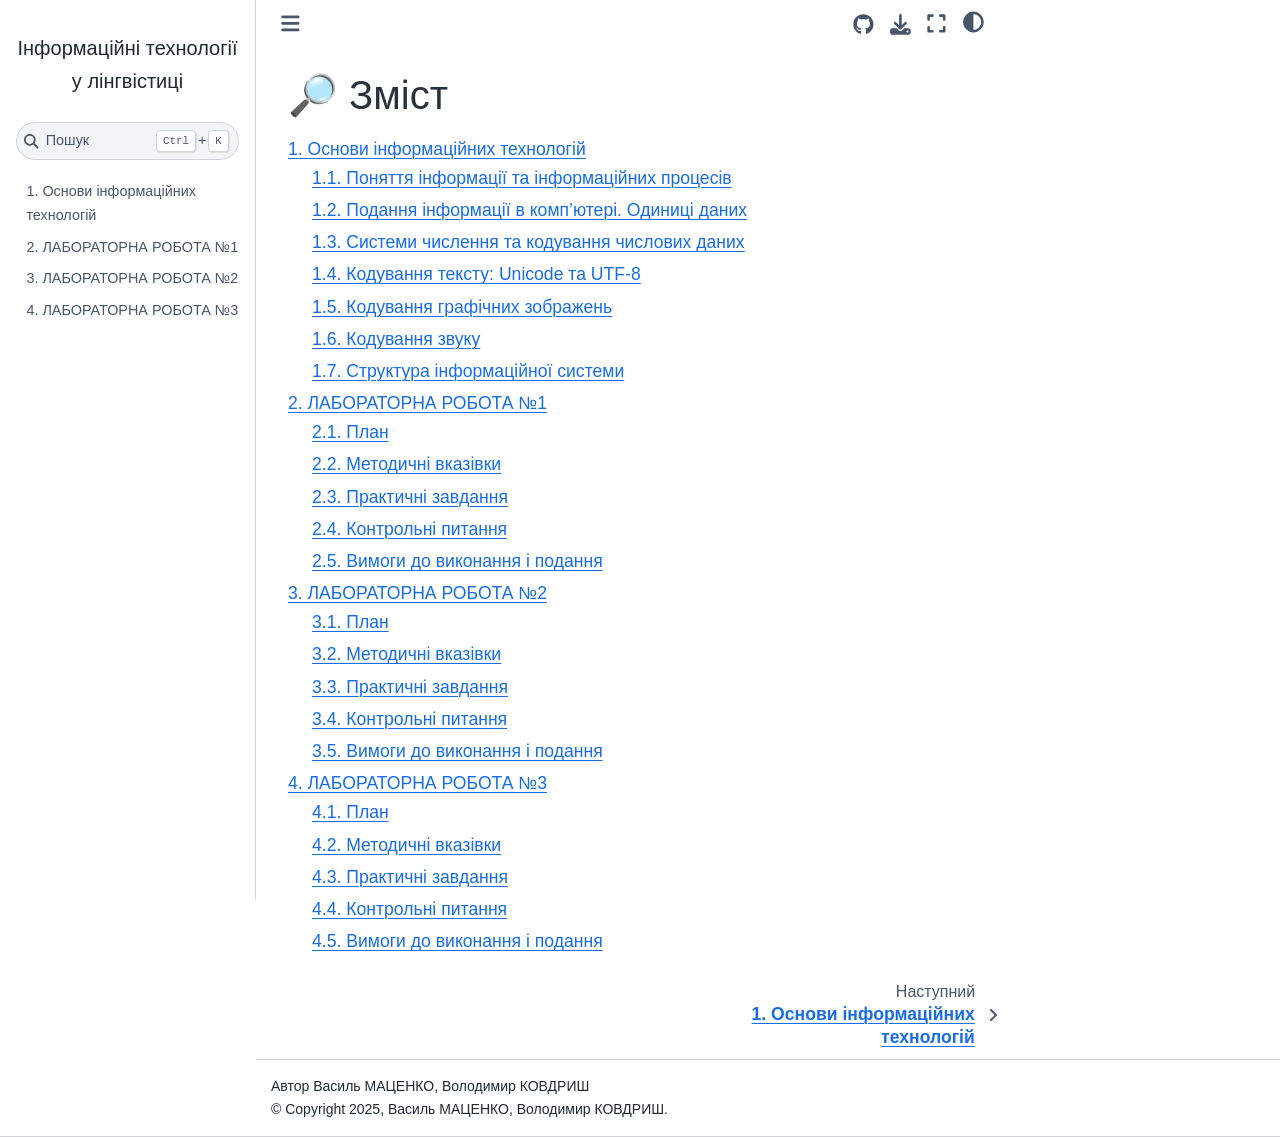
==== index.html @ 5109beec "deploy: f3e79fa75970740cf69eabd488795cf4bb09ce17" ====
<!DOCTYPE html>


<html lang="uk" data-content_root="./" >

  <head>
    <meta charset="utf-8" />
    <meta name="viewport" content="width=device-width, initial-scale=1.0" /><meta name="viewport" content="width=device-width, initial-scale=1" />

    <title>🔎 Зміст &#8212; Інформаційні технології у лінгвістиці</title>
  
  
  
  <script data-cfasync="false">
    document.documentElement.dataset.mode = localStorage.getItem("mode") || "";
    document.documentElement.dataset.theme = localStorage.getItem("theme") || "";
  </script>
  
  <!-- Loaded before other Sphinx assets -->
  <link href="_static/styles/theme.css?digest=dfe6caa3a7d634c4db9b" rel="stylesheet" />
<link href="_static/styles/bootstrap.css?digest=dfe6caa3a7d634c4db9b" rel="stylesheet" />
<link href="_static/styles/pydata-sphinx-theme.css?digest=dfe6caa3a7d634c4db9b" rel="stylesheet" />

  
  <link href="_static/vendor/fontawesome/6.5.2/css/all.min.css?digest=dfe6caa3a7d634c4db9b" rel="stylesheet" />
  <link rel="preload" as="font" type="font/woff2" crossorigin href="_static/vendor/fontawesome/6.5.2/webfonts/fa-solid-900.woff2" />
<link rel="preload" as="font" type="font/woff2" crossorigin href="_static/vendor/fontawesome/6.5.2/webfonts/fa-brands-400.woff2" />
<link rel="preload" as="font" type="font/woff2" crossorigin href="_static/vendor/fontawesome/6.5.2/webfonts/fa-regular-400.woff2" />

    <link rel="stylesheet" type="text/css" href="_static/pygments.css?v=8f2a1f02" />
    <link rel="stylesheet" type="text/css" href="_static/styles/sphinx-book-theme.css?v=eba8b062" />
    <link rel="stylesheet" type="text/css" href="_static/graphviz.css?v=4ae1632d" />
    <link rel="stylesheet" type="text/css" href="_static/togglebutton.css?v=13237357" />
    <link rel="stylesheet" type="text/css" href="_static/lab.css?v=9e99ccb3" />
  
  <!-- Pre-loaded scripts that we'll load fully later -->
  <link rel="preload" as="script" href="_static/scripts/bootstrap.js?digest=dfe6caa3a7d634c4db9b" />
<link rel="preload" as="script" href="_static/scripts/pydata-sphinx-theme.js?digest=dfe6caa3a7d634c4db9b" />
  <script src="_static/vendor/fontawesome/6.5.2/js/all.min.js?digest=dfe6caa3a7d634c4db9b"></script>

    <script src="_static/documentation_options.js?v=0a3c33aa"></script>
    <script src="_static/doctools.js?v=9bcbadda"></script>
    <script src="_static/sphinx_highlight.js?v=dc90522c"></script>
    <script>let toggleHintShow = 'Click to show';</script>
    <script>let toggleHintHide = 'Click to hide';</script>
    <script>let toggleOpenOnPrint = 'true';</script>
    <script src="_static/togglebutton.js?v=4a39c7ea"></script>
    <script src="_static/scripts/sphinx-book-theme.js?v=887ef09a"></script>
    <script>var togglebuttonSelector = '.toggle, .admonition.dropdown';</script>
    <script>DOCUMENTATION_OPTIONS.pagename = 'index';</script>
    <link rel="index" title="Індекс" href="genindex.html" />
    <link rel="search" title="Пошук" href="search.html" />
    <link rel="next" title="1. Основи інформаційних технологій" href="app/lesson01.html" />
  <meta name="viewport" content="width=device-width, initial-scale=1"/>
  <meta name="docsearch:language" content="uk"/>
  </head>
  
  
  <body data-bs-spy="scroll" data-bs-target=".bd-toc-nav" data-offset="180" data-bs-root-margin="0px 0px -60%" data-default-mode="">

  
  
  <div id="pst-skip-link" class="skip-link d-print-none"><a href="#main-content">Skip to main content</a></div>
  
  <div id="pst-scroll-pixel-helper"></div>
  
  <button type="button" class="btn rounded-pill" id="pst-back-to-top">
    <i class="fa-solid fa-arrow-up"></i>Back to top</button>

  
  <input type="checkbox"
          class="sidebar-toggle"
          id="pst-primary-sidebar-checkbox"/>
  <label class="overlay overlay-primary" for="pst-primary-sidebar-checkbox"></label>
  
  <input type="checkbox"
          class="sidebar-toggle"
          id="pst-secondary-sidebar-checkbox"/>
  <label class="overlay overlay-secondary" for="pst-secondary-sidebar-checkbox"></label>
  
  <div class="search-button__wrapper">
    <div class="search-button__overlay"></div>
    <div class="search-button__search-container">
<form class="bd-search d-flex align-items-center"
      action="search.html"
      method="get">
  <i class="fa-solid fa-magnifying-glass"></i>
  <input type="search"
         class="form-control"
         name="q"
         id="search-input"
         placeholder="Search..."
         aria-label="Search..."
         autocomplete="off"
         autocorrect="off"
         autocapitalize="off"
         spellcheck="false"/>
  <span class="search-button__kbd-shortcut"><kbd class="kbd-shortcut__modifier">Ctrl</kbd>+<kbd>K</kbd></span>
</form></div>
  </div>

  <div class="pst-async-banner-revealer d-none">
  <aside id="bd-header-version-warning" class="d-none d-print-none" aria-label="Version warning"></aside>
</div>

  
    <header class="bd-header navbar navbar-expand-lg bd-navbar d-print-none">
    </header>
  

  <div class="bd-container">
    <div class="bd-container__inner bd-page-width">
      
      
      
        
      
      <div class="bd-sidebar-primary bd-sidebar">
        

  
  <div class="sidebar-header-items sidebar-primary__section">
    
    
    
    
  </div>
  
    <div class="sidebar-primary-items__start sidebar-primary__section">
        <div class="sidebar-primary-item">

  
    
  

<a class="navbar-brand logo" href="#">
  
  
  
  
  
  
    <p class="title logo__title">Інформаційні технології у лінгвістиці</p>
  
</a></div>
        <div class="sidebar-primary-item">

 <script>
 document.write(`
   <button class="btn search-button-field search-button__button" title="Пошук" aria-label="Пошук" data-bs-placement="bottom" data-bs-toggle="tooltip">
    <i class="fa-solid fa-magnifying-glass"></i>
    <span class="search-button__default-text">Пошук</span>
    <span class="search-button__kbd-shortcut"><kbd class="kbd-shortcut__modifier">Ctrl</kbd>+<kbd class="kbd-shortcut__modifier">K</kbd></span>
   </button>
 `);
 </script></div>
        <div class="sidebar-primary-item"><nav class="bd-links bd-docs-nav" aria-label="Main">
    <div class="bd-toc-item navbar-nav active">
        <ul class="nav bd-sidenav">
<li class="toctree-l1"><a class="reference internal" href="app/lesson01.html">1. Основи інформаційних технологій</a></li>
<li class="toctree-l1"><a class="reference internal" href="app/lesson02.html">2. ЛАБОРАТОРНА РОБОТА №1</a></li>
<li class="toctree-l1"><a class="reference internal" href="app/lesson03.html">3. ЛАБОРАТОРНА РОБОТА №2</a></li>
<li class="toctree-l1"><a class="reference internal" href="app/lesson04.html">4. ЛАБОРАТОРНА РОБОТА №3</a></li>
</ul>

    </div>
</nav></div>
    </div>
  
  
  <div class="sidebar-primary-items__end sidebar-primary__section">
  </div>
  
  <div id="rtd-footer-container"></div>


      </div>
      
      <main id="main-content" class="bd-main" role="main">
        
        

<div class="sbt-scroll-pixel-helper"></div>

          <div class="bd-content">
            <div class="bd-article-container">
              
              <div class="bd-header-article d-print-none">
<div class="header-article-items header-article__inner">
  
    <div class="header-article-items__start">
      
        <div class="header-article-item"><button class="sidebar-toggle primary-toggle btn btn-sm" title="Toggle primary sidebar" data-bs-placement="bottom" data-bs-toggle="tooltip">
  <span class="fa-solid fa-bars"></span>
</button></div>
      
    </div>
  
  
    <div class="header-article-items__end">
      
        <div class="header-article-item">

<div class="article-header-buttons">





<div class="dropdown dropdown-source-buttons">
  <button class="btn dropdown-toggle" type="button" data-bs-toggle="dropdown" aria-expanded="false" aria-label="Source repositories">
    <i class="fab fa-github"></i>
  </button>
  <ul class="dropdown-menu">
      
      
      
      <li><a href="https://github.com/Volodymyr-Kovdrysh/ITinLingvo-students/blob/main/docs/index.md?plain=1" target="_blank"
   class="btn btn-sm btn-source-file-button dropdown-item"
   title="Show source"
   data-bs-placement="left" data-bs-toggle="tooltip"
>
  

<span class="btn__icon-container">
  <i class="fas fa-code"></i>
  </span>
<span class="btn__text-container">Show source</span>
</a>
</li>
      
      
      
      
      <li><a href="https://github.com/Volodymyr-Kovdrysh/ITinLingvo-students/edit/main/docs/index.md" target="_blank"
   class="btn btn-sm btn-source-edit-button dropdown-item"
   title="Suggest edit"
   data-bs-placement="left" data-bs-toggle="tooltip"
>
  

<span class="btn__icon-container">
  <i class="fas fa-pencil-alt"></i>
  </span>
<span class="btn__text-container">Suggest edit</span>
</a>
</li>
      
      
      
      
      <li><a href="https://github.com/Volodymyr-Kovdrysh/ITinLingvo-students/issues/new?title=Issue%20on%20page%20%2Findex.html&body=Your%20issue%20content%20here." target="_blank"
   class="btn btn-sm btn-source-issues-button dropdown-item"
   title="Відкрийте випуск"
   data-bs-placement="left" data-bs-toggle="tooltip"
>
  

<span class="btn__icon-container">
  <i class="fas fa-lightbulb"></i>
  </span>
<span class="btn__text-container">Open issue</span>
</a>
</li>
      
  </ul>
</div>






<div class="dropdown dropdown-download-buttons">
  <button class="btn dropdown-toggle" type="button" data-bs-toggle="dropdown" aria-expanded="false" aria-label="Завантажте цю сторінку">
    <i class="fas fa-download"></i>
  </button>
  <ul class="dropdown-menu">
      
      
      
      <li><a href="_sources/index.md" target="_blank"
   class="btn btn-sm btn-download-source-button dropdown-item"
   title="Завантажити вихідний файл"
   data-bs-placement="left" data-bs-toggle="tooltip"
>
  

<span class="btn__icon-container">
  <i class="fas fa-file"></i>
  </span>
<span class="btn__text-container">.md</span>
</a>
</li>
      
      
      
      
      <li>
<button onclick="window.print()"
  class="btn btn-sm btn-download-pdf-button dropdown-item"
  title="Друк у форматі PDF"
  data-bs-placement="left" data-bs-toggle="tooltip"
>
  

<span class="btn__icon-container">
  <i class="fas fa-file-pdf"></i>
  </span>
<span class="btn__text-container">.pdf</span>
</button>
</li>
      
  </ul>
</div>




<button onclick="toggleFullScreen()"
  class="btn btn-sm btn-fullscreen-button"
  title="Повноекранний режим"
  data-bs-placement="bottom" data-bs-toggle="tooltip"
>
  

<span class="btn__icon-container">
  <i class="fas fa-expand"></i>
  </span>

</button>



<script>
document.write(`
  <button class="btn btn-sm nav-link pst-navbar-icon theme-switch-button" title="light/dark" aria-label="light/dark" data-bs-placement="bottom" data-bs-toggle="tooltip">
    <i class="theme-switch fa-solid fa-sun fa-lg" data-mode="light"></i>
    <i class="theme-switch fa-solid fa-moon fa-lg" data-mode="dark"></i>
    <i class="theme-switch fa-solid fa-circle-half-stroke fa-lg" data-mode="auto"></i>
  </button>
`);
</script>


<script>
document.write(`
  <button class="btn btn-sm pst-navbar-icon search-button search-button__button" title="Пошук" aria-label="Пошук" data-bs-placement="bottom" data-bs-toggle="tooltip">
    <i class="fa-solid fa-magnifying-glass fa-lg"></i>
  </button>
`);
</script>

</div></div>
      
    </div>
  
</div>
</div>
              
              

<div id="jb-print-docs-body" class="onlyprint">
    <h1>🔎 Зміст</h1>
    <!-- Table of contents -->
    <div id="print-main-content">
        <div id="jb-print-toc">
            
        </div>
    </div>
</div>

              
                
<div id="searchbox"></div>
                <article class="bd-article">
                  
  <section class="tex2jax_ignore mathjax_ignore" id="id1">
<h1>🔎 Зміст<a class="headerlink" href="#id1" title="Link to this heading">#</a></h1>
<div class="toctree-wrapper compound">
<ul>
<li class="toctree-l1"><a class="reference internal" href="app/lesson01.html">1. Основи інформаційних технологій</a><ul>
<li class="toctree-l2"><a class="reference internal" href="app/lesson01.html#id2">1.1. Поняття інформації та інформаційних процесів</a></li>
<li class="toctree-l2"><a class="reference internal" href="app/lesson01.html#id4">1.2. Подання інформації в комп’ютері. Одиниці даних</a></li>
<li class="toctree-l2"><a class="reference internal" href="app/lesson01.html#id6">1.3. Системи числення та кодування числових даних</a></li>
<li class="toctree-l2"><a class="reference internal" href="app/lesson01.html#unicode-utf-8">1.4. Кодування тексту: Unicode та UTF-8</a></li>
<li class="toctree-l2"><a class="reference internal" href="app/lesson01.html#id9">1.5. Кодування графічних зображень</a></li>
<li class="toctree-l2"><a class="reference internal" href="app/lesson01.html#id10">1.6. Кодування звуку</a></li>
<li class="toctree-l2"><a class="reference internal" href="app/lesson01.html#id12">1.7. Структура інформаційної системи</a></li>
</ul>
</li>
<li class="toctree-l1"><a class="reference internal" href="app/lesson02.html">2. ЛАБОРАТОРНА РОБОТА №1</a><ul>
<li class="toctree-l2"><a class="reference internal" href="app/lesson02.html#id1">2.1. План</a></li>
<li class="toctree-l2"><a class="reference internal" href="app/lesson02.html#id2">2.2. Методичні вказівки</a></li>
<li class="toctree-l2"><a class="reference internal" href="app/lesson02.html#id41">2.3. Практичні завдання</a></li>
<li class="toctree-l2"><a class="reference internal" href="app/lesson02.html#id42">2.4. Контрольні питання</a></li>
<li class="toctree-l2"><a class="reference internal" href="app/lesson02.html#id43">2.5. Вимоги до виконання і подання</a></li>
</ul>
</li>
<li class="toctree-l1"><a class="reference internal" href="app/lesson03.html">3. ЛАБОРАТОРНА РОБОТА №2</a><ul>
<li class="toctree-l2"><a class="reference internal" href="app/lesson03.html#id1">3.1. План</a></li>
<li class="toctree-l2"><a class="reference internal" href="app/lesson03.html#id2">3.2. Методичні вказівки</a></li>
<li class="toctree-l2"><a class="reference internal" href="app/lesson03.html#id28">3.3. Практичні завдання</a></li>
<li class="toctree-l2"><a class="reference internal" href="app/lesson03.html#id29">3.4. Контрольні питання</a></li>
<li class="toctree-l2"><a class="reference internal" href="app/lesson03.html#id30">3.5. Вимоги до виконання і подання</a></li>
</ul>
</li>
<li class="toctree-l1"><a class="reference internal" href="app/lesson04.html">4. ЛАБОРАТОРНА РОБОТА №3</a><ul>
<li class="toctree-l2"><a class="reference internal" href="app/lesson04.html#id1">4.1. План</a></li>
<li class="toctree-l2"><a class="reference internal" href="app/lesson04.html#id2">4.2. Методичні вказівки</a></li>
<li class="toctree-l2"><a class="reference internal" href="app/lesson04.html#id11">4.3. Практичні завдання</a></li>
<li class="toctree-l2"><a class="reference internal" href="app/lesson04.html#id12">4.4. Контрольні питання</a></li>
<li class="toctree-l2"><a class="reference internal" href="app/lesson04.html#id13">4.5. Вимоги до виконання і подання</a></li>
</ul>
</li>
</ul>
</div>
</section>


                </article>
              

              
              
              
              
                <footer class="prev-next-footer d-print-none">
                  
<div class="prev-next-area">
    <a class="right-next"
       href="app/lesson01.html"
       title="next page">
      <div class="prev-next-info">
        <p class="prev-next-subtitle">наступний</p>
        <p class="prev-next-title"><span class="section-number">1. </span>Основи інформаційних технологій</p>
      </div>
      <i class="fa-solid fa-angle-right"></i>
    </a>
</div>
                </footer>
              
            </div>
            
            
              
            
          </div>
          <footer class="bd-footer-content">
            
<div class="bd-footer-content__inner container">
  
  <div class="footer-item">
    
<p class="component-author">
Автор Василь МАЦЕНКО, Володимир КОВДРИШ
</p>

  </div>
  
  <div class="footer-item">
    

  <p class="copyright">
    
      © Copyright 2025, Василь МАЦЕНКО, Володимир КОВДРИШ.
      <br/>
    
  </p>

  </div>
  
  <div class="footer-item">
    
  </div>
  
  <div class="footer-item">
    
  </div>
  
</div>
          </footer>
        

      </main>
    </div>
  </div>
  
  <!-- Scripts loaded after <body> so the DOM is not blocked -->
  <script src="_static/scripts/bootstrap.js?digest=dfe6caa3a7d634c4db9b"></script>
<script src="_static/scripts/pydata-sphinx-theme.js?digest=dfe6caa3a7d634c4db9b"></script>

  <footer class="bd-footer">
  </footer>
  </body>
</html>
---- _static/styles/theme.css ----
/* Provided by Sphinx's 'basic' theme, and included in the final set of assets */
@import "../basic.css";
---- _static/styles/pydata-sphinx-theme.css ----
html{--pst-header-height:4rem;--pst-header-article-height:calc(var(--pst-header-height)*2/3);--pst-sidebar-secondary:17rem;--pst-font-size-base:1rem;--pst-font-size-h1:2.5rem;--pst-font-size-h2:2rem;--pst-font-size-h3:1.75rem;--pst-font-size-h4:1.5rem;--pst-font-size-h5:1.25rem;--pst-font-size-h6:1.1rem;--pst-font-size-milli:0.9rem;--pst-sidebar-font-size:0.9rem;--pst-sidebar-font-size-mobile:1.1rem;--pst-sidebar-header-font-size:1.2rem;--pst-sidebar-header-font-weight:600;--pst-admonition-font-weight-heading:600;--pst-font-weight-caption:300;--pst-font-weight-heading:400;--pst-font-family-base-system:-apple-system,"BlinkMacSystemFont","Segoe UI","Helvetica Neue","Arial",sans-serif,"Apple Color Emoji","Segoe UI Emoji","Segoe UI Symbol";--pst-font-family-monospace-system:"SFMono-Regular","Menlo","Consolas","Monaco","Liberation Mono","Lucida Console",monospace;--pst-font-family-base:var(--pst-font-family-base-system);--pst-font-family-heading:var(--pst-font-family-base-system);--pst-font-family-monospace:var(--pst-font-family-monospace-system);--pst-font-size-icon:1.5rem;--pst-icon-check-circle:"";--pst-icon-info-circle:"";--pst-icon-exclamation-triangle:"";--pst-icon-exclamation-circle:"";--pst-icon-times-circle:"";--pst-icon-lightbulb:"";--pst-icon-download:"";--pst-icon-angle-left:"";--pst-icon-angle-right:"";--pst-icon-external-link:"";--pst-icon-search-minus:"";--pst-icon-github:"";--pst-icon-gitlab:"";--pst-icon-share:"";--pst-icon-bell:"";--pst-icon-pencil:"";--pst-breadcrumb-divider:"";--pst-icon-admonition-default:var(--pst-icon-bell);--pst-icon-admonition-note:var(--pst-icon-info-circle);--pst-icon-admonition-attention:var(--pst-icon-exclamation-circle);--pst-icon-admonition-caution:var(--pst-icon-exclamation-triangle);--pst-icon-admonition-warning:var(--pst-icon-exclamation-triangle);--pst-icon-admonition-danger:var(--pst-icon-exclamation-triangle);--pst-icon-admonition-error:var(--pst-icon-times-circle);--pst-icon-admonition-hint:var(--pst-icon-lightbulb);--pst-icon-admonition-tip:var(--pst-icon-lightbulb);--pst-icon-admonition-important:var(--pst-icon-exclamation-circle);--pst-icon-admonition-seealso:var(--pst-icon-share);--pst-icon-admonition-todo:var(--pst-icon-pencil);--pst-icon-versionmodified-default:var(--pst-icon-exclamation-circle);--pst-icon-versionmodified-added:var(--pst-icon-exclamation-circle);--pst-icon-versionmodified-changed:var(--pst-icon-exclamation-circle);--pst-icon-versionmodified-deprecated:var(--pst-icon-exclamation-circle);font-size:var(--pst-font-size-base);scroll-padding-top:calc(var(--pst-header-height) + 1rem)}body{background-color:var(--pst-color-background);color:var(--pst-color-text-base);display:flex;flex-direction:column;font-family:var(--pst-font-family-base);font-weight:400;line-height:1.65;min-height:100vh}body::-webkit-scrollbar-track{background-color:var(--pst-color-background)}p{font-size:1em;margin-bottom:1.15rem}p.rubric{border-bottom:1px solid var(--pst-color-border)}p.centered{text-align:center}a{word-wrap:break-word;color:var(--pst-color-link);text-decoration:underline;text-decoration-thickness:max(1px,.0625rem);text-underline-offset:.1578em}a:hover{color:var(--pst-color-link-hover);text-decoration-skip-ink:none;text-decoration-thickness:max(3px,.1875rem,.12em)}a:active,a:visited{color:var(--pst-color-link)}a:visited:hover{color:var(--pst-color-link-hover)}a.headerlink{color:var(--pst-color-secondary);font-size:.8em;margin-left:.2em;opacity:.7;padding:0 4px;text-decoration:none;transition:all .2s ease-out;user-select:none}a.headerlink:hover{opacity:1}a.github:before,a.gitlab:before{color:var(--pst-color-text-muted);font:var(--fa-font-brands);margin-right:.25rem}a.github:before{content:var(--pst-icon-github)}a.gitlab:before{content:var(--pst-icon-gitlab)}h1,h2,h3,h4,h5,h6{font-family:var(--pst-font-family-heading);font-weight:var(--pst-font-weight-heading);line-height:1.15;margin:2.75rem 0 1.05rem}h1{font-size:var(--pst-font-size-h1);margin-top:0}h1,h2{color:var(--pst-heading-color)}h2{font-size:var(--pst-font-size-h2)}h3{font-size:var(--pst-font-size-h3)}h3,h4{color:var(--pst-heading-color)}h4{font-size:var(--pst-font-size-h4)}h5{font-size:var(--pst-font-size-h5)}h5,h6{color:var(--pst-color-text-base)}h6{font-size:var(--pst-font-size-h6)}.text_small,small{font-size:var(--pst-font-size-milli)}hr{border:0;border-top:1px solid var(--pst-color-border)}code,kbd,pre,samp{font-family:var(--pst-font-family-monospace)}kbd{background-color:var(--pst-color-on-background);color:var(--pst-color-text-muted)}kbd:not(.compound){border:1px solid var(--pst-color-border);box-shadow:1px 1px 1px var(--pst-color-shadow);margin:0 .1rem;padding:.1rem .4rem}code{color:var(--pst-color-inline-code)}pre{background-color:var(--pst-color-surface);border:1px solid var(--pst-color-border);border-radius:.25rem;color:var(--pst-color-text-base);line-height:1.2em;margin:1.5em 0;padding:1rem}pre .linenos{opacity:.8;padding-right:10px}#pst-back-to-top{background-color:var(--pst-color-secondary);border:none;color:var(--pst-color-secondary-text);display:none;left:50vw;position:fixed;top:90vh;transform:translate(-50%);z-index:1080}#pst-back-to-top .fa-arrow-up{margin-inline-end:.5em}#pst-back-to-top:hover{background-color:var(--pst-violet-600);color:var(--pst-color-link-hover);color:var(--pst-color-secondary-text);text-decoration:underline;text-decoration-skip-ink:none;text-decoration-thickness:max(1px,.0625rem);text-decoration-thickness:max(3px,.1875rem,.12em);text-decoration-thickness:1px;text-underline-offset:.1578em}#pst-back-to-top:focus-visible{box-shadow:none;outline:var(--pst-color-accent) solid .1875rem;outline-color:var(--pst-color-secondary);outline-offset:.1875rem}:focus-visible{box-shadow:none;outline:var(--pst-color-accent) solid .1875rem}.skip-link{background-color:var(--pst-color-warning);border-bottom:1px solid var(--pst-color-border);left:0;padding:.5rem;position:fixed;right:0;text-align:center;top:0;transform:translateY(-100%);transition:transform .15s ease-in-out;z-index:1055}.skip-link:focus-within{transform:translateY(0)}.skip-link a{color:var(--pst-color-warning-text)!important}.skip-link a:focus-visible{outline-color:#14181e}.bd-container{display:flex;flex-grow:1;justify-content:center}.bd-container .bd-container__inner{display:flex}.bd-page-width{width:100%}@media(min-width:960px){.bd-page-width{max-width:88rem}}.pst-async-banner-revealer{height:0;overflow:hidden;transition:height .3s ease-in-out}@media(prefers-reduced-motion){.pst-async-banner-revealer{transition:none}}#bd-header-version-warning,.bd-header-announcement{align-items:center;display:flex;justify-content:center;min-height:3rem;padding:.5rem 12.5%;position:relative;text-align:center;width:100%}@media(max-width:959.98px){#bd-header-version-warning,.bd-header-announcement{padding:.5rem 2%}}#bd-header-version-warning p,.bd-header-announcement p{font-weight:700;margin:0}#bd-header-version-warning a,.bd-header-announcement a{color:var(--pst-color-inline-code-links)}#bd-header-version-warning .pst-button-link-to-stable-version,.bd-header-announcement .pst-button-link-to-stable-version{background-color:var(--pst-color-danger);border-color:var(--pst-color-danger);border-radius:.25rem;box-shadow:0 .2rem .5rem var(--pst-color-shadow),0 0 .0625rem var(--pst-color-shadow)!important;color:var(--pst-color-danger-text)}#bd-header-version-warning .pst-button-link-to-stable-version:hover,.bd-header-announcement .pst-button-link-to-stable-version:hover{background-color:var(--pst-color-danger-highlight);border-color:var(--pst-color-danger-highlight);color:var(--pst-color-danger-text)}#bd-header-version-warning .pst-button-link-to-stable-version:focus-visible,.bd-header-announcement .pst-button-link-to-stable-version:focus-visible{outline:.1875rem solid var(--pst-color-danger);outline-offset:.1875rem}.bd-header-announcement{background-color:var(--pst-color-secondary-bg)}#bd-header-version-warning{background-color:var(--pst-color-danger-bg)}.bd-main{display:flex;flex-direction:column;flex-grow:1;min-width:0}.bd-main .bd-content{display:flex;height:100%;justify-content:center}.bd-main .bd-content .bd-article-container{display:flex;flex-direction:column;justify-content:start;max-width:60em;overflow-x:auto;padding:1rem;width:100%}@media(min-width:1200px){.bd-main .bd-content .bd-article-container .bd-article{padding-left:2rem;padding-top:1.5rem}}.bd-footer{border-top:1px solid var(--pst-color-border);width:100%}.bd-footer .bd-footer__inner{display:flex;flex-grow:1;margin:auto;padding:1rem}.bd-footer .footer-items__center,.bd-footer .footer-items__end,.bd-footer .footer-items__start{display:flex;flex-direction:column;flex-grow:1;gap:.5rem;justify-content:center}.bd-footer .footer-items__center{text-align:center}.bd-footer .footer-items__end{text-align:end}.bd-footer .footer-item p{margin-bottom:0}.bd-footer-article{margin-top:auto}.bd-footer-article .footer-article-items{display:flex;flex-direction:column}.bd-footer-content .footer-content-items{display:flex;flex-direction:column;margin-top:auto}.bd-header{background-color:var(--pst-color-on-background)!important;box-shadow:0 .125rem .25rem 0 var(--pst-color-shadow);justify-content:center;max-width:100vw;padding:0;position:sticky;top:0;width:100%;z-index:1030}.bd-header .bd-header__inner{align-items:center;display:flex;height:fit-content;padding-left:1rem;padding-right:1rem}.bd-header :focus-visible{border-radius:.125rem}.bd-header .navbar-item{align-items:center;display:flex;height:var(--pst-header-height);max-height:var(--pst-header-height)}.bd-header .navbar-header-items{display:none;flex-shrink:1}@media(min-width:960px){.bd-header .navbar-header-items{display:inherit;flex-grow:1;padding:0 0 0 .5rem}}.bd-header .navbar-header-items__center,.bd-header .navbar-header-items__end,.bd-header .navbar-header-items__start{align-items:center;display:flex;flex-flow:wrap;row-gap:0}.bd-header .navbar-header-items__center,.bd-header .navbar-header-items__end{column-gap:1rem}.bd-header .navbar-header-items__start{flex-shrink:0;gap:.5rem;margin-right:auto}.bd-header .navbar-header-items__end{justify-content:end}.bd-header ul.navbar-nav{display:flex}@media(min-width:960px){.bd-header ul.navbar-nav{align-items:baseline}}.bd-header ul.navbar-nav>li.nav-item{margin-inline:2px}.bd-header ul.navbar-nav>li.nav-item>.nav-link{color:var(--pst-color-text-muted);padding-inline:6px;position:relative}.bd-header ul.navbar-nav>li.nav-item>.nav-link:before{background-color:transparent;content:"";display:block;inset:0;bottom:calc(max(3px, .1875rem, .12em)*-1);margin:max(3px,.1875rem,.12em) 0;position:absolute}.bd-header ul.navbar-nav>li.nav-item>.nav-link:hover{color:var(--pst-color-secondary);text-decoration:none}.bd-header ul.navbar-nav>li.nav-item>.nav-link:hover:before{border-bottom:max(3px,.1875rem,.12em) solid var(--pst-color-secondary)}.bd-header ul.navbar-nav>li.nav-item>.nav-link:focus-visible{box-shadow:none;outline:3px solid var(--pst-color-accent);outline-offset:3px}.bd-header ul.navbar-nav>li.nav-item.current>.nav-link{color:var(--pst-color-primary)}.bd-header ul.navbar-nav>li.nav-item.current>.nav-link:before{border-bottom:3px solid var(--pst-color-primary)}.bd-header ul.navbar-nav>li.nav-item.dropdown{margin-inline:4px}.bd-header ul.navbar-nav>li.nav-item.dropdown button{padding-inline:8px}.bd-header ul.navbar-nav>li.nav-item.dropdown>.dropdown-toggle{border-radius:.125rem;color:var(--pst-color-text-muted)}.bd-header ul.navbar-nav>li.nav-item.dropdown>.dropdown-toggle:focus-visible{box-shadow:0 0 0 .1875rem var(--pst-color-accent)}.bd-header ul.navbar-nav>li.nav-item.dropdown>.dropdown-toggle:hover{box-shadow:0 0 0 .1875rem var(--pst-color-link-hover);color:var(--pst-color-text-base);text-decoration:none}.bd-header ul.navbar-nav li a.nav-link.dropdown-item{color:var(--pst-color-text-muted);text-decoration:none}.bd-header ul.navbar-nav li a.nav-link.dropdown-item:hover{color:var(--pst-color-link-hover);text-decoration:underline;text-decoration-skip-ink:none;text-decoration-thickness:max(1px,.0625rem);text-decoration-thickness:max(3px,.1875rem,.12em);text-underline-offset:.1578em}.bd-header ul.navbar-nav .dropdown button{border:none;display:unset}.bd-header ul.navbar-nav .dropdown button:hover{color:var(--pst-color-link-hover);text-decoration:underline;text-decoration-skip-ink:none;text-decoration-thickness:max(1px,.0625rem);text-decoration-thickness:max(3px,.1875rem,.12em);text-underline-offset:.1578em}.bd-header ul.navbar-nav .dropdown .dropdown-menu{background-color:var(--pst-color-on-background);border:1px solid var(--pst-color-border);box-shadow:0 0 .3rem .1rem var(--pst-color-shadow);margin:.5rem 0;min-width:20rem;padding:.5rem 0;z-index:1070}.bd-header ul.navbar-nav .dropdown .dropdown-menu .dropdown-item{padding:.25rem 1.5rem}.bd-header ul.navbar-nav .dropdown .dropdown-menu .dropdown-item:focus:not(:hover,:active){background-color:inherit}.bd-header ul.navbar-nav .dropdown .dropdown-menu .dropdown-item:focus-visible{z-index:10}.bd-header ul.navbar-nav .dropdown .dropdown-menu:not(.show){display:none}.bd-header button.sidebar-toggle{background-color:inherit;color:var(--pst-color-muted);font-size:var(--pst-font-size-icon);margin-bottom:0;padding:.5rem}.bd-header button.primary-toggle{margin-right:1rem}@media(min-width:960px){.bd-header button.primary-toggle{display:none}}.bd-header button.secondary-toggle{margin-left:1rem}@media(min-width:1200px){.bd-header button.secondary-toggle{display:none}}@media(min-width:960px){.navbar-center-items .navbar-item{display:inline-block}}.nav-link{transition:none}.nav-link:hover{color:var(--pst-color-link-hover);text-decoration:underline;text-decoration-skip-ink:none;text-decoration-thickness:max(1px,.0625rem);text-decoration-thickness:max(3px,.1875rem,.12em);text-underline-offset:.1578em}.nav-link.nav-external:after{content:var(--pst-icon-external-link);font:var(--fa-font-solid);font-size:.75em;margin-left:.3em}.bd-navbar-elements li.nav-item i{font-size:.7rem;padding-left:2px;vertical-align:middle}.navbar-persistent--mobile{margin-left:auto}@media(min-width:960px){.navbar-persistent--mobile{display:none}}.navbar-persistent--container{display:none}@media(min-width:960px){.navbar-persistent--container{display:flex}}.header-article__inner{display:flex;padding:0 .5rem}.header-article__inner .header-article-item{height:var(--pst-header-article-height);min-height:var(--pst-header-article-height)}.header-article__inner .header-article-items__end,.header-article__inner .header-article-items__start{align-items:start;display:flex;gap:.5rem}.header-article__inner .header-article-items__end{margin-left:auto}.bd-sidebar-primary{background-color:var(--pst-color-background);border-right:1px solid var(--pst-color-border);display:flex;flex:0 0 auto;flex-direction:column;font-size:var(--pst-sidebar-font-size-mobile);gap:1rem;max-height:calc(100vh - var(--pst-header-height));overflow-y:auto;padding:2rem 1rem 1rem;position:sticky;top:var(--pst-header-height);width:25%}@media(min-width:960px){.bd-sidebar-primary{font-size:var(--pst-sidebar-font-size)}}.bd-sidebar-primary :focus-visible{border-radius:.125rem}.bd-sidebar-primary .nav-link{font-size:var(--pst-sidebar-font-size-mobile)}.bd-sidebar-primary.no-sidebar{border-right:0}@media(min-width:960px){.bd-sidebar-primary.hide-on-wide{display:none}}.bd-sidebar-primary h1,.bd-sidebar-primary h2,.bd-sidebar-primary h3,.bd-sidebar-primary h4{color:var(--pst-color-text-base)}.bd-sidebar-primary .sidebar-primary-items__end .sidebar-primary-item,.bd-sidebar-primary .sidebar-primary-items__start .sidebar-primary-item{padding:.5rem 0}.bd-sidebar-primary .sidebar-header-items{display:flex;flex-direction:column}.bd-sidebar-primary .sidebar-header-items .sidebar-header-items__title{color:var(--pst-color-text-base);font-size:var(--pst-sidebar-header-font-size);font-weight:var(--pst-sidebar-header-font-weight);margin-bottom:.5rem}.bd-sidebar-primary .sidebar-header-items .nav-item.dropdown button{display:none}.bd-sidebar-primary .sidebar-header-items .nav-item.dropdown .dropdown-menu{background-color:inherit;border:none;display:flex;flex-direction:column;font-size:inherit;margin:0;padding:0}.bd-sidebar-primary .sidebar-header-items .nav-item.dropdown .dropdown-menu .dropdown-item:focus,.bd-sidebar-primary .sidebar-header-items .nav-item.dropdown .dropdown-menu .dropdown-item:hover{background-color:unset}.bd-sidebar-primary .sidebar-header-items .bd-navbar-elements .nav-link:focus-visible{box-shadow:none;outline:var(--pst-color-accent) solid .1875rem;outline-offset:.1875rem}.bd-sidebar-primary .sidebar-header-items .sidebar-header-items__center{display:flex;flex-direction:column}.bd-sidebar-primary .sidebar-header-items .sidebar-header-items__end{align-items:center;display:flex;gap:1rem}@media(min-width:960px){.bd-sidebar-primary .sidebar-header-items{display:none}}.bd-sidebar-primary .sidebar-primary-items__start{border-top:1px solid var(--pst-color-border)}@media(min-width:960px){.bd-sidebar-primary .sidebar-primary-items__start{border-top:none}}.bd-sidebar-primary .sidebar-primary-items__end{margin-bottom:1em;margin-top:auto}.bd-sidebar-primary .list-caption{list-style:none;padding-left:0}.bd-sidebar-primary .list-caption li.toctree-l0.has-children>details>summary{align-items:baseline;display:flex;height:auto;justify-content:space-between;position:relative;width:auto}.bd-sidebar-primary .list-caption li.toctree-l0.has-children>details>summary .toctree-toggle{flex:0 0 auto}.bd-sidebar-primary .list-caption li.toctree-l0.has-children>details>summary .toctree-toggle .fa-chevron-down{font-size:1rem}.bd-sidebar-primary li.has-children{position:relative}.bd-sidebar-primary li.has-children .caption,.bd-sidebar-primary li.has-children>.reference{margin-right:calc(30px + .1875rem);padding-top:.25rem}.bd-sidebar-primary li.has-children>details>summary{list-style:none}.bd-sidebar-primary li.has-children>details>summary::-webkit-details-marker{display:none}.bd-sidebar-primary li.has-children>details>summary:focus-visible{outline:none}.bd-sidebar-primary li.has-children>details>summary:focus-visible>.toctree-toggle{outline:var(--pst-color-accent) solid .1875rem;outline-offset:-.1875rem}.bd-sidebar-primary li.has-children>details>summary .toctree-toggle{align-items:center;cursor:pointer;display:inline-flex;height:30px;justify-content:center;position:absolute;right:0;top:0;width:30px}.bd-sidebar-primary li.has-children>details>summary .toctree-toggle .fa-chevron-down{font-size:.75rem}.bd-sidebar-primary li.has-children>details[open]>summary .fa-chevron-down{transform:rotate(180deg)}nav.bd-links{margin-right:-1rem}@media(min-width:960px){nav.bd-links{display:block}}nav.bd-links ul{display:block;list-style:none}nav.bd-links ul ul{padding:0 0 0 1rem}nav.bd-links li>a{box-shadow:none;color:var(--pst-color-text-muted);display:block;margin-right:.1875rem;padding:.25rem .65rem;text-decoration:none}nav.bd-links li>a:hover{background-color:transparent;text-decoration:underline;text-decoration-skip-ink:none;text-decoration-thickness:max(3px,.1875rem,.12em)}nav.bd-links li>a:active,nav.bd-links li>a:hover{color:var(--pst-color-link-hover)}nav.bd-links li>a:focus-visible{box-shadow:0 0 0 .1875rem var(--pst-color-accent);outline:none;z-index:10}nav.bd-links li>a.reference.external:after{content:var(--pst-icon-external-link);font:var(--fa-font-solid);font-size:.75em;margin-left:.3em}nav.bd-links .current>a{background-color:transparent;box-shadow:inset max(3px,.1875rem,.12em) 0 0 var(--pst-color-primary);color:var(--pst-color-primary);font-weight:600}nav.bd-links .current>a:focus-visible{box-shadow:inset max(3px,.1875rem,.12em) 0 0 var(--pst-color-primary),0 0 0 .1875rem var(--pst-color-accent);outline:none}nav.bd-links p.bd-links__title{font-size:var(--pst-sidebar-header-font-size)}nav.bd-links p.bd-links__title,nav.bd-links p.caption{font-weight:var(--pst-sidebar-header-font-weight);margin-bottom:.5rem}nav.bd-links p.caption{color:var(--pst-color-text-base);font-size:var(--pst-sidebar-font-size-mobile);margin-top:1.25rem;position:relative}nav.bd-links p.caption:first-child{margin-top:0}@media(min-width:960px){nav.bd-links p.caption{font-size:var(--pst-sidebar-font-size)}}.bd-sidebar-secondary{background-color:var(--pst-color-background);display:flex;flex-direction:column;flex-shrink:0;font-size:var(--pst-sidebar-font-size-mobile);max-height:calc(100vh - var(--pst-header-height));order:2;overflow-y:auto;padding:2rem 1rem 1rem;position:sticky;top:var(--pst-header-height);width:var(--pst-sidebar-secondary)}@media(min-width:1200px){.bd-sidebar-secondary{font-size:var(--pst-sidebar-font-size)}}.sidebar-secondary-item{padding:.5rem}@media(min-width:1200px){.sidebar-secondary-item{border-left:1px solid var(--pst-color-border);padding-left:1rem}}.sidebar-secondary-item i{padding-right:.5rem}input.sidebar-toggle{display:none}label.overlay{background-color:#000;height:0;left:0;opacity:.5;position:fixed;top:0;transition:opacity .2s ease-out;width:0;z-index:1050}input#pst-primary-sidebar-checkbox:checked+label.overlay.overlay-primary,input#pst-secondary-sidebar-checkbox:checked+label.overlay.overlay-secondary{height:100vh;width:100vw}input#pst-primary-sidebar-checkbox:checked~.bd-container .bd-sidebar-primary{margin-left:0;visibility:visible}input#pst-secondary-sidebar-checkbox:checked~.bd-container .bd-sidebar-secondary{margin-right:0;visibility:visible}@media(min-width:960px){.sidebar-toggle.primary-toggle{display:none}input#pst-primary-sidebar-checkbox:checked+label.overlay.overlay-primary{height:0;width:0}.bd-sidebar-primary{margin-left:0;visibility:visible}}@media(max-width:959.98px){.bd-sidebar-primary{flex-grow:.75;height:100vh;left:0;margin-left:-75%;max-height:100vh;max-width:350px;position:fixed;top:0;transition:visibility .2s ease-out,margin .2s ease-out;visibility:hidden;width:75%;z-index:1055}}@media(max-width:1199.98px){.bd-sidebar-secondary{flex-grow:.75;height:100vh;margin-right:-75%;max-height:100vh;max-width:350px;position:fixed;right:0;top:0;transition:visibility .2s ease-out,margin .2s ease-out;visibility:hidden;width:75%;z-index:1055}}ul.bd-breadcrumbs{display:flex;flex-wrap:wrap;font-size:.8rem;list-style:none;padding-left:0}ul.bd-breadcrumbs li.breadcrumb-item{align-items:center;display:flex;font-weight:700}ul.bd-breadcrumbs li.breadcrumb-item a{color:var(--pst-color-text-muted);text-decoration:none}ul.bd-breadcrumbs li.breadcrumb-item a:hover{color:var(--pst-color-link-hover);text-decoration:underline;text-decoration-skip-ink:none;text-decoration-thickness:max(1px,.0625rem);text-decoration-thickness:max(3px,.1875rem,.12em);text-underline-offset:.1578em}ul.bd-breadcrumbs li.breadcrumb-item:not(.breadcrumb-home):before{color:var(--pst-color-text-muted);content:var(--pst-breadcrumb-divider);font:var(--fa-font-solid);font-size:.8rem;padding:0 .5rem}html .pst-navbar-icon{align-items:center;border:none;border-radius:0;box-sizing:border-box;color:var(--pst-color-text-muted);display:flex;font-size:1rem;height:2.15rem;justify-content:center;line-height:1.65;min-height:24px;min-width:24px;padding:.25rem 0;position:relative}html .pst-navbar-icon:before{background-color:transparent;content:"";display:block;inset:0;bottom:calc(max(3px, .1875rem, .12em)*-1);margin:max(3px,.1875rem,.12em) 0;position:absolute}html .pst-navbar-icon:hover{color:var(--pst-color-secondary);text-decoration:none}html .pst-navbar-icon:hover:before{border-bottom:max(3px,.1875rem,.12em) solid var(--pst-color-secondary)}html .pst-navbar-icon:focus-visible{box-shadow:none;outline:3px solid var(--pst-color-accent);outline-offset:3px}ul.navbar-icon-links{align-items:center;column-gap:1rem;display:flex;flex-flow:row wrap;justify-content:space-evenly;list-style:none;margin-bottom:0;padding-left:0}ul.navbar-icon-links i.fa-brands,ul.navbar-icon-links i.fa-regular,ul.navbar-icon-links i.fa-solid{font-size:var(--pst-font-size-icon);font-style:normal;vertical-align:middle}ul.navbar-icon-links i.fa-square-twitter:before{color:#55acee}ul.navbar-icon-links i.fa-square-gitlab:before{color:#548}ul.navbar-icon-links i.fa-bitbucket:before{color:#0052cc}ul.navbar-icon-links img.icon-link-image{border-radius:.2rem;height:1.5em}ul.navbar-icon-links .fa-pydata{stroke:var(--pst-color-background);stroke-linejoin:round;stroke-width:.35}.navbar-brand{align-items:center;display:flex;flex-shrink:0;gap:.5rem;height:var(--pst-header-height);margin:0;max-height:var(--pst-header-height);padding:.5rem 0;position:relative;width:auto}.navbar-brand p{color:var(--pst-color-text-base);margin-bottom:0}.navbar-brand img{height:100%;max-width:100%;width:auto}.navbar-brand:hover,.navbar-brand:visited:hover{color:var(--pst-color-link-hover);color:var(--pst-color-text-base);text-decoration:underline;text-decoration-skip-ink:none;text-decoration-thickness:max(1px,.0625rem);text-decoration-thickness:max(3px,.1875rem,.12em);text-underline-offset:.1578em}ul.navbar-nav ul{padding:0 0 0 1rem}ul.navbar-nav li{display:flex;flex-direction:column}ul.navbar-nav li a{align-items:center;color:var(--pst-color-text-muted);display:flex;height:100%;padding-bottom:.25rem;padding-top:.25rem;text-decoration:none}ul.navbar-nav li a:hover{color:var(--pst-color-link-hover);text-decoration:underline;text-decoration-skip-ink:none;text-decoration-thickness:max(1px,.0625rem);text-decoration-thickness:max(3px,.1875rem,.12em);text-underline-offset:.1578em}.page-toc .section-nav{border-bottom:none;padding-left:0}.page-toc .section-nav ul{padding-left:1rem}.page-toc .nav-link{font-size:var(--pst-sidebar-font-size-mobile)}@media(min-width:1200px){.page-toc .nav-link{font-size:var(--pst-sidebar-font-size)}}.page-toc .onthispage{color:var(--pst-color-text-base);font-weight:var(--pst-sidebar-header-font-weight);margin-bottom:.5rem}.prev-next-area{width:100%}.prev-next-area p{color:var(--pst-color-text-muted);line-height:1.3em;margin:0 .3em}.prev-next-area i{font-size:1.2em}.prev-next-area a{align-items:center;border:none;color:var(--pst-color-text-muted);display:flex;max-width:45%;overflow-x:hidden;padding:10px;text-decoration:none}.prev-next-area a p.prev-next-title{word-wrap:break-word;color:var(--pst-color-link);font-size:1.1em;font-weight:var(--pst-admonition-font-weight-heading);text-decoration:underline;text-decoration-thickness:max(1px,.0625rem);text-underline-offset:.1578em}.prev-next-area a p.prev-next-title:hover{color:var(--pst-color-link-hover);text-decoration-skip-ink:none;text-decoration-thickness:max(3px,.1875rem,.12em)}.prev-next-area a p.prev-next-title:active,.prev-next-area a p.prev-next-title:visited{color:var(--pst-color-link)}.prev-next-area a p.prev-next-title:visited:hover{color:var(--pst-color-link-hover)}.prev-next-area a:hover p.prev-next-title,.prev-next-area a:visited:hover p.prev-next-title{color:var(--pst-color-link-hover);text-decoration:underline;text-decoration-skip-ink:none;text-decoration-thickness:max(1px,.0625rem);text-decoration-thickness:max(3px,.1875rem,.12em);text-underline-offset:.1578em}.prev-next-area a .prev-next-info{flex-direction:column;margin:0 .5em}.prev-next-area a .prev-next-info .prev-next-subtitle{text-transform:capitalize}.prev-next-area a.left-prev{float:left}.prev-next-area a.right-next{float:right}.prev-next-area a.right-next div.prev-next-info{text-align:right}.bd-search{border:1px solid var(--pst-color-border);border-radius:.25rem;color:var(--pst-color-text-base);gap:.5rem;padding-left:.5rem;position:relative}.bd-search,.bd-search:active{background-color:var(--pst-color-background)}.bd-search:active{color:var(--pst-color-text-muted)}.bd-search .icon{color:var(--pst-color-border);left:25px;position:absolute}.bd-search .fa-solid.fa-magnifying-glass{color:var(--pst-color-text-muted);left:calc(1.25rem - .35em);position:absolute}.bd-search input::placeholder{color:var(--pst-color-text-muted)}.bd-search input::-webkit-search-cancel-button,.bd-search input::-webkit-search-decoration{appearance:none}.bd-search .search-button__kbd-shortcut{color:var(--pst-color-border);display:flex;position:absolute;right:.5rem}.form-control{background-color:var(--pst-color-background);color:var(--pst-color-text-base)}.form-control:focus,.form-control:focus-visible{background-color:var(--pst-color-background);border:none;color:var(--pst-color-text-muted)}.search-button i{font-size:1.3rem}.search-button__overlay,.search-button__search-container{display:none}.search-button__wrapper.show .search-button__search-container{display:flex;left:50%;margin-top:.5rem;max-width:800px;position:fixed;right:1rem;top:30%;transform:translate(-50%,-50%);width:90%;z-index:1055}.search-button__wrapper.show .search-button__overlay{background-color:#000;display:flex;height:100%;left:0;opacity:.5;position:fixed;top:0;width:100%;z-index:1050}.search-button__wrapper.show form.bd-search{flex-grow:1;padding-bottom:0;padding-top:0}.search-button__wrapper.show input,.search-button__wrapper.show svg{font-size:var(--pst-font-size-icon)}.search-button-field{align-items:center;background-color:var(--pst-color-surface);border:1px solid var(--pst-color-border);border-radius:1.5em;color:var(--pst-color-text-muted);display:inline-flex;padding:.5em}.search-button-field:hover{box-shadow:0 0 0 .1875rem var(--pst-color-link-hover)}.search-button-field:focus-visible{border-radius:1.5em}.search-button-field .search-button__default-text{font-size:var(--bs-nav-link-font-size);font-weight:var(--bs-nav-link-font-weight);margin-left:.5em;margin-right:.5em}.search-button-field .kbd-shortcut__modifier{font-size:.75em}.search-button-field>*{align-items:center}.search-button-field>:not(svg){display:none}@media(min-width:960px){.search-button-field>:not(svg){display:flex}}div#searchbox p.highlight-link{box-shadow:0 .2rem .5rem var(--pst-color-shadow),0 0 .0625rem var(--pst-color-shadow)!important;margin:1rem 0;width:fit-content}@media(min-width:1200px){div#searchbox p.highlight-link{margin-left:2rem}}div#searchbox p.highlight-link a{background-color:var(--pst-color-primary);border-radius:.25rem;color:var(--pst-color-primary-text);font-size:1.25rem;padding:.75rem;text-decoration:none;transition:box-shadow .25s ease-out}div#searchbox p.highlight-link a:hover{box-shadow:inset 0 0 50px 50px rgba(0,0,0,.25)}div#searchbox p.highlight-link a:before{color:unset;content:var(--pst-icon-search-minus);font:var(--fa-font-solid);margin-right:.5rem}.theme-switch-button .theme-switch{display:none}.theme-switch-button .theme-switch:active{color:var(--pst-color-link-hover);text-decoration:none}.theme-switch-button .theme-switch .fa-lg{aspect-ratio:1/1}html[data-mode=auto] .theme-switch-button .theme-switch[data-mode=auto],html[data-mode=dark] .theme-switch-button .theme-switch[data-mode=dark],html[data-mode=light] .theme-switch-button .theme-switch[data-mode=light]{display:inline}button.btn.version-switcher__button{border-color:var(--pst-color-border);color:var(--pst-color-text-base);margin-bottom:1em}@media(min-width:960px){button.btn.version-switcher__button{margin-bottom:unset}}button.btn.version-switcher__button:hover{border-color:transparent;box-shadow:0 0 0 .1875rem var(--pst-color-secondary)}button.btn.version-switcher__button:active{border-color:var(--pst-color-border);color:var(--pst-color-text-base)}button.btn.version-switcher__button:focus-visible{border-color:transparent}.version-switcher__menu{border-color:var(--pst-color-border);border-radius:var(--bs-dropdown-border-radius)}.version-switcher__menu a.list-group-item{background-color:var(--pst-color-on-background);color:var(--pst-color-text-base);padding:.75rem 1.25rem}.version-switcher__menu a.list-group-item:not(:last-child){border-bottom:1px solid var(--pst-color-border)}.version-switcher__menu a.list-group-item:hover{background-color:var(--pst-color-surface);color:var(--pst-color-link-hover);text-decoration:underline;text-decoration-skip-ink:none;text-decoration-thickness:max(1px,.0625rem);text-decoration-thickness:max(3px,.1875rem,.12em);text-underline-offset:.1578em}.version-switcher__menu a.list-group-item.active{box-shadow:inset max(3px,.1875rem,.12em) 0 0 var(--pst-color-primary);color:var(--pst-color-primary);font-weight:600;position:relative;z-index:1}.version-switcher__menu a.list-group-item.active:focus-visible{box-shadow:inset max(3px,.1875rem,.12em) 0 0 var(--pst-color-primary),0 0 0 .1875rem var(--pst-color-accent);outline:none}.version-switcher__menu a.list-group-item.active span:before{content:"";height:100%;left:0;position:absolute;top:0;width:100%;z-index:-1}.version-switcher__menu a.list-group-item:focus-visible{z-index:10}.version-switcher__menu,button.version-switcher__button{box-sizing:border-box;font-size:1.1em;min-height:24px;min-width:24px;z-index:1055}@media(min-width:960px){.version-switcher__menu,button.version-switcher__button{font-size:unset}}nav.page-toc{margin-bottom:1rem}.bd-toc .nav .nav{display:none}.bd-toc .nav .nav.visible,.bd-toc .nav>.active>ul,.toc-entry{display:block}.toc-entry a.nav-link,.toc-entry a>code{color:var(--pst-color-text-muted)}.toc-entry a.nav-link{display:block;margin-left:-1rem;padding:.125rem 0 .125rem 1rem;text-decoration:none}.toc-entry a.nav-link:hover{background-color:transparent;text-decoration:underline;text-decoration-skip-ink:none;text-decoration-thickness:max(3px,.1875rem,.12em)}.toc-entry a.nav-link:active,.toc-entry a.nav-link:hover{color:var(--pst-color-link-hover)}.toc-entry a.nav-link:focus-visible{box-shadow:0 0 0 .1875rem var(--pst-color-accent);outline:none;z-index:10}.toc-entry a.nav-link.active{background-color:transparent;box-shadow:inset max(3px,.1875rem,.12em) 0 0 var(--pst-color-primary);color:var(--pst-color-primary);font-weight:600}.toc-entry a.nav-link.active:focus-visible{box-shadow:inset max(3px,.1875rem,.12em) 0 0 var(--pst-color-primary),0 0 0 .1875rem var(--pst-color-accent);outline:none}.toc-entry a.nav-link.active:hover{color:var(--pst-color-link-hover)}.toc-entry a.nav-link:focus-visible{border-radius:.125rem}div.deprecated,div.versionadded,div.versionchanged{background-color:var(--pst-color-on-background);border-left:.2rem solid;border-color:var(--pst-color-info);border-radius:.25rem;box-shadow:0 .2rem .5rem var(--pst-color-shadow),0 0 .0625rem var(--pst-color-shadow)!important;break-inside:avoid;margin:1.5625em auto;overflow:hidden;padding:0 .6rem;page-break-inside:avoid;position:relative;vertical-align:middle}div.deprecated>p,div.versionadded>p,div.versionchanged>p{margin-bottom:.6rem;margin-top:.6rem}div.versionadded{background-color:var(--pst-color-success-bg);border-color:var(--pst-color-success)}div.versionchanged{background-color:var(--pst-color-warning-bg);border-color:var(--pst-color-warning)}div.deprecated{background-color:var(--pst-color-danger-bg);border-color:var(--pst-color-danger)}span.versionmodified{font-weight:600}span.versionmodified:before{color:var(--pst-color-info);content:var(--pst-icon-versionmodified-default);font:var(--fa-font-solid);margin-right:.6rem}span.versionmodified.added:before{color:var(--pst-color-success);content:var(--pst-icon-versionmodified-added)}span.versionmodified.changed:before{color:var(--pst-color-warning);content:var(--pst-icon-versionmodified-changed)}span.versionmodified.deprecated:before{color:var(--pst-color-danger);content:var(--pst-icon-versionmodified-deprecated)}.sidebar-indices-items{border-top:1px solid var(--pst-color-border);display:flex;flex-direction:column}@media(min-width:960px){.sidebar-indices-items{border-top:none}}.sidebar-indices-items .sidebar-indices-items__title{color:var(--pst-color-text-base);font-size:var(--pst-sidebar-header-font-size);font-weight:var(--pst-sidebar-header-font-weight);margin-bottom:.5rem}.sidebar-indices-items ul.indices-link{list-style:none;margin-right:-1rem;padding:0}.sidebar-indices-items ul.indices-link li>a{color:var(--pst-color-text-muted);display:block;padding:.25rem 0}.sidebar-indices-items ul.indices-link li>a:hover{background-color:transparent;color:var(--pst-color-primary);text-decoration:none}.bd-sidebar-primary div#rtd-footer-container{bottom:-1rem;margin:-1rem;position:sticky}.bd-sidebar-primary div#rtd-footer-container .rst-versions.rst-badge{font-family:var(--pst-font-family-base);font-size:.9em;max-width:unset;position:unset}.bd-sidebar-primary div#rtd-footer-container .rst-versions.rst-badge .rst-current-version{align-items:center;background-color:var(--pst-color-background);border-top:1px solid var(--pst-color-border);color:var(--pst-color-success);display:flex;gap:.2rem;height:2.5rem;transition:background-color .2s ease-out}.bd-sidebar-primary div#rtd-footer-container .rst-versions.rst-badge .fa.fa-book{color:var(--pst-color-text-muted);margin-right:auto}.bd-sidebar-primary div#rtd-footer-container .rst-versions.rst-badge .fa.fa-book:after{color:var(--pst-color-text-base);content:"Read The Docs";font-family:var(--pst-font-family-base);font-weight:var(--pst-admonition-font-weight-heading)}.bd-sidebar-primary div#rtd-footer-container .rst-versions.rst-badge .fa.fa-caret-down{color:var(--pst-color-text-muted)}.bd-sidebar-primary div#rtd-footer-container .rst-versions.rst-badge.shift-up .rst-current-version{border-bottom:1px solid var(--pst-color-border)}.bd-sidebar-primary div#rtd-footer-container .rst-other-versions{background-color:var(--pst-color-surface);color:var(--pst-color-text-base)}.bd-sidebar-primary div#rtd-footer-container .rst-other-versions dl dd a{color:var(--pst-color-text-muted)}.bd-sidebar-primary div#rtd-footer-container .rst-other-versions hr{background-color:var(--pst-color-border)}.bd-sidebar-primary div#rtd-footer-container .rst-other-versions small a{color:var(--pst-color-link)}.bd-sidebar-primary div#rtd-footer-container .rst-other-versions input{background-color:var(--pst-color-surface);border:1px solid var(--pst-color-border);padding-left:.5rem}.admonition,div.admonition{background-color:var(--pst-color-on-background);border-left:.2rem solid;border-color:var(--pst-color-info);border-radius:.25rem;box-shadow:0 .2rem .5rem var(--pst-color-shadow),0 0 .0625rem var(--pst-color-shadow)!important;break-inside:avoid;margin:1.5625em auto;overflow:hidden;padding:0 .6rem .8rem;page-break-inside:avoid}.admonition :last-child,div.admonition :last-child{margin-bottom:0}.admonition p.admonition-title~*,div.admonition p.admonition-title~*{margin-left:1.4rem;margin-right:1.4rem}.admonition>ol,.admonition>ul,div.admonition>ol,div.admonition>ul{margin-left:1em}.admonition>.admonition-title,div.admonition>.admonition-title{background-color:var(--pst-color-info-bg);font-weight:var(--pst-admonition-font-weight-heading);margin:0 -.6rem;padding:.4rem .6rem .4rem 2rem;position:relative;z-index:1}.admonition>.admonition-title:before,div.admonition>.admonition-title:before{content:"";height:100%;left:0;pointer-events:none;position:absolute;top:0;width:100%;z-index:-1}.admonition>.admonition-title:after,div.admonition>.admonition-title:after{color:var(--pst-color-info);content:var(--pst-icon-admonition-default);font:var(--fa-font-solid);height:1rem;left:.5rem;line-height:inherit;opacity:1;position:absolute;width:1rem}.admonition>.admonition-title+*,div.admonition>.admonition-title+*{margin-top:.4em}.admonition.attention,div.admonition.attention{border-color:var(--pst-color-attention)}.admonition.attention>.admonition-title,div.admonition.attention>.admonition-title{background-color:var(--pst-color-attention-bg)}.admonition.attention>.admonition-title:after,div.admonition.attention>.admonition-title:after{color:var(--pst-color-attention);content:var(--pst-icon-admonition-attention)}.admonition.caution,div.admonition.caution{border-color:var(--pst-color-warning)}.admonition.caution>.admonition-title,div.admonition.caution>.admonition-title{background-color:var(--pst-color-warning-bg)}.admonition.caution>.admonition-title:after,div.admonition.caution>.admonition-title:after{color:var(--pst-color-warning);content:var(--pst-icon-admonition-caution)}.admonition.warning,div.admonition.warning{border-color:var(--pst-color-warning)}.admonition.warning>.admonition-title,div.admonition.warning>.admonition-title{background-color:var(--pst-color-warning-bg)}.admonition.warning>.admonition-title:after,div.admonition.warning>.admonition-title:after{color:var(--pst-color-warning);content:var(--pst-icon-admonition-warning)}.admonition.danger,div.admonition.danger{border-color:var(--pst-color-danger)}.admonition.danger>.admonition-title,div.admonition.danger>.admonition-title{background-color:var(--pst-color-danger-bg)}.admonition.danger>.admonition-title:after,div.admonition.danger>.admonition-title:after{color:var(--pst-color-danger);content:var(--pst-icon-admonition-danger)}.admonition.error,div.admonition.error{border-color:var(--pst-color-danger)}.admonition.error>.admonition-title,div.admonition.error>.admonition-title{background-color:var(--pst-color-danger-bg)}.admonition.error>.admonition-title:after,div.admonition.error>.admonition-title:after{color:var(--pst-color-danger);content:var(--pst-icon-admonition-error)}.admonition.hint,div.admonition.hint{border-color:var(--pst-color-success)}.admonition.hint>.admonition-title,div.admonition.hint>.admonition-title{background-color:var(--pst-color-success-bg)}.admonition.hint>.admonition-title:after,div.admonition.hint>.admonition-title:after{color:var(--pst-color-success);content:var(--pst-icon-admonition-hint)}.admonition.tip,div.admonition.tip{border-color:var(--pst-color-success)}.admonition.tip>.admonition-title,div.admonition.tip>.admonition-title{background-color:var(--pst-color-success-bg)}.admonition.tip>.admonition-title:after,div.admonition.tip>.admonition-title:after{color:var(--pst-color-success);content:var(--pst-icon-admonition-tip)}.admonition.important,div.admonition.important{border-color:var(--pst-color-attention)}.admonition.important>.admonition-title,div.admonition.important>.admonition-title{background-color:var(--pst-color-attention-bg)}.admonition.important>.admonition-title:after,div.admonition.important>.admonition-title:after{color:var(--pst-color-attention);content:var(--pst-icon-admonition-important)}.admonition.note,div.admonition.note{border-color:var(--pst-color-info)}.admonition.note>.admonition-title,div.admonition.note>.admonition-title{background-color:var(--pst-color-info-bg)}.admonition.note>.admonition-title:after,div.admonition.note>.admonition-title:after{color:var(--pst-color-info);content:var(--pst-icon-admonition-note)}.admonition.seealso,div.admonition.seealso{border-color:var(--pst-color-success)}.admonition.seealso>.admonition-title,div.admonition.seealso>.admonition-title{background-color:var(--pst-color-success-bg)}.admonition.seealso>.admonition-title:after,div.admonition.seealso>.admonition-title:after{color:var(--pst-color-success);content:var(--pst-icon-admonition-seealso)}.admonition.admonition-todo,div.admonition.admonition-todo{border-color:var(--pst-color-secondary)}.admonition.admonition-todo>.admonition-title,div.admonition.admonition-todo>.admonition-title{background-color:var(--pst-color-secondary-bg)}.admonition.admonition-todo>.admonition-title:after,div.admonition.admonition-todo>.admonition-title:after{color:var(--pst-color-secondary);content:var(--pst-icon-admonition-todo)}.admonition.sidebar,div.admonition.sidebar{border-width:0 0 0 .2rem;clear:both;float:right;margin-left:.5rem;margin-top:0;max-width:40%}.admonition.sidebar.attention,.admonition.sidebar.important,div.admonition.sidebar.attention,div.admonition.sidebar.important{border-color:var(--pst-color-attention)}.admonition.sidebar.caution,.admonition.sidebar.warning,div.admonition.sidebar.caution,div.admonition.sidebar.warning{border-color:var(--pst-color-warning)}.admonition.sidebar.danger,.admonition.sidebar.error,div.admonition.sidebar.danger,div.admonition.sidebar.error{border-color:var(--pst-color-danger)}.admonition.sidebar.hint,.admonition.sidebar.seealso,.admonition.sidebar.tip,div.admonition.sidebar.hint,div.admonition.sidebar.seealso,div.admonition.sidebar.tip{border-color:var(--pst-color-success)}.admonition.sidebar.note,.admonition.sidebar.todo,div.admonition.sidebar.note,div.admonition.sidebar.todo{border-color:var(--pst-color-info)}.admonition.sidebar p.admonition-title~*,div.admonition.sidebar p.admonition-title~*{margin-left:0;margin-right:0}aside.topic,div.topic,div.topic.contents,nav.contents{background-color:var(--pst-color-surface);border-color:var(--pst-color-border);border-radius:.25rem;box-shadow:0 .2rem .5rem var(--pst-color-shadow),0 0 .0625rem var(--pst-color-shadow)!important;display:flex;flex-direction:column;padding:1rem 1.25rem}aside.topic .topic-title,div.topic .topic-title,div.topic.contents .topic-title,nav.contents .topic-title{margin:0 0 .5rem}aside.topic p,div.topic p,div.topic.contents p,nav.contents p{color:var(--pst-color-on-surface)!important}aside.topic ul.simple,div.topic ul.simple,div.topic.contents ul.simple,nav.contents ul.simple{padding-left:1rem}aside.topic ul.simple ul,div.topic ul.simple ul,div.topic.contents ul.simple ul,nav.contents ul.simple ul{padding-left:2em}aside.sidebar{background-color:var(--pst-color-surface);border:1px solid var(--pst-color-border);border-radius:.25rem;margin-left:.5rem;padding:0}aside.sidebar>:last-child{padding-bottom:1rem}aside.sidebar p.sidebar-title{border-bottom:1px solid var(--pst-color-border);font-family:var(--pst-font-family-heading);font-weight:var(--pst-admonition-font-weight-heading);margin-bottom:0;padding-bottom:.5rem;padding-top:.5rem;position:relative}aside.sidebar>:not(.sidebar-title):first-child,aside.sidebar>p.sidebar-title+*{margin-top:1rem}aside.sidebar>*{padding-left:1rem;padding-right:1rem}p.rubric{display:flex;flex-direction:column}.seealso dd{margin-bottom:0;margin-top:0}table.field-list{border-collapse:separate;border-spacing:10px;margin-left:1px}table.field-list th.field-name{background-color:var(--pst-color-surface);padding:1px 8px 1px 5px;white-space:nowrap}table.field-list td.field-body p{font-style:italic}table.field-list td.field-body p>strong{font-style:normal}table.field-list td.field-body blockquote{border-left:none;margin:0 0 .3em;padding-left:30px}.table.autosummary td:first-child{white-space:nowrap}.sig{font-family:var(--pst-font-family-monospace)}.sig-inline.c-texpr,.sig-inline.cpp-texpr{font-family:unset}.sig.c .k,.sig.c .kt,.sig.c .m,.sig.c .s,.sig.c .sc,.sig.cpp .k,.sig.cpp .kt,.sig.cpp .m,.sig.cpp .s,.sig.cpp .sc{color:var(--pst-color-text-base)}.sig-name{color:var(--pst-color-inline-code)}.sig-param .default_value,.sig-param .o{color:var(--pst-color-text-muted);font-weight:400}dt:target,span.highlighted{background-color:var(--pst-color-target)}.viewcode-back{font-family:var(--pst-font-family-base)}.viewcode-block:target{background-color:var(--pst-color-target);border-bottom:1px solid var(--pst-color-border);border-top:1px solid var(--pst-color-border);position:relative}dl>dt>a:has(.viewcode-link){float:right}dl>dt>a:has(.viewcode-link) .viewcode-link{float:none}dl[class]:not(.option-list,.field-list,.footnote,.glossary,.simple){margin-bottom:3rem}dl[class]:not(.option-list,.field-list,.footnote,.glossary,.simple) dd{margin-left:2rem}dl[class]:not(.option-list,.field-list,.footnote,.glossary,.simple) dd>dl.simple>dt{display:flex}dl[class]:not(.option-list,.field-list,.footnote,.glossary,.simple) dl.field-list{display:grid;grid-template-columns:unset}dl[class]:not(.option-list,.field-list,.footnote,.glossary,.simple) dt.field-even,dl[class]:not(.option-list,.field-list,.footnote,.glossary,.simple) dt.field-odd{background-color:var(--pst-color-surface);margin-bottom:.1rem;margin-top:.2rem}div.highlight,div.literal-block-wrapper,div[class*=highlight-]{border-radius:.25rem;break-inside:avoid;display:flex;flex-direction:column;width:unset}div.literal-block-wrapper{border:1px solid var(--pst-color-border);border-radius:.25rem}div.literal-block-wrapper div.code-block-caption{border-bottom:1px solid var(--pst-color-border);font-size:1rem;font-weight:var(--pst-font-weight-caption);margin:0;padding:.5rem}div.literal-block-wrapper div.code-block-caption a.headerlink{font-size:inherit}div.literal-block-wrapper div[class*=highlight-]{border-radius:0;margin:0}div.literal-block-wrapper div[class*=highlight-] pre{border:none;box-shadow:none}code.literal{background-color:var(--pst-color-surface);border:1px solid var(--pst-color-border);border-radius:.25rem;padding:.1rem .25rem}a>code{color:var(--pst-color-inline-code-links)}html[data-theme=light] .highlight .nf{color:#0078a1!important}span.linenos{opacity:.8!important}figure>a,figure>a>img,figure>img,figure>video{display:block;margin-left:auto;margin-right:auto}figure a.headerlink{font-size:inherit;position:absolute}figure:hover a.headerlink{visibility:visible}figure figcaption{color:var(--pst-color-text-muted);font-family:var(--pst-font-family-heading);font-weight:var(--pst-font-weight-caption);margin-left:auto;margin-right:auto;margin-top:.3rem;text-align:center}figure figcaption>p:last-child{margin-bottom:0}figure figcaption p{display:inline-block;text-align:start}figure figcaption table.table{margin-left:auto;margin-right:auto;width:fit-content}dt.label>span.brackets:not(:only-child):before{content:"["}dt.label>span.brackets:not(:only-child):after{content:"]"}a.footnote-reference{font-size:small;vertical-align:super}aside.footnote{margin-bottom:.5rem}aside.footnote:last-child{margin-bottom:1rem}aside.footnote span.backrefs,aside.footnote span.label{font-weight:700}aside.footnote:target{background-color:var(--pst-color-target)}div.doctest>div.highlight span.gp,span.linenos,table.highlighttable td.linenos{user-select:none}dd{margin-bottom:10px;margin-left:30px;margin-top:3px}ol,ul{padding-inline-start:2rem}ol li>p:first-child,ul li>p:first-child{margin-bottom:.25rem;margin-top:.25rem}blockquote{background-color:var(--pst-color-surface);border-left:.25em solid var(--pst-color-blockquote-notch);border-radius:.25rem;color:var(--pst-color-text-muted);padding:1em;position:relative}blockquote p{color:var(--pst-color-text-base)}blockquote .line-block{margin:0}blockquote p:last-child{margin-bottom:0}blockquote:before{content:"";height:100%;left:0;pointer-events:none;position:absolute;top:0;width:100%}blockquote a{color:var(--pst-color-inline-code-links)}blockquote:before{z-index:-1}span.guilabel{background-color:var(--pst-color-info-bg);border:1px solid var(--pst-color-info);border-radius:4px;font-size:80%;font-weight:700;margin:auto 2px;padding:2.4px 6px;position:relative}span.guilabel:before{content:"";height:100%;left:0;pointer-events:none;position:absolute;top:0;width:100%;z-index:-1}a.reference.download:before{color:var(--pst-color-text-muted);content:var(--pst-icon-download);font:var(--fa-font-solid);font-size:.8em;padding:0 .25em}table{margin-left:auto;margin-right:auto}table.table-right{margin-right:0}table.table-left{margin-left:0}table caption{caption-side:top;color:var(--pst-color-text-muted);text-align:center}td.text-left,th.text-left{text-align:left}td.text-right,th.text-right{text-align:right}td.text-center,th.text-center{text-align:center}.table{--bs-table-bg:transparent;--bs-table-color:var( --pst-color-text-base );border:1px solid var(--pst-color-table-outer-border);color:var(--pst-color-table)}.table td~td,.table td~th,.table th~td,.table th~th{border-left:1px solid var(--pst-color-table-inner-border)}.table thead tr{background-color:var(--pst-color-table-heading-bg);border-bottom:2px solid var(--pst-color-primary)}.table tbody tr:nth-child(odd){background-color:var(--pst-color-table-row-zebra-low-bg)}.table tbody tr:nth-child(2n){background-color:var(--pst-color-table-row-zebra-high-bg)}.table tbody tr:hover{background-color:var(--pst-color-table-row-hover-bg)}.pst-scrollable-table-container{overflow-x:auto}.toctree-wrapper p.caption{font-size:1.5em;margin-bottom:0}.toctree-wrapper>ul{padding-left:0}.toctree-wrapper li[class^=toctree-l]{list-style:none;margin-bottom:.2em}.toctree-wrapper li[class^=toctree-l]>a{font-size:1.1em;list-style:none}.toctree-wrapper li[class^=toctree-l]>ul{list-style:none;padding-inline-start:1.5em}.toctree-wrapper .toctree-l1>a{font-size:1.3em}div.topic.contents ul.simple,nav.contents ul.simple{list-style:none;padding-left:0}div.math,span.math{align-items:center;display:flex;max-width:100%;overflow:hidden}span.math{display:inline-flex}div.math{flex-direction:row-reverse;gap:.5em}div.math span.eqno a.headerlink{font-size:1em;position:relative}div.math mjx-container{flex-grow:1;overflow:auto;padding-bottom:.2rem}div.math mjx-container mjx-assistive-mml{height:0}.ablog-sidebar-item h2,.ablog-sidebar-item h3{font-size:var(--pst-sidebar-header-font-size);margin-top:.5rem}.ablog-sidebar-item h2 a,.ablog-sidebar-item h3 a{color:var(--pst-color-text-base)}.ablog-sidebar-item ul{display:flex;flex-direction:column;gap:.5em;list-style:none;margin-bottom:0;overflow-y:hidden;padding-left:0}.ablog-sidebar-item ul.ablog-cloud{flex-flow:row wrap;gap:.5rem}.ablog-sidebar-item ul.ablog-cloud li{align-items:center;display:flex}.ablog__prev-next{display:flex;font-size:1.2em;padding:1rem 0}.ablog__prev-next>span{display:flex;max-width:45%}.ablog__prev-next>span a{align-items:center;display:flex;gap:1rem;line-height:1.5rem;margin-left:auto}.ablog__prev-next>span a i:before{color:var(--pst-color-text-base)}.ablog__prev-next span.ablog__prev i.fa-arrow-circle-left:before{content:var(--pst-icon-angle-left)}.ablog__prev-next span.ablog__spacer{display:none}.ablog__prev-next span.ablog__next{margin-left:auto;text-align:right}.ablog__prev-next span.ablog__next i.fa-arrow-circle-right:before{content:var(--pst-icon-angle-right)}.ablog__collection,.postlist{padding-left:0}.ablog__collection .ablog-post,.postlist .ablog-post{list-style:none}.ablog__collection .ablog-post .ablog-archive,.postlist .ablog-post .ablog-archive{display:flex;flex-flow:row wrap;font-size:.75rem;gap:1rem;list-style:none;padding-left:0}.ablog__collection .ablog-post .ablog-post-title,.postlist .ablog-post .ablog-post-title{font-size:1.25rem;margin-top:0}.ablog__collection .ablog-post .ablog-post-title a,.postlist .ablog-post .ablog-post-title a{font-weight:700}.ablog__collection .ablog-post .ablog-post-expand,.postlist .ablog-post .ablog-post-expand{margin-bottom:.5rem}.docutils.container{margin-left:unset;margin-right:unset;max-width:unset;padding-left:unset;padding-right:unset;width:unset}.btn{--bs-btn-focus-box-shadow:0 0 0 0.1875rem var(--pst-color-accent)}div.highlight button.copybtn{align-items:center;background-color:var(--pst-color-surface);border:none;display:flex;justify-content:center}div.highlight button.copybtn:not(.success){color:var(--pst-color-muted)}div.highlight button.copybtn:hover:not(.success){background-color:var(--pst-color-shadow);color:var(--pst-color-text)}div.highlight button.copybtn.o-tooltip--left:after{background-color:var(--pst-color-surface);color:var(--pst-color-text)}div.highlight button.copybtn:focus{opacity:1}div.highlight button.copybtn:focus-visible{outline:var(--pst-color-accent) solid .1875rem}div.highlight:has(button.copybtn){min-height:2em}#ethical-ad-placement .ethical-footer a,#ethical-ad-placement .ethical-footer a:active,#ethical-ad-placement .ethical-footer a:hover,#ethical-ad-placement .ethical-footer a:visited,#ethical-ad-placement .ethical-sidebar a,#ethical-ad-placement .ethical-sidebar a:active,#ethical-ad-placement .ethical-sidebar a:hover,#ethical-ad-placement .ethical-sidebar a:visited{color:var(--pst-color-text-base)}#ethical-ad-placement .ethical-footer,#ethical-ad-placement .ethical-sidebar{background-color:var(--pst-color-background);border:1px solid var(--pst-color-border);border-radius:5px;color:var(--pst-color-text-base);font-size:14px;line-height:20px}.bd-content div.jupyter_container{background-color:unset;border:none;box-shadow:none}.bd-content div.jupyter_container div.highlight,.bd-content div.jupyter_container div.output{border-radius:.25rem}.bd-content div.jupyter_container div.highlight{background-color:var(--pst-color-surface)}.bd-content div.jupyter_container .cell_input,.bd-content div.jupyter_container .cell_output{border-radius:.25rem}.bd-content div.jupyter_container .cell_input pre,.bd-content div.jupyter_container .cell_output pre{padding:1rem}html[data-theme=dark] div.graphviz>object.inheritance{color-scheme:normal;filter:brightness(.8) invert(.82) contrast(1.2)}.xr-wrap[hidden]{display:block!important}.jp-OutputArea-output.lm-Widget{overflow:auto}:root{--pst-teal-50:#f4fbfc;--pst-teal-100:#e9f6f8;--pst-teal-200:#d0ecf1;--pst-teal-300:#abdde6;--pst-teal-400:#3fb1c5;--pst-teal-500:#0a7d91;--pst-teal-600:#085d6c;--pst-teal-700:#064752;--pst-teal-800:#042c33;--pst-teal-900:#021b1f;--pst-violet-50:#f4eefb;--pst-violet-100:#e0c7ff;--pst-violet-200:#d5b4fd;--pst-violet-300:#b780ff;--pst-violet-400:#9c5ffd;--pst-violet-500:#8045e5;--pst-violet-600:#6432bd;--pst-violet-700:#4b258f;--pst-violet-800:#341a61;--pst-violet-900:#1e0e39;--pst-gray-50:#f9f9fa;--pst-gray-100:#f3f4f5;--pst-gray-200:#e5e7ea;--pst-gray-300:#d1d5da;--pst-gray-400:#9ca4af;--pst-gray-500:#677384;--pst-gray-600:#48566b;--pst-gray-700:#29313d;--pst-gray-800:#222832;--pst-gray-900:#14181e;--pst-pink-50:#fcf8fd;--pst-pink-100:#fcf0fa;--pst-pink-200:#f8dff5;--pst-pink-300:#f3c7ee;--pst-pink-400:#e47fd7;--pst-pink-500:#c132af;--pst-pink-600:#912583;--pst-pink-700:#6e1c64;--pst-pink-800:#46123f;--pst-pink-900:#2b0b27;--pst-foundation-white:#fff;--pst-foundation-black:#14181e}html:not([data-theme]){--pst-color-primary:#0a7d91;--pst-color-primary-bg:#d0ecf1;--pst-color-secondary:#8045e5;--pst-color-secondary-bg:#e0c7ff;--pst-color-accent:#c132af;--pst-color-accent-bg:#f8dff5;--pst-color-info:#276be9;--pst-color-info-bg:#dce7fc;--pst-color-warning:#f66a0a;--pst-color-warning-bg:#f8e3d0;--pst-color-success:#00843f;--pst-color-success-bg:#d6ece1;--pst-color-attention:var(--pst-color-warning);--pst-color-attention-bg:var(--pst-color-warning-bg);--pst-color-danger:#d72d47;--pst-color-danger-bg:#f9e1e4;--pst-color-text-base:#222832;--pst-color-text-muted:#48566b;--pst-color-heading-color:#fff;--pst-color-shadow:rgba(0,0,0,.1);--pst-color-border:#d1d5da;--pst-color-border-muted:rgba(23,23,26,.2);--pst-color-blockquote-notch:#677384;--pst-color-inline-code:#912583;--pst-color-inline-code-links:#085d6c;--pst-color-target:#f3cf95;--pst-color-table:#14181e;--pst-color-table-row-hover-bg:#b780ff;--pst-color-table-inner-border:#e5e7ea;--pst-color-background:#fff;--pst-color-on-background:#fff;--pst-color-surface:#f3f4f5;--pst-color-on-surface:#222832;--pst-color-link:var(--pst-color-primary);--pst-color-link-hover:var(--pst-color-secondary);--pst-color-table-outer-border:var(--pst-color-surface);--pst-color-table-heading-bg:var(--pst-color-surface);--pst-color-table-row-zebra-high-bg:var(--pst-color-on-background);--pst-color-table-row-zebra-low-bg:var(--pst-color-surface)}html:not([data-theme]) .only-dark,html:not([data-theme]) .only-dark~figcaption{display:none!important}html[data-theme=light]{--pst-color-primary-bg:#d0ecf1;--pst-color-secondary-bg:#e0c7ff;--pst-color-accent:#c132af;--pst-color-accent-bg:#f8dff5;--pst-color-info-bg:#dce7fc;--pst-color-warning-bg:#f8e3d0;--pst-color-success-bg:#d6ece1;--pst-color-attention:var(--pst-color-warning);--pst-color-attention-bg:var(--pst-color-warning-bg);--pst-color-danger-bg:#f9e1e4;--pst-color-text-base:#222832;--pst-color-text-muted:#48566b;--pst-color-heading-color:#fff;--pst-color-shadow:rgba(0,0,0,.1);--pst-color-border:#d1d5da;--pst-color-border-muted:rgba(23,23,26,.2);--pst-color-blockquote-notch:#677384;--pst-color-inline-code:#912583;--pst-color-inline-code-links:#085d6c;--pst-color-target:#f3cf95;--pst-color-table:#14181e;--pst-color-table-row-hover-bg:#b780ff;--pst-color-table-inner-border:#e5e7ea;--pst-color-background:#fff;--pst-color-on-background:#fff;--pst-color-surface:#f3f4f5;--pst-color-on-surface:#222832;--pst-color-link:var(--pst-color-primary);--pst-color-link-hover:var(--pst-color-secondary);--pst-color-table-outer-border:var(--pst-color-surface);--pst-color-table-heading-bg:var(--pst-color-surface);--pst-color-table-row-zebra-high-bg:var(--pst-color-on-background);--pst-color-table-row-zebra-low-bg:var(--pst-color-surface);color-scheme:light}html[data-theme=light] .only-dark,html[data-theme=light] .only-dark~figcaption{display:none!important}html[data-theme=dark]{--pst-color-primary-bg:#042c33;--pst-color-secondary-bg:#341a61;--pst-color-accent:#e47fd7;--pst-color-accent-bg:#46123f;--pst-color-info-bg:#06245d;--pst-color-warning-bg:#652a02;--pst-color-success-bg:#002f17;--pst-color-attention:var(--pst-color-warning);--pst-color-attention-bg:var(--pst-color-warning-bg);--pst-color-danger-bg:#4e111b;--pst-color-text-base:#ced6dd;--pst-color-text-muted:#9ca4af;--pst-color-heading-color:#14181e;--pst-color-shadow:rgba(0,0,0,.2);--pst-color-border:#48566b;--pst-color-border-muted:#29313d;--pst-color-blockquote-notch:#9ca4af;--pst-color-inline-code:#f3c7ee;--pst-color-inline-code-links:#3fb1c5;--pst-color-target:#675c04;--pst-color-table:#fff;--pst-color-table-row-hover-bg:#6432bd;--pst-color-table-inner-border:#364150;--pst-color-background:#14181e;--pst-color-on-background:#222832;--pst-color-surface:#29313d;--pst-color-on-surface:#f3f4f5;--pst-color-link:var(--pst-color-primary);--pst-color-link-hover:var(--pst-color-secondary);--pst-color-table-outer-border:var(--pst-color-surface);--pst-color-table-heading-bg:var(--pst-color-surface);--pst-color-table-row-zebra-high-bg:var(--pst-color-on-background);--pst-color-table-row-zebra-low-bg:var(--pst-color-surface);color-scheme:dark}html[data-theme=dark] .only-light,html[data-theme=dark] .only-light~figcaption{display:none!important}html[data-theme=dark] img:not(.only-dark,.dark-light){filter:brightness(.8) contrast(1.2)}html[data-theme=dark] .bd-content img:not(.only-dark,.dark-light){background-color:#fff;border-radius:.25rem}html[data-theme=dark] .MathJax_SVG *{fill:var(--pst-color-text-base)}.pst-color-primary{color:var(--pst-color-primary)}.pst-color-secondary{color:var(--pst-color-secondary)}.pst-color-accent{color:var(--pst-color-accent)}.pst-color-info{color:var(--pst-color-info)}.pst-color-warning{color:var(--pst-color-warning)}.pst-color-success{color:var(--pst-color-success)}.pst-color-attention{color:var(--pst-color-attention)}.pst-color-danger{color:var(--pst-color-danger)}.pst-color-text-base{color:var(--pst-color-text-base)}.pst-color-text-muted{color:var(--pst-color-text-muted)}.pst-color-heading-color{color:var(--pst-color-heading-color)}.pst-color-shadow{color:var(--pst-color-shadow)}.pst-color-border{color:var(--pst-color-border)}.pst-color-border-muted{color:var(--pst-color-border-muted)}.pst-color-blockquote-notch{color:var(--pst-color-blockquote-notch)}.pst-color-inline-code{color:var(--pst-color-inline-code)}.pst-color-inline-code-links{color:var(--pst-color-inline-code-links)}.pst-color-target{color:var(--pst-color-target)}.pst-color-table{color:var(--pst-color-table)}.pst-color-table-row-hover{color:var(--pst-color-table-row-hover)}.pst-color-table-inner-border{color:var(--pst-color-table-inner-border)}.pst-color-background{color:var(--pst-color-background)}.pst-color-on-background{color:var(--pst-color-on-background)}.pst-color-surface{color:var(--pst-color-surface)}.pst-color-on-surface{color:var(--pst-color-on-surface)}html[data-theme=light]{--pst-color-primary:#0a7d91;--pst-color-primary-text:#fff;--pst-color-primary-highlight:#053f49;--sd-color-primary:var(--pst-color-primary);--sd-color-primary-text:var(--pst-color-primary-text);--sd-color-primary-highlight:var(--pst-color-primary-highlight);--sd-color-primary-bg:#d0ecf1;--sd-color-primary-bg-text:#14181e;--pst-color-secondary:#8045e5;--pst-color-secondary-text:#fff;--pst-color-secondary-highlight:#591bc2;--sd-color-secondary:var(--pst-color-secondary);--sd-color-secondary-text:var(--pst-color-secondary-text);--sd-color-secondary-highlight:var(--pst-color-secondary-highlight);--sd-color-secondary-bg:#e0c7ff;--sd-color-secondary-bg-text:#14181e;--pst-color-success:#00843f;--pst-color-success-text:#fff;--pst-color-success-highlight:#00381a;--sd-color-success:var(--pst-color-success);--sd-color-success-text:var(--pst-color-success-text);--sd-color-success-highlight:var(--pst-color-success-highlight);--sd-color-success-bg:#d6ece1;--sd-color-success-bg-text:#14181e;--pst-color-info:#276be9;--pst-color-info-text:#fff;--pst-color-info-highlight:#124ab1;--sd-color-info:var(--pst-color-info);--sd-color-info-text:var(--pst-color-info-text);--sd-color-info-highlight:var(--pst-color-info-highlight);--sd-color-info-bg:#dce7fc;--sd-color-info-bg-text:#14181e;--pst-color-warning:#f66a0a;--pst-color-warning-text:#14181e;--pst-color-warning-highlight:#ad4a06;--sd-color-warning:var(--pst-color-warning);--sd-color-warning-text:var(--pst-color-warning-text);--sd-color-warning-highlight:var(--pst-color-warning-highlight);--sd-color-warning-bg:#f8e3d0;--sd-color-warning-bg-text:#14181e;--pst-color-danger:#d72d47;--pst-color-danger-text:#fff;--pst-color-danger-highlight:#9a1d30;--sd-color-danger:var(--pst-color-danger);--sd-color-danger-text:var(--pst-color-danger-text);--sd-color-danger-highlight:var(--pst-color-danger-highlight);--sd-color-danger-bg:#f9e1e4;--sd-color-danger-bg-text:#14181e;--pst-color-light:#f3f4f5;--pst-color-light-text:#14181e;--pst-color-light-highlight:#c9ced2;--sd-color-light:var(--pst-color-light);--sd-color-light-text:var(--pst-color-light-text);--sd-color-light-highlight:var(--pst-color-light-highlight);--sd-color-light-bg:#f7f7f8;--sd-color-light-bg-text:#14181e;--pst-color-muted:#29313d;--pst-color-muted-text:#fff;--pst-color-muted-highlight:#0a0c0f;--sd-color-muted:var(--pst-color-muted);--sd-color-muted-text:var(--pst-color-muted-text);--sd-color-muted-highlight:var(--pst-color-muted-highlight);--sd-color-muted-bg:#5a6c86;--sd-color-muted-bg-text:#fff;--pst-color-dark:#222832;--pst-color-dark-text:#fff;--pst-color-dark-highlight:#030404;--sd-color-dark:var(--pst-color-dark);--sd-color-dark-text:var(--pst-color-dark-text);--sd-color-dark-highlight:var(--pst-color-dark-highlight);--pst-color-black:#14181e;--pst-color-black-text:#fff;--pst-color-black-highlight:#000;--sd-color-black:var(--pst-color-black);--sd-color-black-text:var(--pst-color-black-text);--sd-color-black-highlight:var(--pst-color-black-highlight);--pst-color-white:#fff;--pst-color-white-text:#14181e;--pst-color-white-highlight:#d9d9d9;--sd-color-white:var(--pst-color-white);--sd-color-white-text:var(--pst-color-white-text);--sd-color-white-highlight:var(--pst-color-white-highlight)}html[data-theme=dark]{--pst-color-primary:#3fb1c5;--pst-color-primary-text:#14181e;--pst-color-primary-highlight:#2b7e8d;--sd-color-primary:var(--pst-color-primary);--sd-color-primary-text:var(--pst-color-primary-text);--sd-color-primary-highlight:var(--pst-color-primary-highlight);--sd-color-primary-bg:#042c33;--sd-color-primary-bg-text:#fff;--pst-color-secondary:#9c5ffd;--pst-color-secondary-text:#14181e;--pst-color-secondary-highlight:#6d13fc;--sd-color-secondary:var(--pst-color-secondary);--sd-color-secondary-text:var(--pst-color-secondary-text);--sd-color-secondary-highlight:var(--pst-color-secondary-highlight);--sd-color-secondary-bg:#341a61;--sd-color-secondary-bg-text:#fff;--pst-color-success:#5fb488;--pst-color-success-text:#14181e;--pst-color-success-highlight:#3f8762;--sd-color-success:var(--pst-color-success);--sd-color-success-text:var(--pst-color-success-text);--sd-color-success-highlight:var(--pst-color-success-highlight);--sd-color-success-bg:#002f17;--sd-color-success-bg-text:#fff;--pst-color-info:#79a3f2;--pst-color-info-text:#14181e;--pst-color-info-highlight:#3373eb;--sd-color-info:var(--pst-color-info);--sd-color-info-text:var(--pst-color-info-text);--sd-color-info-highlight:var(--pst-color-info-highlight);--sd-color-info-bg:#06245d;--sd-color-info-bg-text:#fff;--pst-color-warning:#ff9245;--pst-color-warning-text:#14181e;--pst-color-warning-highlight:#f86600;--sd-color-warning:var(--pst-color-warning);--sd-color-warning-text:var(--pst-color-warning-text);--sd-color-warning-highlight:var(--pst-color-warning-highlight);--sd-color-warning-bg:#652a02;--sd-color-warning-bg-text:#fff;--pst-color-danger:#e78894;--pst-color-danger-text:#14181e;--pst-color-danger-highlight:#da485b;--sd-color-danger:var(--pst-color-danger);--sd-color-danger-text:var(--pst-color-danger-text);--sd-color-danger-highlight:var(--pst-color-danger-highlight);--sd-color-danger-bg:#4e111b;--sd-color-danger-bg-text:#fff;--pst-color-light:#f3f4f5;--pst-color-light-text:#14181e;--pst-color-light-highlight:#c9ced2;--sd-color-light:var(--pst-color-light);--sd-color-light-text:var(--pst-color-light-text);--sd-color-light-highlight:var(--pst-color-light-highlight);--sd-color-light-bg:#a3abb2;--sd-color-light-bg-text:#14181e;--pst-color-muted:#f3f4f5;--pst-color-muted-text:#14181e;--pst-color-muted-highlight:#c9ced2;--sd-color-muted:var(--pst-color-muted);--sd-color-muted-text:var(--pst-color-muted-text);--sd-color-muted-highlight:var(--pst-color-muted-highlight);--sd-color-muted-bg:#1d222b;--sd-color-muted-bg-text:#fff;--pst-color-dark:#222832;--pst-color-dark-text:#fff;--pst-color-dark-highlight:#030404;--sd-color-dark:var(--pst-color-dark);--sd-color-dark-text:var(--pst-color-dark-text);--sd-color-dark-highlight:var(--pst-color-dark-highlight);--pst-color-black:#14181e;--pst-color-black-text:#fff;--pst-color-black-highlight:#000;--sd-color-black:var(--pst-color-black);--sd-color-black-text:var(--pst-color-black-text);--sd-color-black-highlight:var(--pst-color-black-highlight);--pst-color-white:#fff;--pst-color-white-text:#14181e;--pst-color-white-highlight:#d9d9d9;--sd-color-white:var(--pst-color-white);--sd-color-white-text:var(--pst-color-white-text);--sd-color-white-highlight:var(--pst-color-white-highlight)}html[data-theme=dark],html[data-theme=light]{--sd-color-card-border:var(--pst-color-border)}html[data-theme=light] .sd-shadow-lg,html[data-theme=light] .sd-shadow-md,html[data-theme=light] .sd-shadow-sm,html[data-theme=light] .sd-shadow-xs{box-shadow:0 .2rem .5rem var(--pst-color-shadow),0 0 .0625rem var(--pst-color-shadow)!important}.bd-content .sd-card{border:1px solid var(--pst-color-border)}.bd-content .sd-card .sd-card-header{background-color:var(--pst-color-panel-background);border-bottom:1px solid var(--pst-color-border)}.bd-content .sd-card .sd-card-footer{border-top:1px solid var(--pst-color-border)}.bd-content .sd-card .sd-card-body,.bd-content .sd-card .sd-card-footer{background-color:var(--pst-color-panel-background)}.bd-content .sd-card .sd-stretched-link:focus-visible{outline:none}.bd-content .sd-card .sd-stretched-link:focus-visible:after{border-radius:.25rem;outline:var(--pst-color-accent) solid .1875rem}.bd-content .sd-card.sd-card-hover:hover{border-color:var(--pst-color-link-hover)}.bd-content .sd-tab-set>input:checked+label{background-color:var(--pst-color-on-background);border-color:var(--pst-color-primary) var(--pst-color-primary) transparent;border-radius:.125rem .125rem 0 0;border-style:solid solid none;border-width:.125rem .125rem 0;color:var(--pst-color-primary);transform:translateY(.125rem)}.bd-content .sd-tab-set>input:focus-visible+label{background-color:var(--pst-color-accent-bg);border:.125rem solid var(--pst-color-accent);border-radius:.125rem;color:var(--pst-color-on-surface)}.bd-content .sd-tab-set>input:not(:checked,:focus-visible)+label:hover{border-color:transparent;color:var(--pst-color-secondary);text-decoration-line:underline;text-decoration-thickness:max(3px,.1875rem,.12em)}.bd-content .sd-tab-set>label{background-color:var(--pst-color-surface);border:.125rem solid transparent;border-radius:.125rem .125rem 0 0;color:var(--pst-color-on-surface);line-height:1.95;margin-inline-end:.25rem;padding:0 .75em}.bd-content .sd-tab-set .sd-tab-content,html[data-theme=dark] .bd-content .sd-tab-set>label{background-color:var(--pst-color-on-background)}.bd-content .sd-tab-set .sd-tab-content{border:.125rem solid var(--pst-color-primary);border-radius:.1875rem;box-shadow:unset;padding:.625rem}details.sd-dropdown{border:0!important;box-shadow:0 .2rem .5rem var(--pst-color-shadow),0 0 .0625rem var(--pst-color-shadow)!important}details.sd-dropdown summary.sd-card-header{--pst-sd-dropdown-color:var(--pst-gray-500);--pst-sd-dropdown-bg-color:var(--pst-color-surface);align-items:center;background-color:var(--pst-sd-dropdown-bg-color)!important;border:0!important;border-left:.2rem solid var(--pst-sd-dropdown-color)!important;display:flex;font-weight:600;padding-bottom:.5rem;padding-top:.5rem;position:relative}details.sd-dropdown summary.sd-card-header+div.sd-summary-content{--pst-sd-dropdown-color:var(--sd-color-card-border);border:0}details.sd-dropdown summary.sd-card-header.sd-bg-primary,details.sd-dropdown summary.sd-card-header.sd-bg-primary+div.sd-summary-content{--pst-sd-dropdown-color:var(--sd-color-primary);--pst-sd-dropdown-bg-color:var(--sd-color-primary-bg)}details.sd-dropdown summary.sd-card-header.sd-bg-text-primary{color:var(--sd-color-primary-bg-text)!important}details.sd-dropdown summary.sd-card-header.sd-bg-secondary,details.sd-dropdown summary.sd-card-header.sd-bg-secondary+div.sd-summary-content{--pst-sd-dropdown-color:var(--sd-color-secondary);--pst-sd-dropdown-bg-color:var(--sd-color-secondary-bg)}details.sd-dropdown summary.sd-card-header.sd-bg-text-secondary{color:var(--sd-color-secondary-bg-text)!important}details.sd-dropdown summary.sd-card-header.sd-bg-success,details.sd-dropdown summary.sd-card-header.sd-bg-success+div.sd-summary-content{--pst-sd-dropdown-color:var(--sd-color-success);--pst-sd-dropdown-bg-color:var(--sd-color-success-bg)}details.sd-dropdown summary.sd-card-header.sd-bg-text-success{color:var(--sd-color-success-bg-text)!important}details.sd-dropdown summary.sd-card-header.sd-bg-info,details.sd-dropdown summary.sd-card-header.sd-bg-info+div.sd-summary-content{--pst-sd-dropdown-color:var(--sd-color-info);--pst-sd-dropdown-bg-color:var(--sd-color-info-bg)}details.sd-dropdown summary.sd-card-header.sd-bg-text-info{color:var(--sd-color-info-bg-text)!important}details.sd-dropdown summary.sd-card-header.sd-bg-warning,details.sd-dropdown summary.sd-card-header.sd-bg-warning+div.sd-summary-content{--pst-sd-dropdown-color:var(--sd-color-warning);--pst-sd-dropdown-bg-color:var(--sd-color-warning-bg)}details.sd-dropdown summary.sd-card-header.sd-bg-text-warning{color:var(--sd-color-warning-bg-text)!important}details.sd-dropdown summary.sd-card-header.sd-bg-danger,details.sd-dropdown summary.sd-card-header.sd-bg-danger+div.sd-summary-content{--pst-sd-dropdown-color:var(--sd-color-danger);--pst-sd-dropdown-bg-color:var(--sd-color-danger-bg)}details.sd-dropdown summary.sd-card-header.sd-bg-text-danger{color:var(--sd-color-danger-bg-text)!important}details.sd-dropdown summary.sd-card-header.sd-bg-light,details.sd-dropdown summary.sd-card-header.sd-bg-light+div.sd-summary-content{--pst-sd-dropdown-color:var(--sd-color-light);--pst-sd-dropdown-bg-color:var(--sd-color-light-bg)}details.sd-dropdown summary.sd-card-header.sd-bg-text-light{color:var(--sd-color-light-bg-text)!important}details.sd-dropdown summary.sd-card-header.sd-bg-muted,details.sd-dropdown summary.sd-card-header.sd-bg-muted+div.sd-summary-content{--pst-sd-dropdown-color:var(--sd-color-muted);--pst-sd-dropdown-bg-color:var(--sd-color-muted-bg)}details.sd-dropdown summary.sd-card-header.sd-bg-text-muted{color:var(--sd-color-muted-bg-text)!important}details.sd-dropdown summary.sd-card-header.sd-bg-dark,details.sd-dropdown summary.sd-card-header.sd-bg-dark+div.sd-summary-content{--pst-sd-dropdown-color:var(--sd-color-dark);--pst-sd-dropdown-bg-color:var(--sd-color-dark-bg)}details.sd-dropdown summary.sd-card-header.sd-bg-text-dark{color:var(--sd-color-dark-bg-text)!important}details.sd-dropdown summary.sd-card-header.sd-bg-black,details.sd-dropdown summary.sd-card-header.sd-bg-black+div.sd-summary-content{--pst-sd-dropdown-color:var(--sd-color-black);--pst-sd-dropdown-bg-color:var(--sd-color-black-bg)}details.sd-dropdown summary.sd-card-header.sd-bg-text-black{color:var(--sd-color-black-bg-text)!important}details.sd-dropdown summary.sd-card-header.sd-bg-white,details.sd-dropdown summary.sd-card-header.sd-bg-white+div.sd-summary-content{--pst-sd-dropdown-color:var(--sd-color-white);--pst-sd-dropdown-bg-color:var(--sd-color-white-bg)}details.sd-dropdown summary.sd-card-header.sd-bg-text-white{color:var(--sd-color-white-bg-text)!important}details.sd-dropdown summary.sd-card-header:before{content:"";height:100%;left:0;pointer-events:none;position:absolute;top:0;width:100%;z-index:-1}details.sd-dropdown summary.sd-card-header+div.sd-summary-content{background-color:var(--pst-color-on-background);border-bottom-left-radius:calc(.25rem - 1px);border-left:.2rem solid var(--pst-sd-dropdown-color)!important}details.sd-dropdown summary.sd-card-header span.sd-summary-icon{align-items:center;color:var(--pst-sd-dropdown-color)!important;display:inline-flex}details.sd-dropdown summary.sd-card-header span.sd-summary-icon svg{opacity:1}details.sd-dropdown summary.sd-card-header .sd-summary-down,details.sd-dropdown summary.sd-card-header .sd-summary-up{top:.7rem}details.sd-dropdown summary.sd-card-header:focus-visible{outline:var(--pst-color-accent) solid .1875rem;outline-offset:-.1875rem}html .sd-btn{min-width:2.25rem;padding:.3125rem .75rem .4375rem}html .sd-btn:hover{color:var(--pst-color-link-hover);text-decoration:underline;text-decoration-skip-ink:none;text-decoration-thickness:max(1px,.0625rem);text-decoration-thickness:max(3px,.1875rem,.12em);text-decoration-thickness:1px;text-underline-offset:.1578em}html .sd-btn-outline-primary:focus-visible,html .sd-btn-primary:focus-visible{background-color:var(--sd-color-primary)!important;border-color:var(--sd-color-primary)!important;outline:var(--sd-color-primary) solid .1875rem;outline-offset:.1875rem}html .sd-btn-outline-secondary:focus-visible,html .sd-btn-secondary:focus-visible{background-color:var(--sd-color-secondary)!important;border-color:var(--sd-color-secondary)!important;outline:var(--sd-color-secondary) solid .1875rem;outline-offset:.1875rem}html .sd-btn-outline-success:focus-visible,html .sd-btn-success:focus-visible{background-color:var(--sd-color-success)!important;border-color:var(--sd-color-success)!important;outline:var(--sd-color-success) solid .1875rem;outline-offset:.1875rem}html .sd-btn-info:focus-visible,html .sd-btn-outline-info:focus-visible{background-color:var(--sd-color-info)!important;border-color:var(--sd-color-info)!important;outline:var(--sd-color-info) solid .1875rem;outline-offset:.1875rem}html .sd-btn-outline-warning:focus-visible,html .sd-btn-warning:focus-visible{background-color:var(--sd-color-warning)!important;border-color:var(--sd-color-warning)!important;outline:var(--sd-color-warning) solid .1875rem;outline-offset:.1875rem}html .sd-btn-danger:focus-visible,html .sd-btn-outline-danger:focus-visible{background-color:var(--sd-color-danger)!important;border-color:var(--sd-color-danger)!important;outline:var(--sd-color-danger) solid .1875rem;outline-offset:.1875rem}html .sd-btn-light:focus-visible,html .sd-btn-outline-light:focus-visible{background-color:var(--sd-color-light)!important;border-color:var(--sd-color-light)!important;outline:var(--sd-color-light) solid .1875rem;outline-offset:.1875rem}html .sd-btn-muted:focus-visible,html .sd-btn-outline-muted:focus-visible{background-color:var(--sd-color-muted)!important;border-color:var(--sd-color-muted)!important;outline:var(--sd-color-muted) solid .1875rem;outline-offset:.1875rem}html .sd-btn-dark:focus-visible,html .sd-btn-outline-dark:focus-visible{background-color:var(--sd-color-dark)!important;border-color:var(--sd-color-dark)!important;outline:var(--sd-color-dark) solid .1875rem;outline-offset:.1875rem}html .sd-btn-black:focus-visible,html .sd-btn-outline-black:focus-visible{background-color:var(--sd-color-black)!important;border-color:var(--sd-color-black)!important;outline:var(--sd-color-black) solid .1875rem;outline-offset:.1875rem}html .sd-btn-outline-white:focus-visible,html .sd-btn-white:focus-visible{background-color:var(--sd-color-white)!important;border-color:var(--sd-color-white)!important;outline:var(--sd-color-white) solid .1875rem;outline-offset:.1875rem}.bd-content .admonition button.toggle-button{color:inherit}.bd-content .admonition button.toggle-button.toggle-button-hidden .toggle-chevron-right{transform:rotate(90deg);transition:none}.bd-content .admonition button.toggle-button .toggle-chevron-right{transform:rotate(-90deg);transition:none}.bd-content .admonition:focus-within{overflow:visible}.bd-content .admonition:focus-within .admonition-title:focus-within:before{border:.1875rem solid var(--pst-color-accent);border-radius:.1875rem;content:"";height:100%;transform:translateX(-.2rem);width:calc(100% + .2rem)}.bd-content .admonition:focus-within:not(.toggle-hidden) .admonition-title:focus-within:before{border-bottom-left-radius:0;border-bottom-right-radius:0}.bd-content details.toggle-details summary{border-left:3px solid var(--pst-color-primary)}.bd-content details.toggle-details summary .toggle-chevron-right{transform:rotate(90deg);transition:none}.bd-content details.toggle-details[open] .toggle-chevron-right{transform:rotate(-90deg);transition:none}.bd-content details.toggle-details[open] :focus-visible{border-bottom-left-radius:0;border-bottom-right-radius:0}html .jp-RenderedHTMLCommon,html div.rendered_html{margin:.1875rem}html .jp-RenderedHTMLCommon table,html div.rendered_html table{table-layout:auto}.bd-content .nboutput .output_area .jp-RenderedHTMLCommon table.dataframe,.bd-content .nboutput .output_area.rendered_html table.dataframe{border:1px solid var(--pst-color-table-outer-border);color:var(--pst-color-table)}.bd-content .nboutput .output_area .jp-RenderedHTMLCommon table.dataframe td~td,.bd-content .nboutput .output_area .jp-RenderedHTMLCommon table.dataframe td~th,.bd-content .nboutput .output_area .jp-RenderedHTMLCommon table.dataframe th~td,.bd-content .nboutput .output_area .jp-RenderedHTMLCommon table.dataframe th~th,.bd-content .nboutput .output_area.rendered_html table.dataframe td~td,.bd-content .nboutput .output_area.rendered_html table.dataframe td~th,.bd-content .nboutput .output_area.rendered_html table.dataframe th~td,.bd-content .nboutput .output_area.rendered_html table.dataframe th~th{border-left:1px solid var(--pst-color-table-inner-border)}.bd-content .nboutput .output_area .jp-RenderedHTMLCommon table.dataframe thead tr,.bd-content .nboutput .output_area.rendered_html table.dataframe thead tr{background-color:var(--pst-color-table-heading-bg);border-bottom:2px solid var(--pst-color-primary)}.bd-content .nboutput .output_area .jp-RenderedHTMLCommon table.dataframe tbody tr:nth-child(odd),.bd-content .nboutput .output_area.rendered_html table.dataframe tbody tr:nth-child(odd){background-color:var(--pst-color-table-row-zebra-low-bg)}.bd-content .nboutput .output_area .jp-RenderedHTMLCommon table.dataframe tbody tr:nth-child(2n),.bd-content .nboutput .output_area.rendered_html table.dataframe tbody tr:nth-child(2n){background-color:var(--pst-color-table-row-zebra-high-bg)}.bd-content .nboutput .output_area .jp-RenderedHTMLCommon table.dataframe tbody tr:hover,.bd-content .nboutput .output_area.rendered_html table.dataframe tbody tr:hover{background-color:var(--pst-color-table-row-hover-bg)}html[data-theme=dark] .bd-content .nboutput .output_area .widget-subarea,html[data-theme=dark] .bd-content .nboutput .output_area.rendered_html:not(:has(table.dataframe)){background-color:var(--pst-color-text-base);border-radius:.25rem;color:var(--pst-color-on-background);padding:.5rem}html[data-theme=dark] .bd-content .nboutput .output_area.stderr{background-color:var(--pst-color-danger)}div.nblast.container{margin-bottom:1rem}div.cell_output .output{max-width:100%;overflow-x:auto}.bd-content div.cell_output table.dataframe{border:1px solid var(--pst-color-table-outer-border);color:var(--pst-color-table)}.bd-content div.cell_output table.dataframe td~td,.bd-content div.cell_output table.dataframe td~th,.bd-content div.cell_output table.dataframe th~td,.bd-content div.cell_output table.dataframe th~th{border-left:1px solid var(--pst-color-table-inner-border)}.bd-content div.cell_output table.dataframe thead tr{background-color:var(--pst-color-table-heading-bg);border-bottom:2px solid var(--pst-color-primary)}.bd-content div.cell_output table.dataframe tbody tr:nth-child(odd){background-color:var(--pst-color-table-row-zebra-low-bg)}.bd-content div.cell_output table.dataframe tbody tr:nth-child(2n){background-color:var(--pst-color-table-row-zebra-high-bg)}.bd-content div.cell_output table.dataframe tbody tr:hover{background-color:var(--pst-color-table-row-hover-bg)}html[data-theme=dark] .bd-content div.cell_output .text_html:not(:has(table.dataframe)),html[data-theme=dark] .bd-content div.cell_output .widget-subarea,html[data-theme=dark] .bd-content div.cell_output img{background-color:var(--pst-color-text-base);border-radius:.25rem;color:var(--pst-color-on-background);padding:.5rem}.bd-content div.cell_input{display:flex;flex-direction:column;justify-content:stretch}.bd-content div.cell_input,.bd-content div.output{border-radius:.25rem}.bd-content div.output table{table-layout:auto}html[data-theme=dark] .bd-content img.leaflet-tile.leaflet-tile-loaded{border-radius:0;padding:0}.bd-search-container div#search-results>h2{font-size:var(--pst-font-size-icon);margin-top:1rem}.bd-search-container div#search-results p.search-summary{color:var(--pst-color-text-muted)}.bd-search-container ul.search{list-style:none;margin:0}.bd-search-container ul.search li{background-image:none;border-top:1px solid var(--pst-color-text-muted);margin:1rem 0;padding:1rem 0}.bd-search-container ul.search li>a{font-size:1.2em}.bd-search-container ul.search li div.context,.bd-search-container ul.search li p.context{color:var(--pst-color-text-base);margin:.5em 0 0}.bd-search-container ul.search li div.context a:before,.bd-search-container ul.search li p.context a:before{color:var(--pst-color-text-muted);content:"#";padding-right:.2em}
/*# sourceMappingURL=pydata-sphinx-theme.css.map*/
---- _static/pygments.css ----
html[data-theme="light"] .highlight pre { line-height: 125%; }
html[data-theme="light"] .highlight td.linenos .normal { color: inherit; background-color: transparent; padding-left: 5px; padding-right: 5px; }
html[data-theme="light"] .highlight span.linenos { color: inherit; background-color: transparent; padding-left: 5px; padding-right: 5px; }
html[data-theme="light"] .highlight td.linenos .special { color: #000000; background-color: #ffffc0; padding-left: 5px; padding-right: 5px; }
html[data-theme="light"] .highlight span.linenos.special { color: #000000; background-color: #ffffc0; padding-left: 5px; padding-right: 5px; }
html[data-theme="light"] .highlight .hll { background-color: #fae4c2 }
html[data-theme="light"] .highlight { background: #fefefe; color: #080808 }
html[data-theme="light"] .highlight .c { color: #515151 } /* Comment */
html[data-theme="light"] .highlight .err { color: #A12236 } /* Error */
html[data-theme="light"] .highlight .k { color: #6730C5 } /* Keyword */
html[data-theme="light"] .highlight .l { color: #7F4707 } /* Literal */
html[data-theme="light"] .highlight .n { color: #080808 } /* Name */
html[data-theme="light"] .highlight .o { color: #00622F } /* Operator */
html[data-theme="light"] .highlight .p { color: #080808 } /* Punctuation */
html[data-theme="light"] .highlight .ch { color: #515151 } /* Comment.Hashbang */
html[data-theme="light"] .highlight .cm { color: #515151 } /* Comment.Multiline */
html[data-theme="light"] .highlight .cp { color: #515151 } /* Comment.Preproc */
html[data-theme="light"] .highlight .cpf { color: #515151 } /* Comment.PreprocFile */
html[data-theme="light"] .highlight .c1 { color: #515151 } /* Comment.Single */
html[data-theme="light"] .highlight .cs { color: #515151 } /* Comment.Special */
html[data-theme="light"] .highlight .gd { color: #005B82 } /* Generic.Deleted */
html[data-theme="light"] .highlight .ge { font-style: italic } /* Generic.Emph */
html[data-theme="light"] .highlight .gh { color: #005B82 } /* Generic.Heading */
html[data-theme="light"] .highlight .gs { font-weight: bold } /* Generic.Strong */
html[data-theme="light"] .highlight .gu { color: #005B82 } /* Generic.Subheading */
html[data-theme="light"] .highlight .kc { color: #6730C5 } /* Keyword.Constant */
html[data-theme="light"] .highlight .kd { color: #6730C5 } /* Keyword.Declaration */
html[data-theme="light"] .highlight .kn { color: #6730C5 } /* Keyword.Namespace */
html[data-theme="light"] .highlight .kp { color: #6730C5 } /* Keyword.Pseudo */
html[data-theme="light"] .highlight .kr { color: #6730C5 } /* Keyword.Reserved */
html[data-theme="light"] .highlight .kt { color: #7F4707 } /* Keyword.Type */
html[data-theme="light"] .highlight .ld { color: #7F4707 } /* Literal.Date */
html[data-theme="light"] .highlight .m { color: #7F4707 } /* Literal.Number */
html[data-theme="light"] .highlight .s { color: #00622F } /* Literal.String */
html[data-theme="light"] .highlight .na { color: #912583 } /* Name.Attribute */
html[data-theme="light"] .highlight .nb { color: #7F4707 } /* Name.Builtin */
html[data-theme="light"] .highlight .nc { color: #005B82 } /* Name.Class */
html[data-theme="light"] .highlight .no { color: #005B82 } /* Name.Constant */
html[data-theme="light"] .highlight .nd { color: #7F4707 } /* Name.Decorator */
html[data-theme="light"] .highlight .ni { color: #00622F } /* Name.Entity */
html[data-theme="light"] .highlight .ne { color: #6730C5 } /* Name.Exception */
html[data-theme="light"] .highlight .nf { color: #005B82 } /* Name.Function */
html[data-theme="light"] .highlight .nl { color: #7F4707 } /* Name.Label */
html[data-theme="light"] .highlight .nn { color: #080808 } /* Name.Namespace */
html[data-theme="light"] .highlight .nx { color: #080808 } /* Name.Other */
html[data-theme="light"] .highlight .py { color: #005B82 } /* Name.Property */
html[data-theme="light"] .highlight .nt { color: #005B82 } /* Name.Tag */
html[data-theme="light"] .highlight .nv { color: #A12236 } /* Name.Variable */
html[data-theme="light"] .highlight .ow { color: #6730C5 } /* Operator.Word */
html[data-theme="light"] .highlight .pm { color: #080808 } /* Punctuation.Marker */
html[data-theme="light"] .highlight .w { color: #080808 } /* Text.Whitespace */
html[data-theme="light"] .highlight .mb { color: #7F4707 } /* Literal.Number.Bin */
html[data-theme="light"] .highlight .mf { color: #7F4707 } /* Literal.Number.Float */
html[data-theme="light"] .highlight .mh { color: #7F4707 } /* Literal.Number.Hex */
html[data-theme="light"] .highlight .mi { color: #7F4707 } /* Literal.Number.Integer */
html[data-theme="light"] .highlight .mo { color: #7F4707 } /* Literal.Number.Oct */
html[data-theme="light"] .highlight .sa { color: #00622F } /* Literal.String.Affix */
html[data-theme="light"] .highlight .sb { color: #00622F } /* Literal.String.Backtick */
html[data-theme="light"] .highlight .sc { color: #00622F } /* Literal.String.Char */
html[data-theme="light"] .highlight .dl { color: #00622F } /* Literal.String.Delimiter */
html[data-theme="light"] .highlight .sd { color: #00622F } /* Literal.String.Doc */
html[data-theme="light"] .highlight .s2 { color: #00622F } /* Literal.String.Double */
html[data-theme="light"] .highlight .se { color: #00622F } /* Literal.String.Escape */
html[data-theme="light"] .highlight .sh { color: #00622F } /* Literal.String.Heredoc */
html[data-theme="light"] .highlight .si { color: #00622F } /* Literal.String.Interpol */
html[data-theme="light"] .highlight .sx { color: #00622F } /* Literal.String.Other */
html[data-theme="light"] .highlight .sr { color: #A12236 } /* Literal.String.Regex */
html[data-theme="light"] .highlight .s1 { color: #00622F } /* Literal.String.Single */
html[data-theme="light"] .highlight .ss { color: #005B82 } /* Literal.String.Symbol */
html[data-theme="light"] .highlight .bp { color: #7F4707 } /* Name.Builtin.Pseudo */
html[data-theme="light"] .highlight .fm { color: #005B82 } /* Name.Function.Magic */
html[data-theme="light"] .highlight .vc { color: #A12236 } /* Name.Variable.Class */
html[data-theme="light"] .highlight .vg { color: #A12236 } /* Name.Variable.Global */
html[data-theme="light"] .highlight .vi { color: #A12236 } /* Name.Variable.Instance */
html[data-theme="light"] .highlight .vm { color: #7F4707 } /* Name.Variable.Magic */
html[data-theme="light"] .highlight .il { color: #7F4707 } /* Literal.Number.Integer.Long */
html[data-theme="dark"] .highlight pre { line-height: 125%; }
html[data-theme="dark"] .highlight td.linenos .normal { color: inherit; background-color: transparent; padding-left: 5px; padding-right: 5px; }
html[data-theme="dark"] .highlight span.linenos { color: inherit; background-color: transparent; padding-left: 5px; padding-right: 5px; }
html[data-theme="dark"] .highlight td.linenos .special { color: #000000; background-color: #ffffc0; padding-left: 5px; padding-right: 5px; }
html[data-theme="dark"] .highlight span.linenos.special { color: #000000; background-color: #ffffc0; padding-left: 5px; padding-right: 5px; }
html[data-theme="dark"] .highlight .hll { background-color: #ffd9002e }
html[data-theme="dark"] .highlight { background: #2b2b2b; color: #F8F8F2 }
html[data-theme="dark"] .highlight .c { color: #FFD900 } /* Comment */
html[data-theme="dark"] .highlight .err { color: #FFA07A } /* Error */
html[data-theme="dark"] .highlight .k { color: #DCC6E0 } /* Keyword */
html[data-theme="dark"] .highlight .l { color: #FFD900 } /* Literal */
html[data-theme="dark"] .highlight .n { color: #F8F8F2 } /* Name */
html[data-theme="dark"] .highlight .o { color: #ABE338 } /* Operator */
html[data-theme="dark"] .highlight .p { color: #F8F8F2 } /* Punctuation */
html[data-theme="dark"] .highlight .ch { color: #FFD900 } /* Comment.Hashbang */
html[data-theme="dark"] .highlight .cm { color: #FFD900 } /* Comment.Multiline */
html[data-theme="dark"] .highlight .cp { color: #FFD900 } /* Comment.Preproc */
html[data-theme="dark"] .highlight .cpf { color: #FFD900 } /* Comment.PreprocFile */
html[data-theme="dark"] .highlight .c1 { color: #FFD900 } /* Comment.Single */
html[data-theme="dark"] .highlight .cs { color: #FFD900 } /* Comment.Special */
html[data-theme="dark"] .highlight .gd { color: #00E0E0 } /* Generic.Deleted */
html[data-theme="dark"] .highlight .ge { font-style: italic } /* Generic.Emph */
html[data-theme="dark"] .highlight .gh { color: #00E0E0 } /* Generic.Heading */
html[data-theme="dark"] .highlight .gs { font-weight: bold } /* Generic.Strong */
html[data-theme="dark"] .highlight .gu { color: #00E0E0 } /* Generic.Subheading */
html[data-theme="dark"] .highlight .kc { color: #DCC6E0 } /* Keyword.Constant */
html[data-theme="dark"] .highlight .kd { color: #DCC6E0 } /* Keyword.Declaration */
html[data-theme="dark"] .highlight .kn { color: #DCC6E0 } /* Keyword.Namespace */
html[data-theme="dark"] .highlight .kp { color: #DCC6E0 } /* Keyword.Pseudo */
html[data-theme="dark"] .highlight .kr { color: #DCC6E0 } /* Keyword.Reserved */
html[data-theme="dark"] .highlight .kt { color: #FFD900 } /* Keyword.Type */
html[data-theme="dark"] .highlight .ld { color: #FFD900 } /* Literal.Date */
html[data-theme="dark"] .highlight .m { color: #FFD900 } /* Literal.Number */
html[data-theme="dark"] .highlight .s { color: #ABE338 } /* Literal.String */
html[data-theme="dark"] .highlight .na { color: #FFD900 } /* Name.Attribute */
html[data-theme="dark"] .highlight .nb { color: #FFD900 } /* Name.Builtin */
html[data-theme="dark"] .highlight .nc { color: #00E0E0 } /* Name.Class */
html[data-theme="dark"] .highlight .no { color: #00E0E0 } /* Name.Constant */
html[data-theme="dark"] .highlight .nd { color: #FFD900 } /* Name.Decorator */
html[data-theme="dark"] .highlight .ni { color: #ABE338 } /* Name.Entity */
html[data-theme="dark"] .highlight .ne { color: #DCC6E0 } /* Name.Exception */
html[data-theme="dark"] .highlight .nf { color: #00E0E0 } /* Name.Function */
html[data-theme="dark"] .highlight .nl { color: #FFD900 } /* Name.Label */
html[data-theme="dark"] .highlight .nn { color: #F8F8F2 } /* Name.Namespace */
html[data-theme="dark"] .highlight .nx { color: #F8F8F2 } /* Name.Other */
html[data-theme="dark"] .highlight .py { color: #00E0E0 } /* Name.Property */
html[data-theme="dark"] .highlight .nt { color: #00E0E0 } /* Name.Tag */
html[data-theme="dark"] .highlight .nv { color: #FFA07A } /* Name.Variable */
html[data-theme="dark"] .highlight .ow { color: #DCC6E0 } /* Operator.Word */
html[data-theme="dark"] .highlight .pm { color: #F8F8F2 } /* Punctuation.Marker */
html[data-theme="dark"] .highlight .w { color: #F8F8F2 } /* Text.Whitespace */
html[data-theme="dark"] .highlight .mb { color: #FFD900 } /* Literal.Number.Bin */
html[data-theme="dark"] .highlight .mf { color: #FFD900 } /* Literal.Number.Float */
html[data-theme="dark"] .highlight .mh { color: #FFD900 } /* Literal.Number.Hex */
html[data-theme="dark"] .highlight .mi { color: #FFD900 } /* Literal.Number.Integer */
html[data-theme="dark"] .highlight .mo { color: #FFD900 } /* Literal.Number.Oct */
html[data-theme="dark"] .highlight .sa { color: #ABE338 } /* Literal.String.Affix */
html[data-theme="dark"] .highlight .sb { color: #ABE338 } /* Literal.String.Backtick */
html[data-theme="dark"] .highlight .sc { color: #ABE338 } /* Literal.String.Char */
html[data-theme="dark"] .highlight .dl { color: #ABE338 } /* Literal.String.Delimiter */
html[data-theme="dark"] .highlight .sd { color: #ABE338 } /* Literal.String.Doc */
html[data-theme="dark"] .highlight .s2 { color: #ABE338 } /* Literal.String.Double */
html[data-theme="dark"] .highlight .se { color: #ABE338 } /* Literal.String.Escape */
html[data-theme="dark"] .highlight .sh { color: #ABE338 } /* Literal.String.Heredoc */
html[data-theme="dark"] .highlight .si { color: #ABE338 } /* Literal.String.Interpol */
html[data-theme="dark"] .highlight .sx { color: #ABE338 } /* Literal.String.Other */
html[data-theme="dark"] .highlight .sr { color: #FFA07A } /* Literal.String.Regex */
html[data-theme="dark"] .highlight .s1 { color: #ABE338 } /* Literal.String.Single */
html[data-theme="dark"] .highlight .ss { color: #00E0E0 } /* Literal.String.Symbol */
html[data-theme="dark"] .highlight .bp { color: #FFD900 } /* Name.Builtin.Pseudo */
html[data-theme="dark"] .highlight .fm { color: #00E0E0 } /* Name.Function.Magic */
html[data-theme="dark"] .highlight .vc { color: #FFA07A } /* Name.Variable.Class */
html[data-theme="dark"] .highlight .vg { color: #FFA07A } /* Name.Variable.Global */
html[data-theme="dark"] .highlight .vi { color: #FFA07A } /* Name.Variable.Instance */
html[data-theme="dark"] .highlight .vm { color: #FFD900 } /* Name.Variable.Magic */
html[data-theme="dark"] .highlight .il { color: #FFD900 } /* Literal.Number.Integer.Long */
---- _static/styles/sphinx-book-theme.css ----
@charset "UTF-8";
/*! sphinx-book-theme CSS
 * BSD 3-Clause License
 * Copyright (c) 2020, EBP
 * All rights reserved.
 *
 * This follows the 7-1 pattern described here:
 * https://sass-guidelin.es/#architecture
 */html[data-theme=dark],html[data-theme=light]{--pst-font-size-base:none;--pst-color-secondary:#e89217}html[data-theme=light]{--sbt-color-announcement:#616161;--pst-color-primary:#176de8}html[data-theme=dark]{--pst-color-primary:#528fe4;--sbt-color-announcement:#616161;--pst-color-background:#121212}html{scroll-padding-top:4rem}.sbt-scroll-pixel-helper{height:0;left:0;position:absolute;top:0;width:0}.d-n,.onlyprint{display:none}@media print{.onlyprint{display:block!important}.noprint{display:none!important}}.bd-article-container h1,.bd-article-container h2,.bd-article-container h3,.bd-article-container h4,.bd-article-container h5,.bd-article-container p.caption{color:var(--pst-color-muted)}.bd-article-container h1,.bd-article-container h2{font-weight:500}a.brackets:before{color:inherit;font-family:inherit;margin-right:0}table{position:relative}@media print{.bd-main .bd-content{height:auto;margin-left:2rem}.bd-main .bd-content #jb-print-docs-body{margin-left:0}.bd-main .bd-content #jb-print-docs-body h1{font-size:3em;margin-bottom:0;text-align:center}.bd-main .bd-content .bd-article{padding-top:0}.bd-main .bd-content .bd-article h1:first-of-type{display:none}.bd-main .bd-content .container{min-width:0!important}.bd-main .bd-content h1{margin-bottom:1em;margin-top:1em}.bd-main .bd-content h1,.bd-main .bd-content h2,.bd-main .bd-content h3,.bd-main .bd-content h4{break-after:avoid;color:#000}.bd-main .bd-content table{break-inside:avoid}.bd-main .bd-content pre{word-wrap:break-word}.bd-main .bd-content a.headerlink{display:none}.bd-main .bd-content aside.margin,.bd-main .bd-content aside.sidebar,.bd-main .bd-content blockquote.epigraph{border:none}.bd-main .bd-content .footer{margin-top:1em}.bd-main .bd-content #jb-print-toc{margin-bottom:1.5rem;margin-left:0}.bd-main .bd-content #jb-print-toc .section-nav{border-left:0!important;list-style-type:disc!important;margin-left:3em!important}.bd-main .bd-content #jb-print-toc .section-nav a{text-decoration:none!important}.bd-main .bd-content #jb-print-toc .section-nav li{display:list-item!important}.bd-main .bd-content #jb-print-toc .section-nav .nav{display:none}.bd-main .bd-footer-content{display:none!important}}.bd-header-announcement{background-color:var(--sbt-color-announcement);color:#fff}.bd-main .bd-content{justify-content:left}.bd-main .bd-content .bd-article-container{min-width:0;overflow-x:unset;padding:0}@media (min-width:1200px){.bd-main .bd-content .bd-article-container{max-width:calc(100% - var(--pst-sidebar-secondary))}}.bd-main .bd-content .bd-article-container .bd-article{padding-left:2rem;padding-right:2rem}@media (max-width:768px){.bd-main .bd-content .bd-article-container .bd-article{padding-left:1rem;padding-right:1rem}}.bd-main .bd-content .bd-article-container details.above-input summary,.bd-main .bd-content .bd-article-container details.below-input summary{border-left:3px solid var(--pst-color-primary)}

/*! sphinx-book-theme CSS
 * BSD 3-Clause License
 * Copyright (c) 2020, EBP
 * All rights reserved.
 *
 * This follows the 7-1 pattern described here:
 * https://sass-guidelin.es/#architecture
 */@media (min-width:768px){button.sidebar-toggle.primary-toggle{display:inline-block}}@media (max-width:768px){button.sidebar-toggle.primary-toggle{margin-bottom:0}}@media (min-width:1200px){button.sidebar-toggle.secondary-toggle{display:none}}@media (max-width:768px){button.sidebar-toggle.secondary-toggle{margin-bottom:0}}.bd-header-article{align-items:center;background-color:var(--pst-color-background);display:flex;font-size:.9em;padding:0 1rem;position:sticky;top:0;transition:left .2s;z-index:1020}@media (max-width:768px){.bd-header-article{height:3.5rem;padding:0 .5rem}}.scrolled .bd-header-article{box-shadow:0 6px 6px -6px var(--pst-color-shadow)}.bd-header-article .header-article__inner{padding:0}.bd-header-article .header-article-items{align-items:center;display:flex;height:3rem;width:100%}.bd-header-article .header-article-item{align-items:center;display:flex}.bd-header-article .article-header-buttons{display:flex}.bd-header-article .btn{align-items:center;border:none;color:var(--pst-color-text-muted);display:flex;font-size:1.3rem;padding-left:.5rem;padding-right:.5rem}.bd-header-article .btn svg{width:1.3rem}.bd-header-article .btn.show,.bd-header-article .btn:hover{border:none;color:var(--pst-color-text-base)}.bd-header-article .btn.show+.dropdown-menu,.bd-header-article .btn:hover+.dropdown-menu{display:block}.bd-header-article .btn:focus{box-shadow:none}.bd-header-article .btn.dropdown-toggle:after{display:none}.bd-header-article div.dropdown{align-items:center;display:flex}.bd-header-article .theme-switch-button{margin:0}.bd-header-article .theme-switch-button button,.bd-header-article .theme-switch-button i,.bd-header-article .theme-switch-button span{padding:0}.bd-header-article .theme-switch-button i,.bd-header-article .theme-switch-button span{transition:color .25s ease-out}.bd-header-article .theme-switch-button:active,.bd-header-article .theme-switch-button:hover{background-color:unset!important}.bd-header-article .theme-switch-button:active i,.bd-header-article .theme-switch-button:active span,.bd-header-article .theme-switch-button:hover i,.bd-header-article .theme-switch-button:hover span{color:var(--pst-color-text-base)}.bd-header-article .dropdown-menu{background-color:var(--pst-color-background);border-color:var(--pst-color-border);box-shadow:0 .2rem .5rem var(--pst-color-shadow),0 0 .0625rem var(--pst-color-shadow)!important;color:var(--pst-color-text-muted);top:2rem;transform:translateX(-75%)}.bd-header-article .dropdown-menu:hover{display:block}.bd-header-article .dropdown-menu .dropdown-item{align-items:center;display:inline-flex;font-size:1em;padding-left:.5em}.bd-header-article .dropdown-menu .dropdown-item:hover{background-color:initial;color:var(--pst-color-text-base);text-decoration:none}.bd-header-article .dropdown-menu .dropdown-item span img{height:1em}.bd-header-article .dropdown-menu .dropdown-item span.btn__icon-container{align-items:center;display:inline-flex;justify-content:center;width:1.7em}.bd-header{position:inherit}.bd-header button.sidebar-toggle{display:none}.bd-sidebar-primary{max-height:100vh;padding:1rem;top:0;transition:margin-left .25s ease 0s,opacity .25s ease 0s,visibility .25s ease 0s}@media (max-width:768px){.bd-sidebar-primary{z-index:1081}}.bd-sidebar-primary .sidebar-primary-items__start{border-top:none}@media (min-width:992px){.bd-sidebar-primary{flex-basis:20%}input#pst-primary-sidebar-checkbox:checked~.bd-container .bd-sidebar-primary{margin-left:-20%;opacity:0;visibility:hidden}}.bd-sidebar-secondary{top:0}@media (max-width:1200px){.bd-sidebar-secondary{z-index:1081}}.bd-sidebar-secondary .sidebar-secondary-items{display:flex;gap:.5rem;padding:0}.bd-sidebar-secondary .sidebar-secondary-items .sidebar-secondary-item{padding-bottom:0;padding-top:0}.bd-sidebar-secondary .onthispage{align-items:center;color:var(--pst-color-muted);display:flex;gap:.5rem;height:3rem;margin:0;min-height:3rem}@media (min-width:1200px){.bd-sidebar-secondary{background:var(--pst-color-background);height:fit-content;padding:0;transition:max-height .4s ease;z-index:2}.bd-sidebar-secondary .toc-item{border-left-color:var(--pst-color-surface);padding-top:0}.bd-sidebar-secondary .toc-item nav.page-toc{margin-bottom:0;transition:opacity .4s ease}.bd-sidebar-secondary.hide:not(:hover){max-height:3rem;overflow-y:hidden}.scrolled .bd-sidebar-secondary.hide:not(:hover){box-shadow:0 6px 6px -6px rgba(0,0,0,.3)}.bd-sidebar-secondary.hide:not(:hover) .onthispage:after{content:"\f107";font-family:Font Awesome\ 5 Free;font-weight:900;opacity:1;padding-left:.5em;transition:opacity .3s ease}.bd-sidebar-secondary.hide:not(:hover) nav.page-toc{opacity:0}}footer{font-size:var(--sbt-font-size-small-1)}footer.bd-footer-content{border-top:1px solid #ccc;display:flex;flex-wrap:wrap;font-size:87.5%;padding:15px}footer.bd-footer-content .bd-footer-content__inner{padding-left:0}footer.bd-footer-content .bd-footer-content__inner p{margin-bottom:0}.bd-footer-article{padding:0 1rem}@media (max-width:768px){.bd-footer-article{padding:0 .5rem}}#pst-back-to-top{font-size:.8rem}@media (min-width:1200px){#pst-back-to-top{display:none!important}}.bd-sidebar-primary .navbar-icon-links{column-gap:.5rem}.bd-sidebar-primary .navbar-icon-links .nav-link i,.bd-sidebar-primary .navbar-icon-links .nav-link span{font-size:1.2rem}.bd-sidebar-primary .navbar-icon-links .nav-link img{font-size:.8rem}.navbar-brand{flex-direction:column;gap:.25rem;height:unset;justify-content:center;max-height:unset}.navbar-brand:hover{text-decoration:none}.navbar-brand .logo__title{font-size:1.25rem;text-align:center;white-space:normal}.navbar-brand .logo__image{height:unset}.bd-search-container{margin:2em}.bd-search-container #search-results h2:first-child{display:none}.search-button-field{display:none;font-size:.9rem;width:100%}.search-button-field .search-button__kbd-shortcut{margin-left:auto}@media (min-width:992px){.search-button{display:none!important}.search-button-field{display:flex}}div#searchbox{padding-left:2rem;padding-right:2rem}@media (max-width:768px){div#searchbox{padding-left:1rem;padding-right:1rem}}@media (min-width:768px){div#searchbox p.highlight-link{margin-left:0}div#searchbox p.highlight-link a{font-size:1rem}}img{max-width:100%}img.align-center{display:block;margin-left:auto;margin-right:auto}img.align-left{clear:left;float:left;margin-right:1em}img.align-right{clear:right;float:right;margin-left:1em}div.figure{margin-bottom:1em;text-align:center;width:100%}div.figure.align-left{text-align:left}div.figure.align-left p.caption{margin-left:0}div.figure.align-right{text-align:right}div.figure.align-right p.caption{margin-right:0}div.figure p.caption{margin:.5em 10%}div.figure.margin p.caption,div.figure.margin-caption p.caption{margin:.5em 0}div.figure.margin-caption p.caption{text-align:left}div.figure span.caption-number{font-weight:700}div.figure span{font-size:.9rem}label.margin-toggle{margin-bottom:0}label.margin-toggle.marginnote-label{display:none}label.margin-toggle sup{user-select:none}@media (max-width:992px){label.margin-toggle{color:#0071bc;cursor:pointer}label.margin-toggle.marginnote-label{display:inline}label.margin-toggle.marginnote-label:after{content:"⊕"}}input.margin-toggle{display:none}@media (max-width:992px){input.margin-toggle:checked+.marginnote,input.margin-toggle:checked+.sidenote{clear:both;display:block;float:left;left:1rem;margin:1rem 2.5%;position:relative;width:95%}}span.marginnote,span.sidenote{background-color:unset;border-left:none;float:right;font-size:.9em;margin-left:.5rem;position:relative;width:40%;z-index:2}@media (min-width:992px),print{span.marginnote,span.sidenote{clear:right;margin:0 -36% 0 0;width:33%}span.marginnote p.sidebar-title,span.sidenote p.sidebar-title{border-bottom:none;margin-bottom:-1rem;padding-left:0}span.marginnote p.sidebar-title~*,span.sidenote p.sidebar-title~*{padding-left:0;padding-right:0}}span.marginnote sup,span.sidenote sup{user-select:none}@media (max-width:992px){span.marginnote,span.sidenote{display:none}}aside.sidebar .note{margin:1rem;padding:0 0 1rem}aside.sidebar .admonition-title{margin:0 -1rem 0 0}aside.sidebar.margin .sidebar-title:empty{display:none}aside.sidebar.margin .admonition{margin:.5rem;padding-left:0;padding-right:0}aside.sidebar.margin .admonition .admonition-title{margin-left:0;margin-right:0}@media (min-width:992px){aside.sidebar.margin{border:none}aside.sidebar.margin .admonition{margin:1rem 0;padding:0 0 1rem}}.cell.tag_margin,.cell.tag_popout,.margin.docutils.container,aside.margin,div.margin,figure.margin{background-color:unset;float:right;font-size:.9em;margin-left:.5rem;position:relative;width:40%;z-index:2}@media (min-width:992px),print{.cell.tag_margin,.cell.tag_popout,.margin.docutils.container,aside.margin,div.margin,figure.margin{clear:right;margin:0 -36% 0 0;width:33%}.cell.tag_margin p.sidebar-title,.cell.tag_popout p.sidebar-title,.margin.docutils.container p.sidebar-title,aside.margin p.sidebar-title,div.margin p.sidebar-title,figure.margin p.sidebar-title{border-bottom:none;margin-bottom:-1rem;padding-left:0}.cell.tag_margin p.sidebar-title~*,.cell.tag_popout p.sidebar-title~*,.margin.docutils.container p.sidebar-title~*,aside.margin p.sidebar-title~*,div.margin p.sidebar-title~*,figure.margin p.sidebar-title~*{padding-left:0;padding-right:0}}.cell.tag_margin div.cell.tag_margin .cell_output,.cell.tag_popout div.cell.tag_margin .cell_output,.margin.docutils.container div.cell.tag_margin .cell_output,aside.margin div.cell.tag_margin .cell_output,div.margin div.cell.tag_margin .cell_output,figure.margin div.cell.tag_margin .cell_output{padding-left:0}div.figure.margin-caption figcaption,div.figure.margin-caption p.caption,figure.margin-caption figcaption{background-color:unset;float:right;font-size:.9em;margin-left:.5rem;position:relative;width:40%;z-index:2}@media (min-width:992px),print{div.figure.margin-caption figcaption,div.figure.margin-caption p.caption,figure.margin-caption figcaption{clear:right;margin:0 -36% 0 0;width:33%}div.figure.margin-caption figcaption p.sidebar-title,div.figure.margin-caption p.caption p.sidebar-title,figure.margin-caption figcaption p.sidebar-title{border-bottom:none;margin-bottom:-1rem;padding-left:0}div.figure.margin-caption figcaption p.sidebar-title~*,div.figure.margin-caption p.caption p.sidebar-title~*,figure.margin-caption figcaption p.sidebar-title~*{padding-left:0;padding-right:0}}.margin-caption figcaption{text-align:left}div.cell.tag_full-width,div.cell.tag_full_width,div.full-width,div.full_width{position:relative;z-index:2}@media (min-width:992px){div.cell.tag_full-width,div.cell.tag_full_width,div.full-width,div.full_width{max-width:136%;width:136%}}blockquote.epigraph,blockquote.highlights,blockquote.pull-quote{background-color:var(--pst-color-background);border-left:none;font-size:1.25em}blockquote div>p+p.attribution{color:#6c757d;font-size:.9em;font-style:normal;padding-right:2em;text-align:right}div[class*=highlight-],pre{clear:none}div.cell.tag_output_scroll div.cell_output,div.cell.tag_scroll-input div.cell_input,div.cell.tag_scroll-output div.cell_output{max-height:24em;overflow-y:auto}@media only print{div.utterances,hypothesis-sidebar{display:none}}.thebelab-cell{border:none!important;margin-right:.5em!important}.thebelab-cell .thebelab-input{padding-left:10px!important}.cell.docutils.container{padding-right:0!important}button.thebe-launch-button{font-size:1em;height:2.5em}
/*# sourceMappingURL=sphinx-book-theme.css.map*/
---- _static/graphviz.css ----
/*
 * Sphinx stylesheet -- graphviz extension.
 */

img.graphviz {
    border: 0;
    max-width: 100%;
}

object.graphviz {
    max-width: 100%;
}
---- _static/togglebutton.css ----
/**
 * Admonition-based toggles
 */

/* Visibility of the target */
.admonition.toggle .admonition-title ~ * {
    transition: opacity .3s, height .3s;
}

/* Toggle buttons inside admonitions so we see the title */
.admonition.toggle {
    position: relative;
}

/* Titles should cut off earlier to avoid overlapping w/ button */
.admonition.toggle .admonition-title {
    padding-right: 25%;
    cursor: pointer;
}

/* Hovering will cause a slight shift in color to make it feel interactive */
.admonition.toggle .admonition-title:hover {
    box-shadow: inset 0 0 0px 20px rgb(0 0 0 / 1%);
}

/* Hovering will cause a slight shift in color to make it feel interactive */
.admonition.toggle .admonition-title:active {
    box-shadow: inset 0 0 0px 20px rgb(0 0 0 / 3%);
}

/* Remove extra whitespace below the admonition title when hidden */
.admonition.toggle-hidden {
    padding-bottom: 0;
}

.admonition.toggle-hidden .admonition-title {
    margin-bottom: 0;
}

/* hides all the content of a page until de-toggled */
.admonition.toggle-hidden .admonition-title ~ * {
    height: 0;
    margin: 0;
    opacity: 0;
    visibility: hidden;
}

/* General button style and position*/
button.toggle-button {
    /**
     * Background and shape. By default there's no background
     * but users can style as they wish
     */  
    background: none;
    border: none;
    outline: none;

    /* Positioning just inside the admonition title */
    position: absolute;
    right: 0.5em;
    padding: 0px;
    border: none;
    outline: none;
}

/* Display the toggle hint on wide screens */
@media (min-width: 768px) {
    button.toggle-button.toggle-button-hidden:before {
        content: attr(data-toggle-hint);  /* This will be filled in by JS */
        font-size: .8em;
        align-self: center;
    }
}

/* Icon behavior */
.tb-icon {
    transition: transform .2s ease-out;
    height: 1.5em;
    width: 1.5em;
    stroke: currentColor;  /* So that we inherit the color of other text */
}

/* The icon should point right when closed, down when open. */
/* Open */
.admonition.toggle button .tb-icon {
    transform: rotate(90deg);
}

/* Closed */
.admonition.toggle button.toggle-button-hidden .tb-icon {
    transform: rotate(0deg);
}

/* With details toggles, we don't rotate the icon so it points right */
details.toggle-details .tb-icon {
    height: 1.4em;
    width: 1.4em;
    margin-top: 0.1em;  /* To center the button vertically */
}


/**
 * Details-based toggles.
 * In this case, we wrap elements with `.toggle` in a details block.
 */

/* Details blocks */
details.toggle-details {
    margin: 1em 0;
}


details.toggle-details summary {
    display: flex;
    align-items: center;
    cursor: pointer;
    list-style: none;
    border-radius: .2em;
    border-left: 3px solid #1976d2;
    background-color: rgb(204 204 204 / 10%);
    padding: 0.2em 0.7em 0.3em 0.5em; /* Less padding on left because the SVG has left margin */
    font-size: 0.9em;
}

details.toggle-details summary:hover {
    background-color: rgb(204 204 204 / 20%);
}

details.toggle-details summary:active {
    background: rgb(204 204 204 / 28%);
}

.toggle-details__summary-text {
    margin-left: 0.2em;
}

details.toggle-details[open] summary {
    margin-bottom: .5em;
}

details.toggle-details[open] summary .tb-icon {
    transform: rotate(90deg);
}

details.toggle-details[open] summary ~ * {
    animation: toggle-fade-in .3s ease-out;
}

@keyframes toggle-fade-in {
  from {opacity: 0%;}
  to {opacity: 100%;}
}

/* Print rules - we hide all toggle button elements at print */
@media print {
    /* Always hide the summary so the button doesn't show up */
    details.toggle-details summary {
        display: none;
    }
}
---- _static/lab.css ----
.admonition.lab-block,
.lab-block:not(.admonition) {
  border-left-width: 0.25rem;
}

.lab-block:not(.admonition) {
  border-left-style: solid;
  margin: 1rem 0;
  padding: 0.75rem 1rem;
}

.admonition.lab-goal {
  border-left-color: var(--pst-color-primary);
}

.admonition.lab-goal > .admonition-title {
  background-color: color-mix(in srgb, var(--pst-color-primary) 12%, transparent);
}

.admonition.lab-plan,
.lab-plan:not(.admonition) {
  border-left-color: var(--pst-color-info);
}

.admonition.lab-plan > .admonition-title {
  background-color: color-mix(in srgb, var(--pst-color-info) 12%, transparent);
}

.lab-term {
  border-left: 0.25rem solid var(--pst-color-success);
  background: color-mix(in srgb, var(--pst-color-success) 7%, transparent);
  margin: 1rem 0;
  padding: 0.8rem 1rem;
}

.lab-term-title {
  align-items: center;
  display: flex;
  font-weight: 700;
  gap: 0.4rem;
  margin: 0 0 0.35rem;
}

.lab-term-title::before {
  align-items: center;
  background: color-mix(in srgb, var(--pst-color-success) 18%, transparent);
  border-radius: 50%;
  color: var(--pst-color-success);
  content: "i";
  display: inline-flex;
  flex: 0 0 1.1rem;
  font-family: var(--pst-font-family-base);
  font-size: 0.75rem;
  height: 1.1rem;
  justify-content: center;
  line-height: 1;
  width: 1.1rem;
}

.lab-term > :last-child {
  margin-bottom: 0;
}

.fig-num-reference {
  color: var(--pst-color-link);
  cursor: pointer;
  text-decoration: underline;
  text-underline-offset: 0.12em;
}

.fig-num-reference:hover,
.fig-num-reference:focus {
  color: var(--pst-color-link-hover);
  text-decoration-thickness: 0.12em;
}
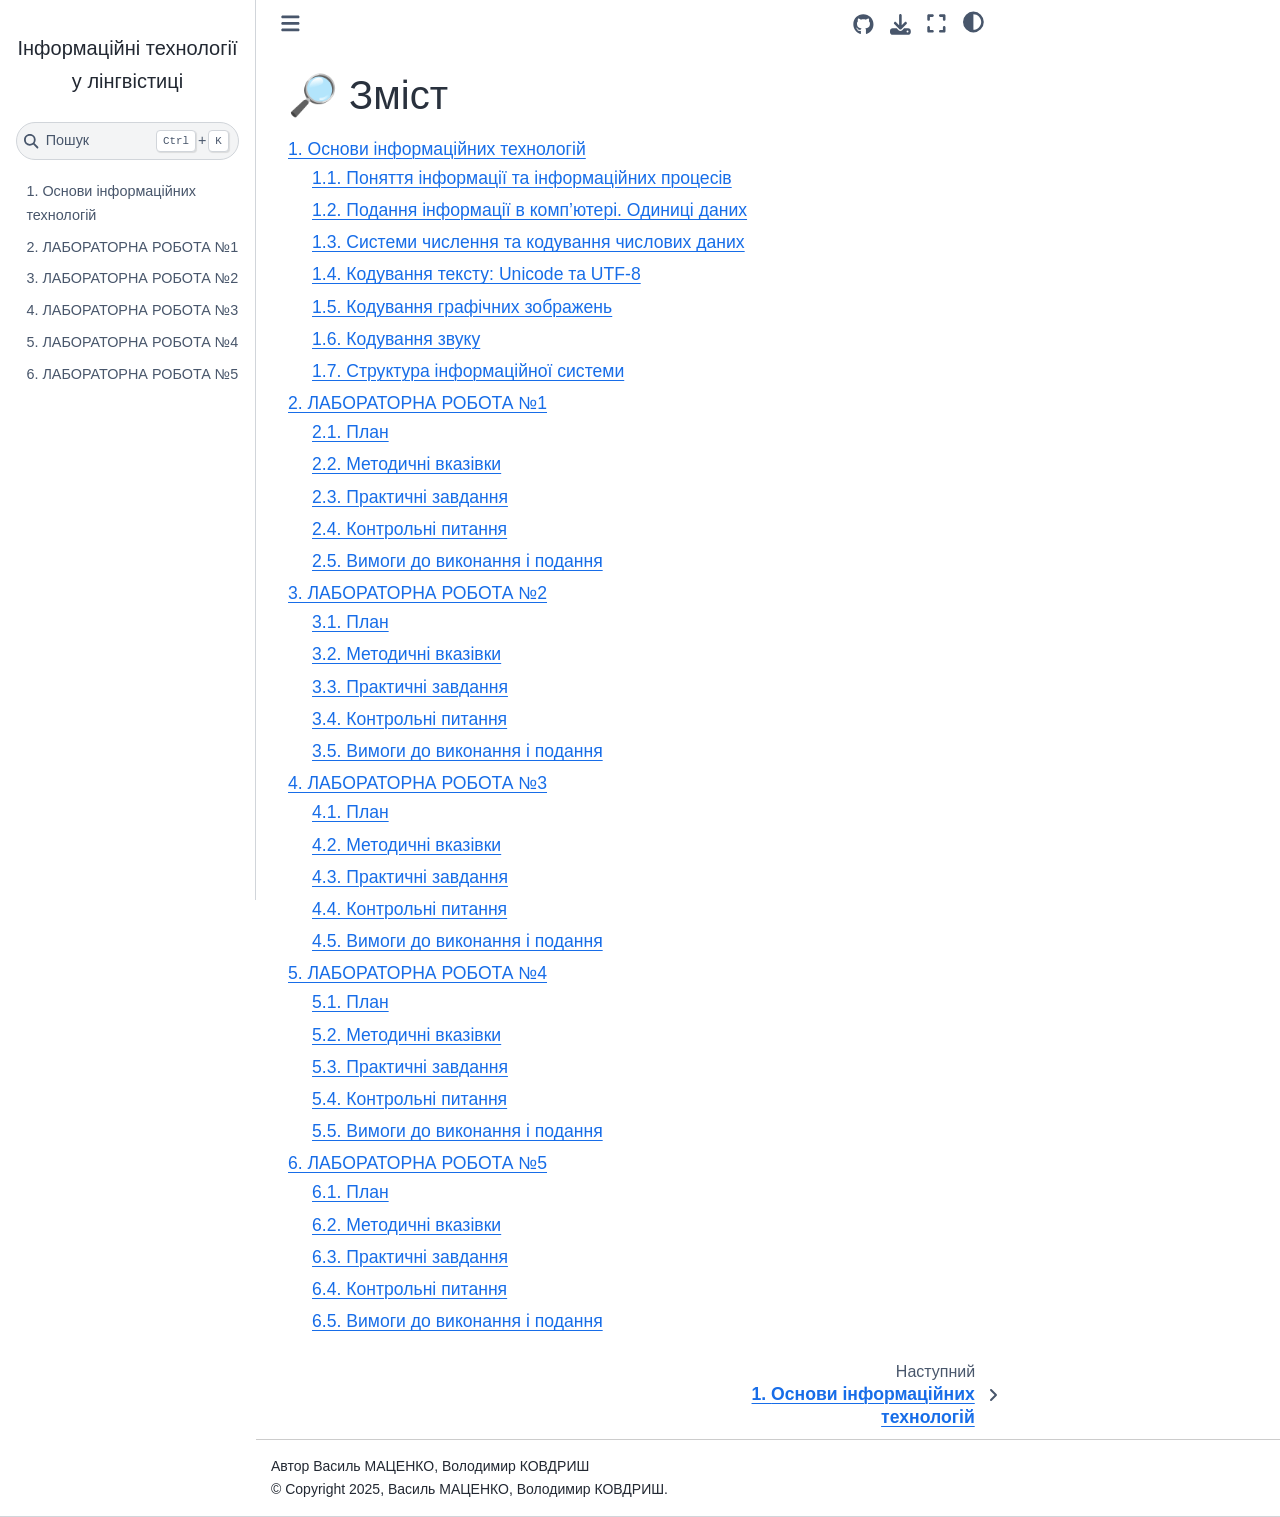
==== commit 1e177d17: "deploy: 466ee20cb91ac8ac6766ddf46ab335efc9b4bd5f" ====
--- a/index.html
+++ b/index.html
@@ -162,6 +162,8 @@
 <li class="toctree-l1"><a class="reference internal" href="app/lesson02.html">2. ЛАБОРАТОРНА РОБОТА №1</a></li>
 <li class="toctree-l1"><a class="reference internal" href="app/lesson03.html">3. ЛАБОРАТОРНА РОБОТА №2</a></li>
 <li class="toctree-l1"><a class="reference internal" href="app/lesson04.html">4. ЛАБОРАТОРНА РОБОТА №3</a></li>
+<li class="toctree-l1"><a class="reference internal" href="app/lesson05.html">5. ЛАБОРАТОРНА РОБОТА №4</a></li>
+<li class="toctree-l1"><a class="reference internal" href="app/lesson06.html">6. ЛАБОРАТОРНА РОБОТА №5</a></li>
 </ul>
 
     </div>
@@ -414,6 +416,22 @@
 <li class="toctree-l2"><a class="reference internal" href="app/lesson04.html#id13">4.5. Вимоги до виконання і подання</a></li>
 </ul>
 </li>
+<li class="toctree-l1"><a class="reference internal" href="app/lesson05.html">5. ЛАБОРАТОРНА РОБОТА №4</a><ul>
+<li class="toctree-l2"><a class="reference internal" href="app/lesson05.html#id1">5.1. План</a></li>
+<li class="toctree-l2"><a class="reference internal" href="app/lesson05.html#id2">5.2. Методичні вказівки</a></li>
+<li class="toctree-l2"><a class="reference internal" href="app/lesson05.html#id19">5.3. Практичні завдання</a></li>
+<li class="toctree-l2"><a class="reference internal" href="app/lesson05.html#id20">5.4. Контрольні питання</a></li>
+<li class="toctree-l2"><a class="reference internal" href="app/lesson05.html#id21">5.5. Вимоги до виконання і подання</a></li>
+</ul>
+</li>
+<li class="toctree-l1"><a class="reference internal" href="app/lesson06.html">6. ЛАБОРАТОРНА РОБОТА №5</a><ul>
+<li class="toctree-l2"><a class="reference internal" href="app/lesson06.html#id1">6.1. План</a></li>
+<li class="toctree-l2"><a class="reference internal" href="app/lesson06.html#id2">6.2. Методичні вказівки</a></li>
+<li class="toctree-l2"><a class="reference internal" href="app/lesson06.html#id9">6.3. Практичні завдання</a></li>
+<li class="toctree-l2"><a class="reference internal" href="app/lesson06.html#id10">6.4. Контрольні питання</a></li>
+<li class="toctree-l2"><a class="reference internal" href="app/lesson06.html#id11">6.5. Вимоги до виконання і подання</a></li>
+</ul>
+</li>
 </ul>
 </div>
 </section>
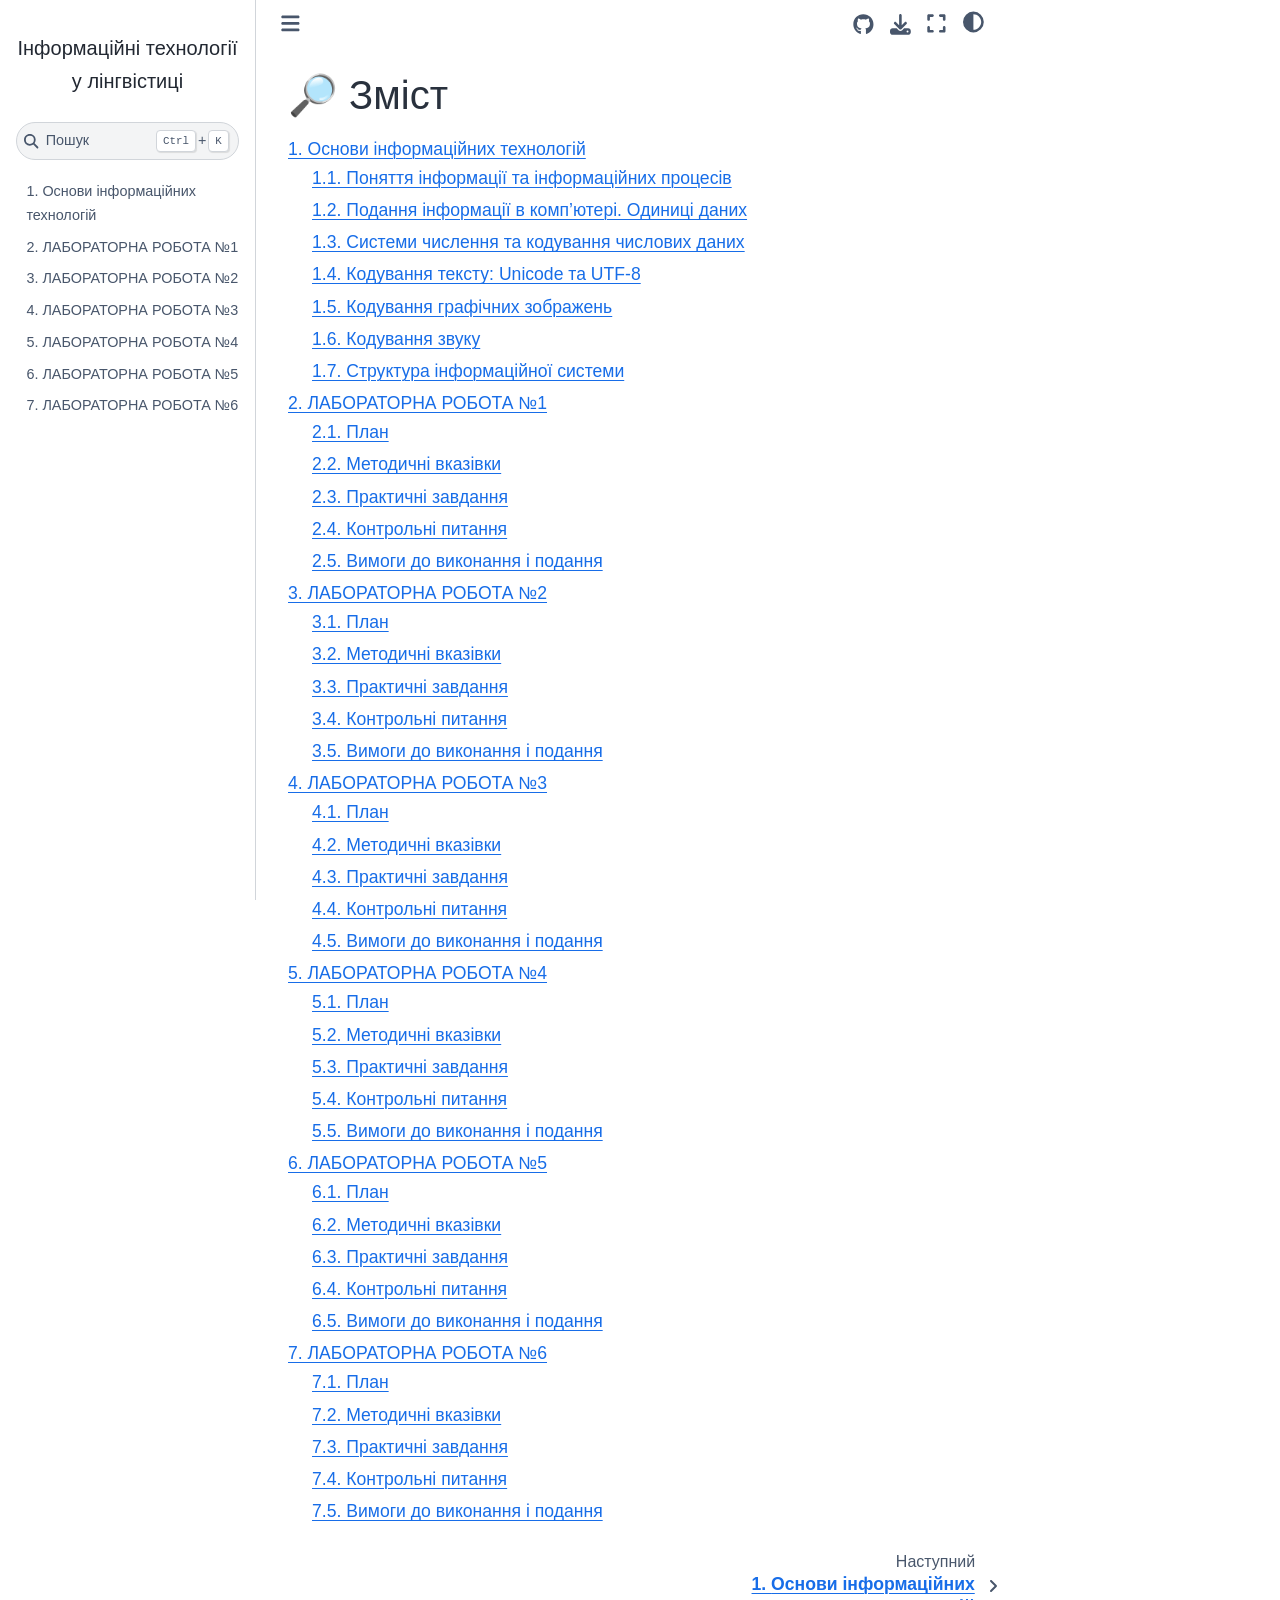
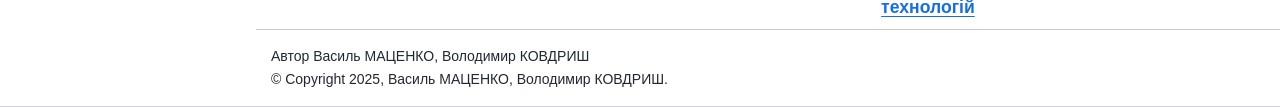
==== commit 7c0ea30d: "deploy: 5c4f82e3d4be88ec63118991faaa23ae9b4442bb" ====
--- a/index.html
+++ b/index.html
@@ -164,6 +164,7 @@
 <li class="toctree-l1"><a class="reference internal" href="app/lesson04.html">4. ЛАБОРАТОРНА РОБОТА №3</a></li>
 <li class="toctree-l1"><a class="reference internal" href="app/lesson05.html">5. ЛАБОРАТОРНА РОБОТА №4</a></li>
 <li class="toctree-l1"><a class="reference internal" href="app/lesson06.html">6. ЛАБОРАТОРНА РОБОТА №5</a></li>
+<li class="toctree-l1"><a class="reference internal" href="app/lesson07.html">7. ЛАБОРАТОРНА РОБОТА №6</a></li>
 </ul>
 
     </div>
@@ -432,6 +433,14 @@
 <li class="toctree-l2"><a class="reference internal" href="app/lesson06.html#id11">6.5. Вимоги до виконання і подання</a></li>
 </ul>
 </li>
+<li class="toctree-l1"><a class="reference internal" href="app/lesson07.html">7. ЛАБОРАТОРНА РОБОТА №6</a><ul>
+<li class="toctree-l2"><a class="reference internal" href="app/lesson07.html#id1">7.1. План</a></li>
+<li class="toctree-l2"><a class="reference internal" href="app/lesson07.html#id2">7.2. Методичні вказівки</a></li>
+<li class="toctree-l2"><a class="reference internal" href="app/lesson07.html#id11">7.3. Практичні завдання</a></li>
+<li class="toctree-l2"><a class="reference internal" href="app/lesson07.html#id12">7.4. Контрольні питання</a></li>
+<li class="toctree-l2"><a class="reference internal" href="app/lesson07.html#id13">7.5. Вимоги до виконання і подання</a></li>
+</ul>
+</li>
 </ul>
 </div>
 </section>
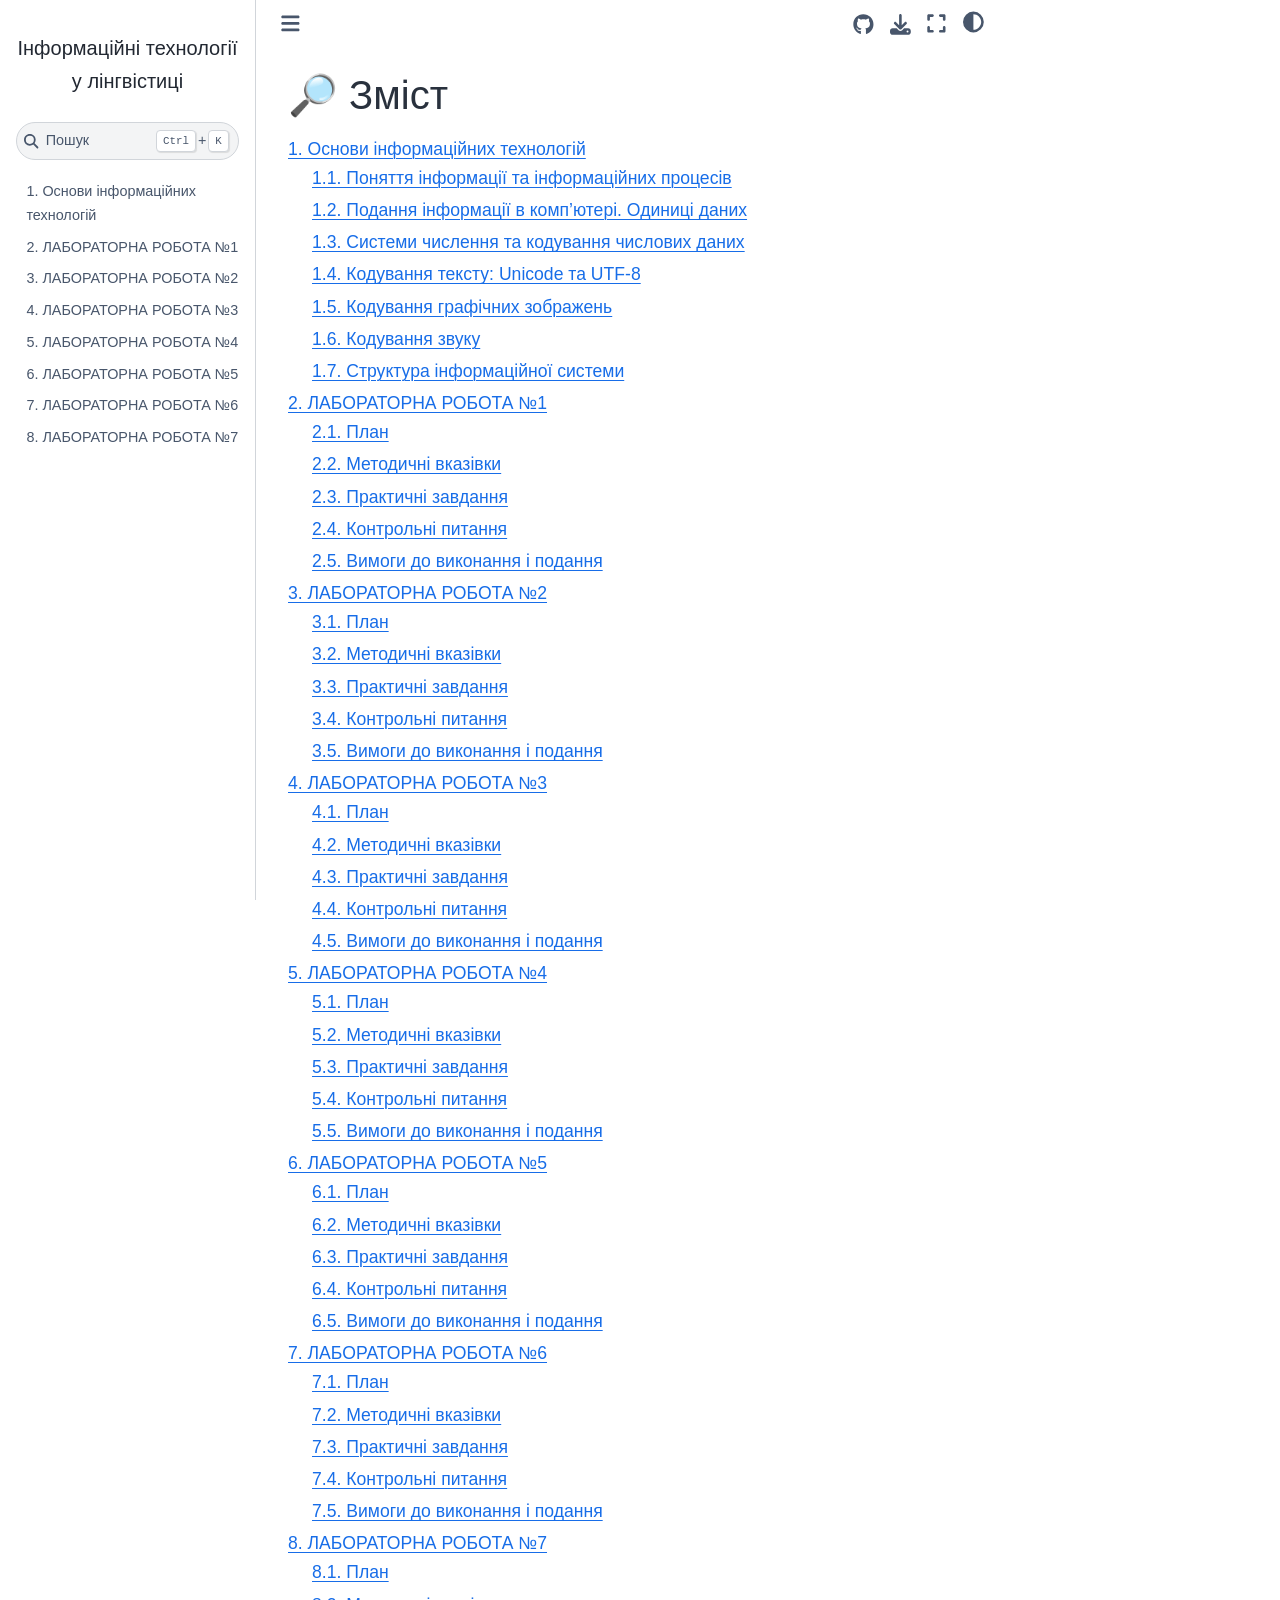
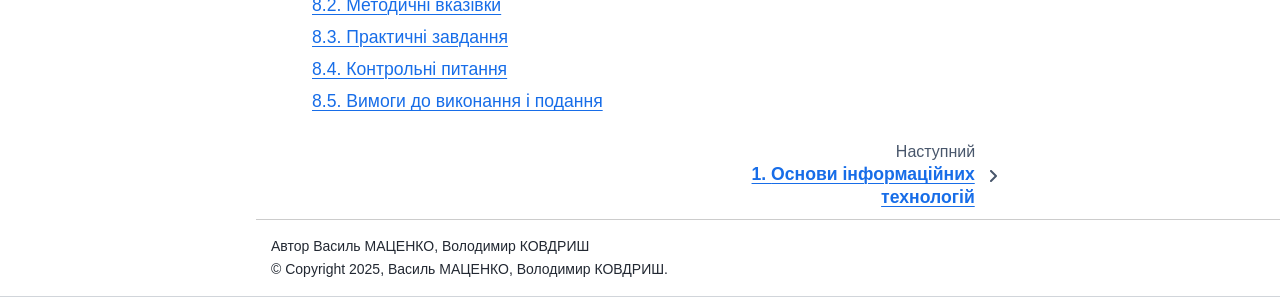
==== commit ba8ec354: "deploy: f1a22b564b23b587891ec9532746e2dd794e100e" ====
--- a/index.html
+++ b/index.html
@@ -165,6 +165,7 @@
 <li class="toctree-l1"><a class="reference internal" href="app/lesson05.html">5. ЛАБОРАТОРНА РОБОТА №4</a></li>
 <li class="toctree-l1"><a class="reference internal" href="app/lesson06.html">6. ЛАБОРАТОРНА РОБОТА №5</a></li>
 <li class="toctree-l1"><a class="reference internal" href="app/lesson07.html">7. ЛАБОРАТОРНА РОБОТА №6</a></li>
+<li class="toctree-l1"><a class="reference internal" href="app/lesson08.html">8. ЛАБОРАТОРНА РОБОТА №7</a></li>
 </ul>
 
     </div>
@@ -441,6 +442,14 @@
 <li class="toctree-l2"><a class="reference internal" href="app/lesson07.html#id13">7.5. Вимоги до виконання і подання</a></li>
 </ul>
 </li>
+<li class="toctree-l1"><a class="reference internal" href="app/lesson08.html">8. ЛАБОРАТОРНА РОБОТА №7</a><ul>
+<li class="toctree-l2"><a class="reference internal" href="app/lesson08.html#id1">8.1. План</a></li>
+<li class="toctree-l2"><a class="reference internal" href="app/lesson08.html#id2">8.2. Методичні вказівки</a></li>
+<li class="toctree-l2"><a class="reference internal" href="app/lesson08.html#id11">8.3. Практичні завдання</a></li>
+<li class="toctree-l2"><a class="reference internal" href="app/lesson08.html#id14">8.4. Контрольні питання</a></li>
+<li class="toctree-l2"><a class="reference internal" href="app/lesson08.html#id15">8.5. Вимоги до виконання і подання</a></li>
+</ul>
+</li>
 </ul>
 </div>
 </section>
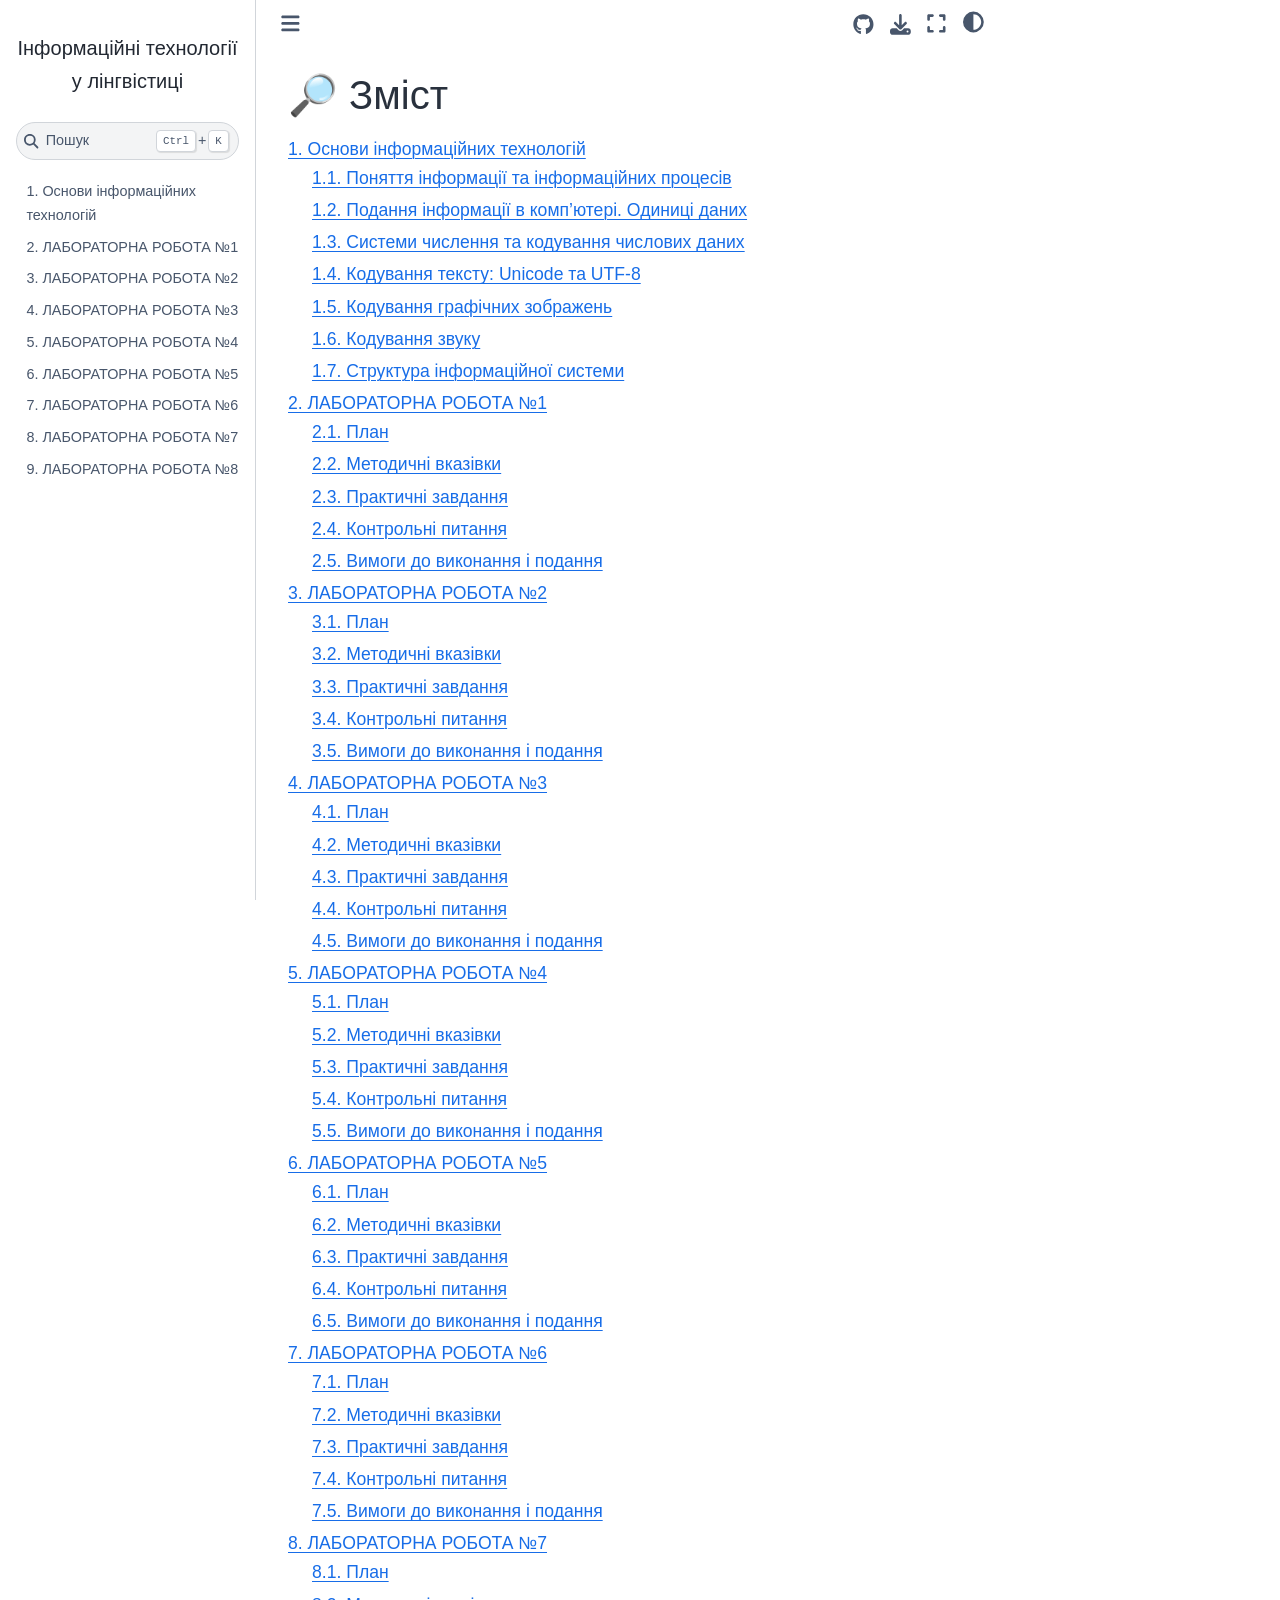
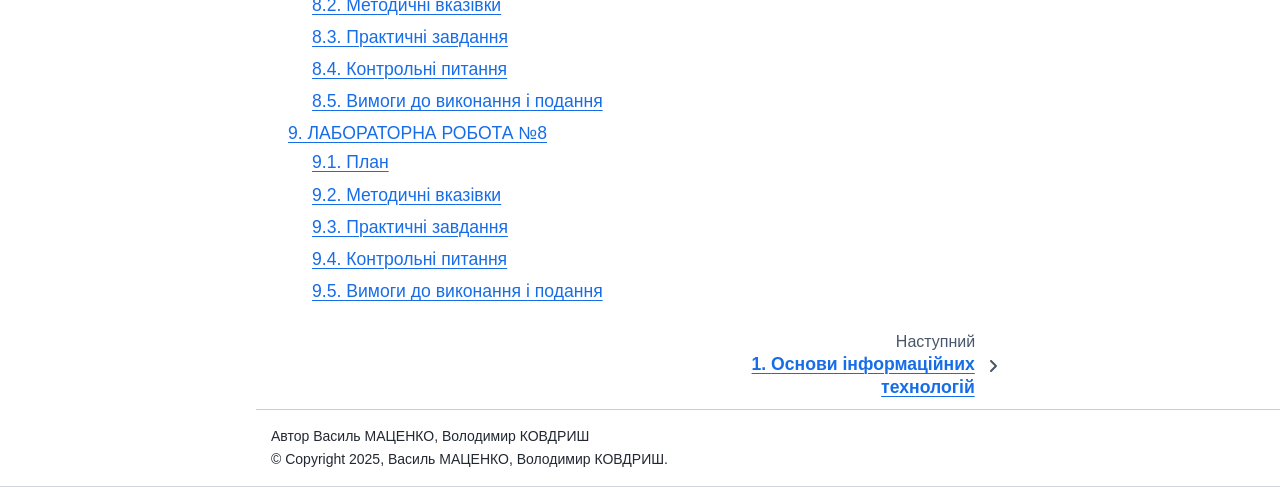
==== commit e782c861: "deploy: 8c2e13a37519104641a2e851463fcd432154c464" ====
--- a/index.html
+++ b/index.html
@@ -166,6 +166,7 @@
 <li class="toctree-l1"><a class="reference internal" href="app/lesson06.html">6. ЛАБОРАТОРНА РОБОТА №5</a></li>
 <li class="toctree-l1"><a class="reference internal" href="app/lesson07.html">7. ЛАБОРАТОРНА РОБОТА №6</a></li>
 <li class="toctree-l1"><a class="reference internal" href="app/lesson08.html">8. ЛАБОРАТОРНА РОБОТА №7</a></li>
+<li class="toctree-l1"><a class="reference internal" href="app/lesson09.html">9. ЛАБОРАТОРНА РОБОТА №8</a></li>
 </ul>
 
     </div>
@@ -450,6 +451,14 @@
 <li class="toctree-l2"><a class="reference internal" href="app/lesson08.html#id15">8.5. Вимоги до виконання і подання</a></li>
 </ul>
 </li>
+<li class="toctree-l1"><a class="reference internal" href="app/lesson09.html">9. ЛАБОРАТОРНА РОБОТА №8</a><ul>
+<li class="toctree-l2"><a class="reference internal" href="app/lesson09.html#id1">9.1. План</a></li>
+<li class="toctree-l2"><a class="reference internal" href="app/lesson09.html#id2">9.2. Методичні вказівки</a></li>
+<li class="toctree-l2"><a class="reference internal" href="app/lesson09.html#id10">9.3. Практичні завдання</a></li>
+<li class="toctree-l2"><a class="reference internal" href="app/lesson09.html#id11">9.4. Контрольні питання</a></li>
+<li class="toctree-l2"><a class="reference internal" href="app/lesson09.html#id12">9.5. Вимоги до виконання і подання</a></li>
+</ul>
+</li>
 </ul>
 </div>
 </section>
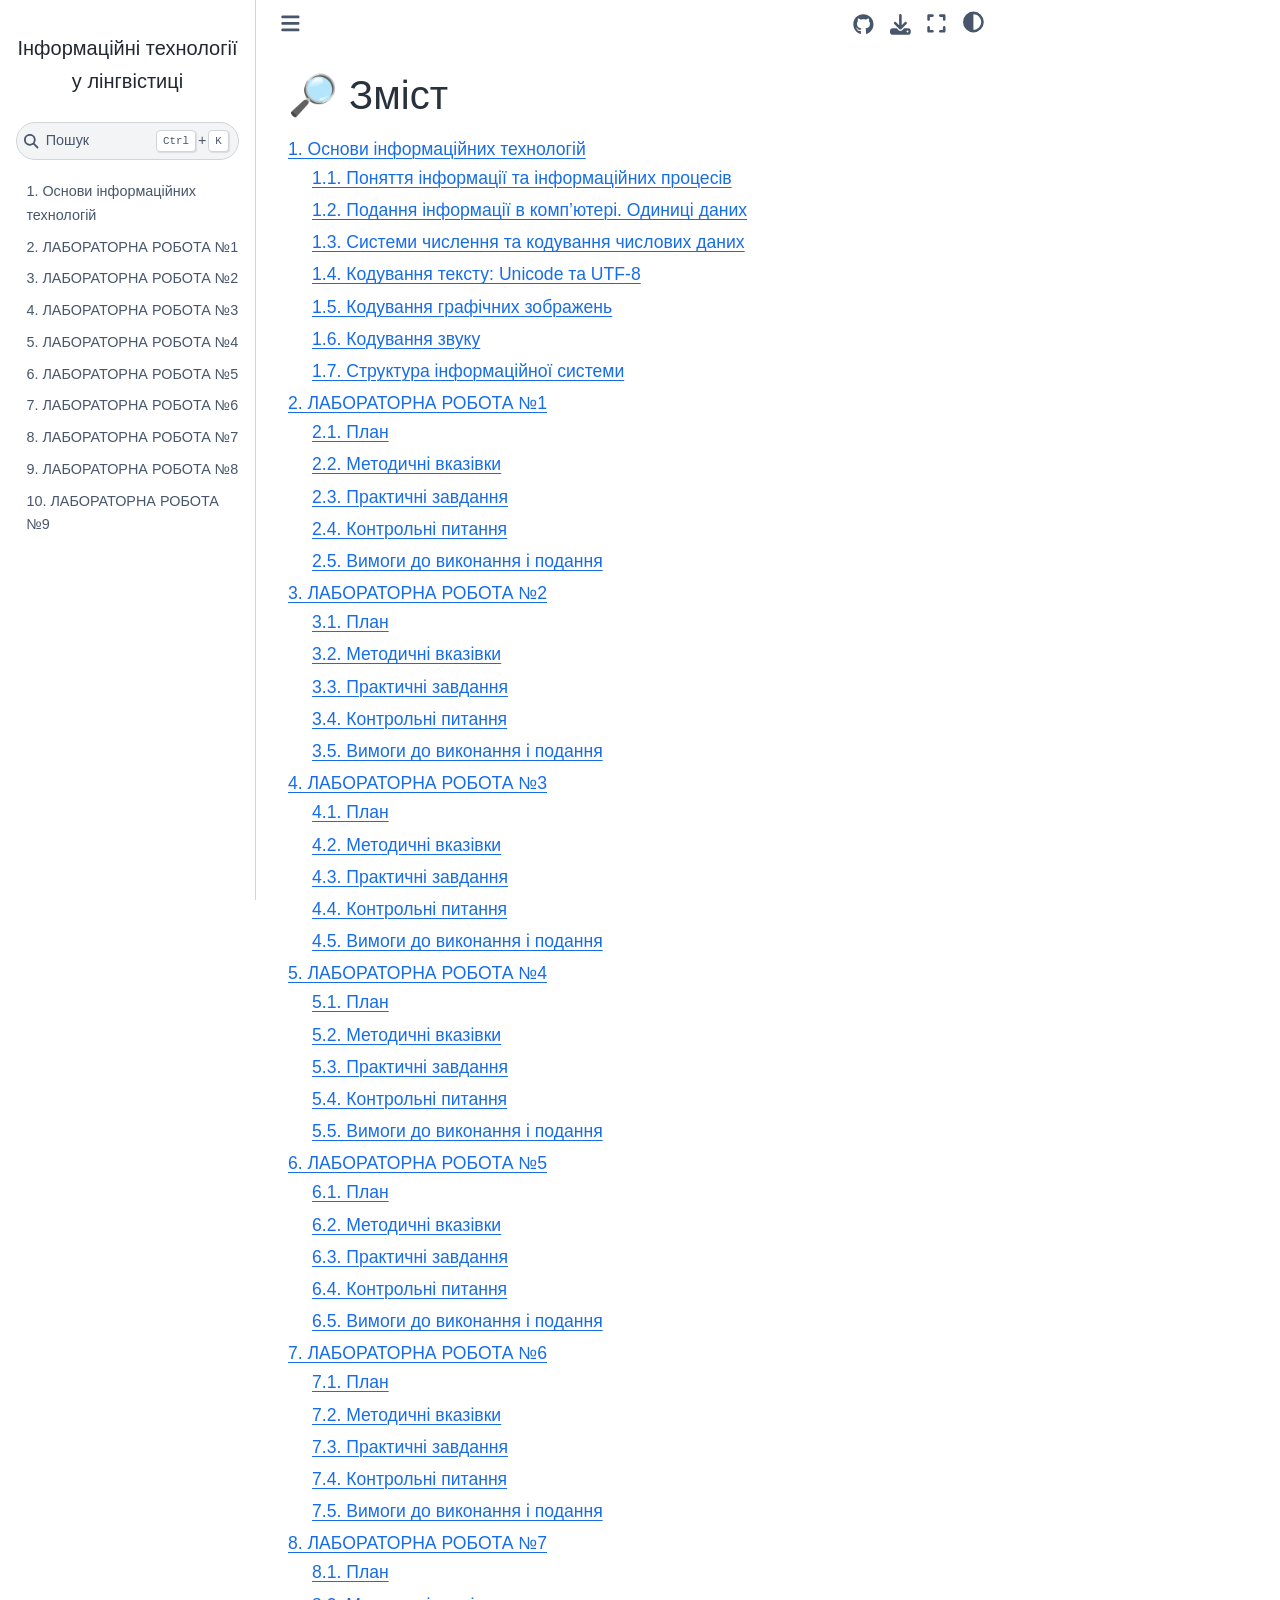
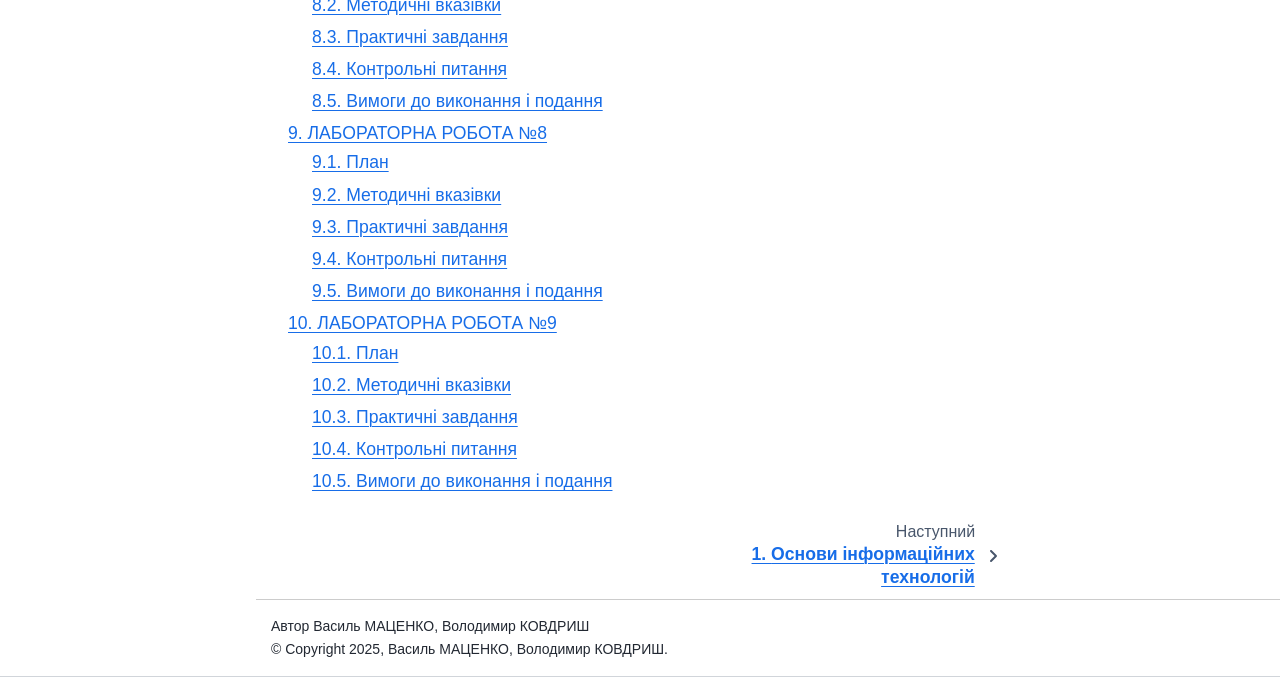
==== commit e3b76a56: "deploy: d634f5f6d4d5c99fde640edc96b92f9d795ec02e" ====
--- a/index.html
+++ b/index.html
@@ -167,6 +167,7 @@
 <li class="toctree-l1"><a class="reference internal" href="app/lesson07.html">7. ЛАБОРАТОРНА РОБОТА №6</a></li>
 <li class="toctree-l1"><a class="reference internal" href="app/lesson08.html">8. ЛАБОРАТОРНА РОБОТА №7</a></li>
 <li class="toctree-l1"><a class="reference internal" href="app/lesson09.html">9. ЛАБОРАТОРНА РОБОТА №8</a></li>
+<li class="toctree-l1"><a class="reference internal" href="app/lesson10.html">10. ЛАБОРАТОРНА РОБОТА №9</a></li>
 </ul>
 
     </div>
@@ -459,6 +460,14 @@
 <li class="toctree-l2"><a class="reference internal" href="app/lesson09.html#id12">9.5. Вимоги до виконання і подання</a></li>
 </ul>
 </li>
+<li class="toctree-l1"><a class="reference internal" href="app/lesson10.html">10. ЛАБОРАТОРНА РОБОТА №9</a><ul>
+<li class="toctree-l2"><a class="reference internal" href="app/lesson10.html#id1">10.1. План</a></li>
+<li class="toctree-l2"><a class="reference internal" href="app/lesson10.html#id2">10.2. Методичні вказівки</a></li>
+<li class="toctree-l2"><a class="reference internal" href="app/lesson10.html#id10">10.3. Практичні завдання</a></li>
+<li class="toctree-l2"><a class="reference internal" href="app/lesson10.html#id11">10.4. Контрольні питання</a></li>
+<li class="toctree-l2"><a class="reference internal" href="app/lesson10.html#id12">10.5. Вимоги до виконання і подання</a></li>
+</ul>
+</li>
 </ul>
 </div>
 </section>
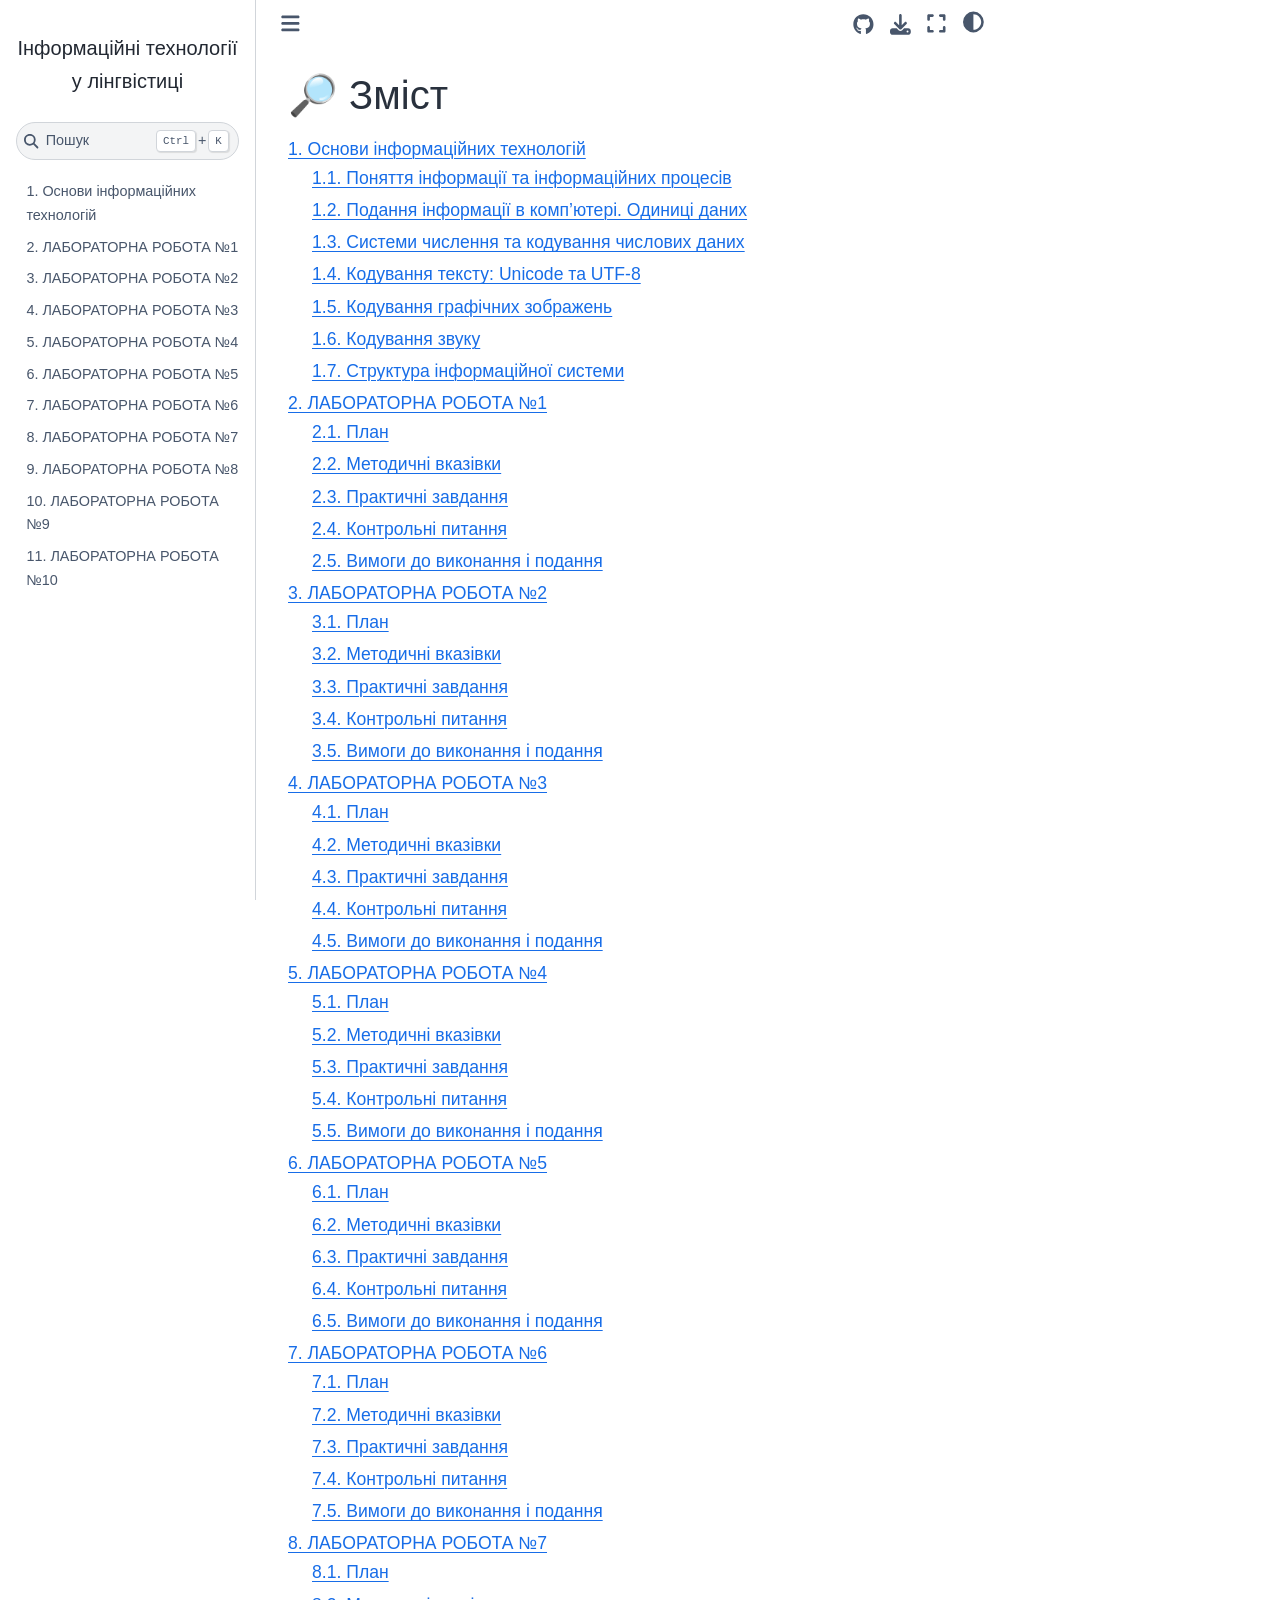
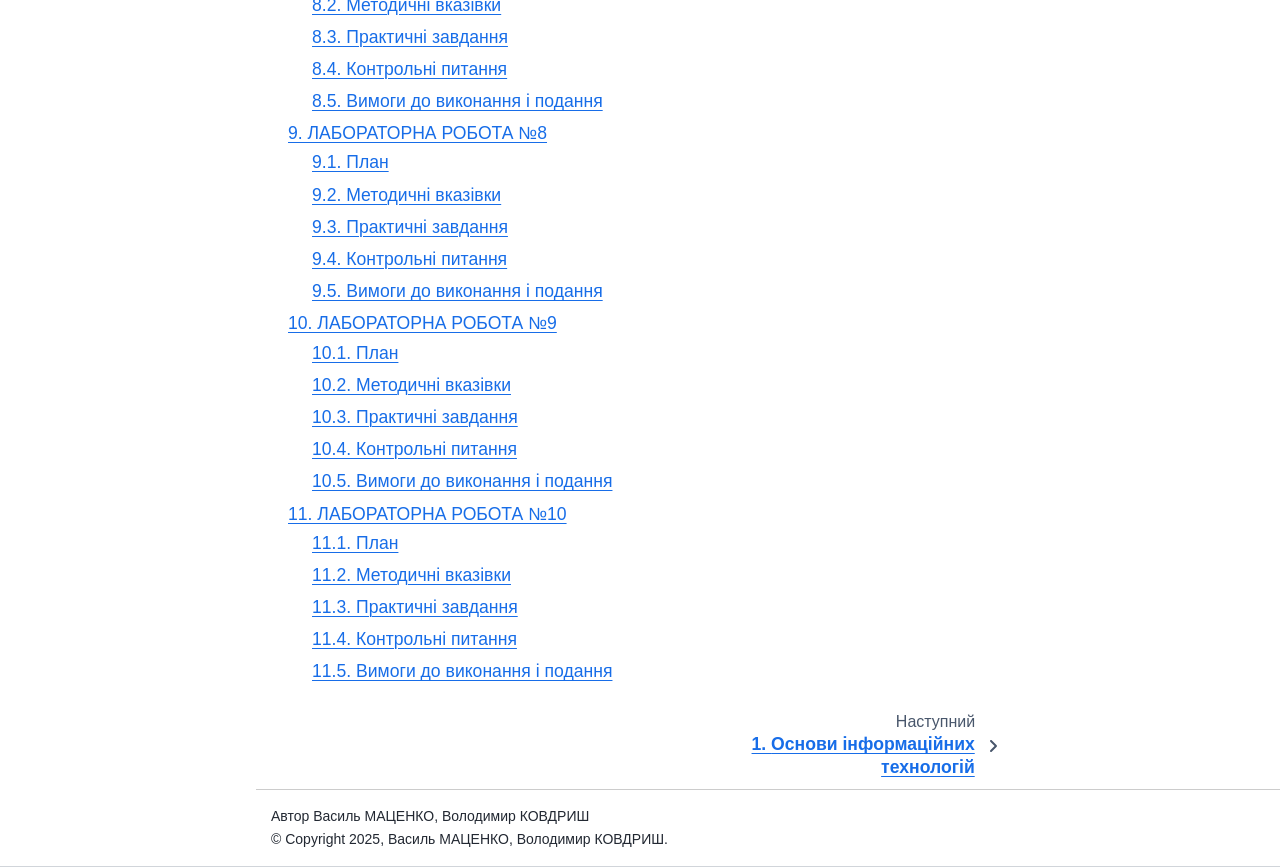
==== commit 4571601f: "deploy: 884019e8a4f155de0361225fee0e551ccf1c927a" ====
--- a/index.html
+++ b/index.html
@@ -168,6 +168,7 @@
 <li class="toctree-l1"><a class="reference internal" href="app/lesson08.html">8. ЛАБОРАТОРНА РОБОТА №7</a></li>
 <li class="toctree-l1"><a class="reference internal" href="app/lesson09.html">9. ЛАБОРАТОРНА РОБОТА №8</a></li>
 <li class="toctree-l1"><a class="reference internal" href="app/lesson10.html">10. ЛАБОРАТОРНА РОБОТА №9</a></li>
+<li class="toctree-l1"><a class="reference internal" href="app/lesson11.html">11. ЛАБОРАТОРНА РОБОТА №10</a></li>
 </ul>
 
     </div>
@@ -468,6 +469,14 @@
 <li class="toctree-l2"><a class="reference internal" href="app/lesson10.html#id12">10.5. Вимоги до виконання і подання</a></li>
 </ul>
 </li>
+<li class="toctree-l1"><a class="reference internal" href="app/lesson11.html">11. ЛАБОРАТОРНА РОБОТА №10</a><ul>
+<li class="toctree-l2"><a class="reference internal" href="app/lesson11.html#id1">11.1. План</a></li>
+<li class="toctree-l2"><a class="reference internal" href="app/lesson11.html#id2">11.2. Методичні вказівки</a></li>
+<li class="toctree-l2"><a class="reference internal" href="app/lesson11.html#id12">11.3. Практичні завдання</a></li>
+<li class="toctree-l2"><a class="reference internal" href="app/lesson11.html#id14">11.4. Контрольні питання</a></li>
+<li class="toctree-l2"><a class="reference internal" href="app/lesson11.html#id15">11.5. Вимоги до виконання і подання</a></li>
+</ul>
+</li>
 </ul>
 </div>
 </section>
